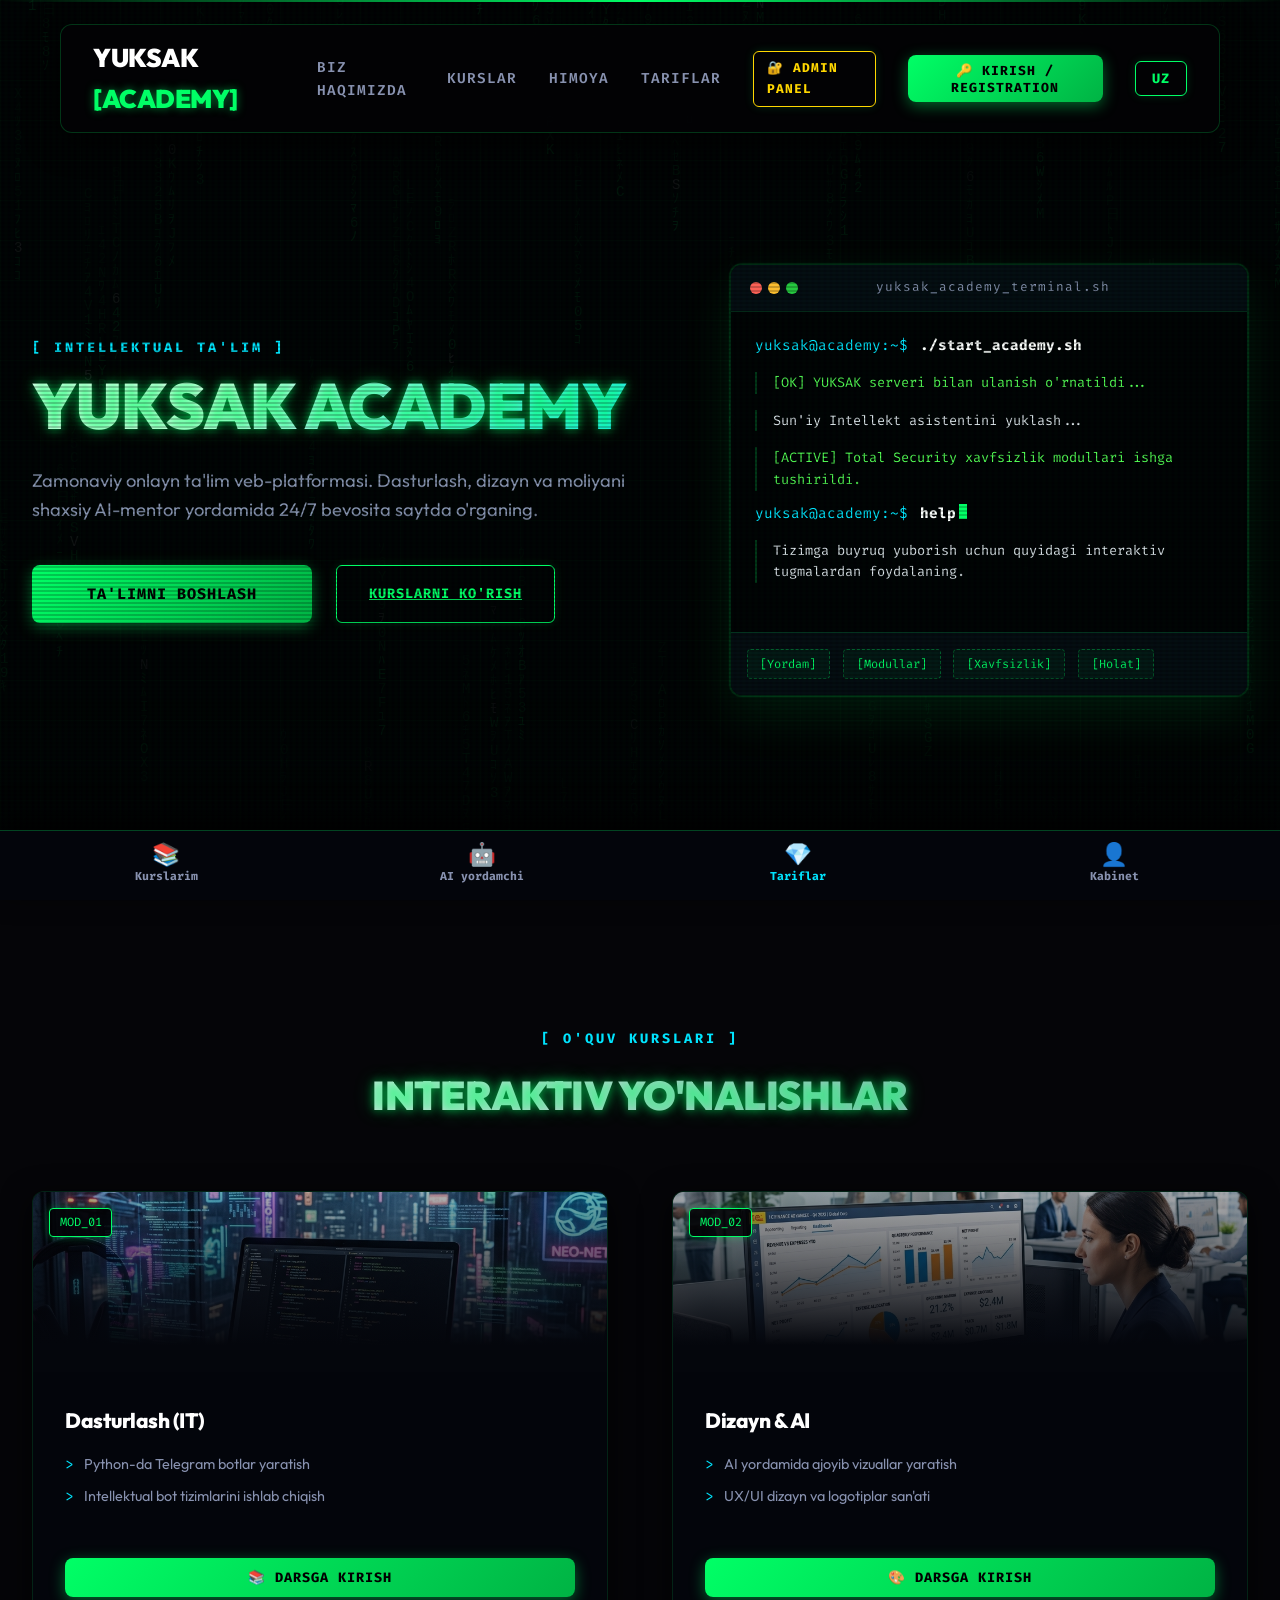
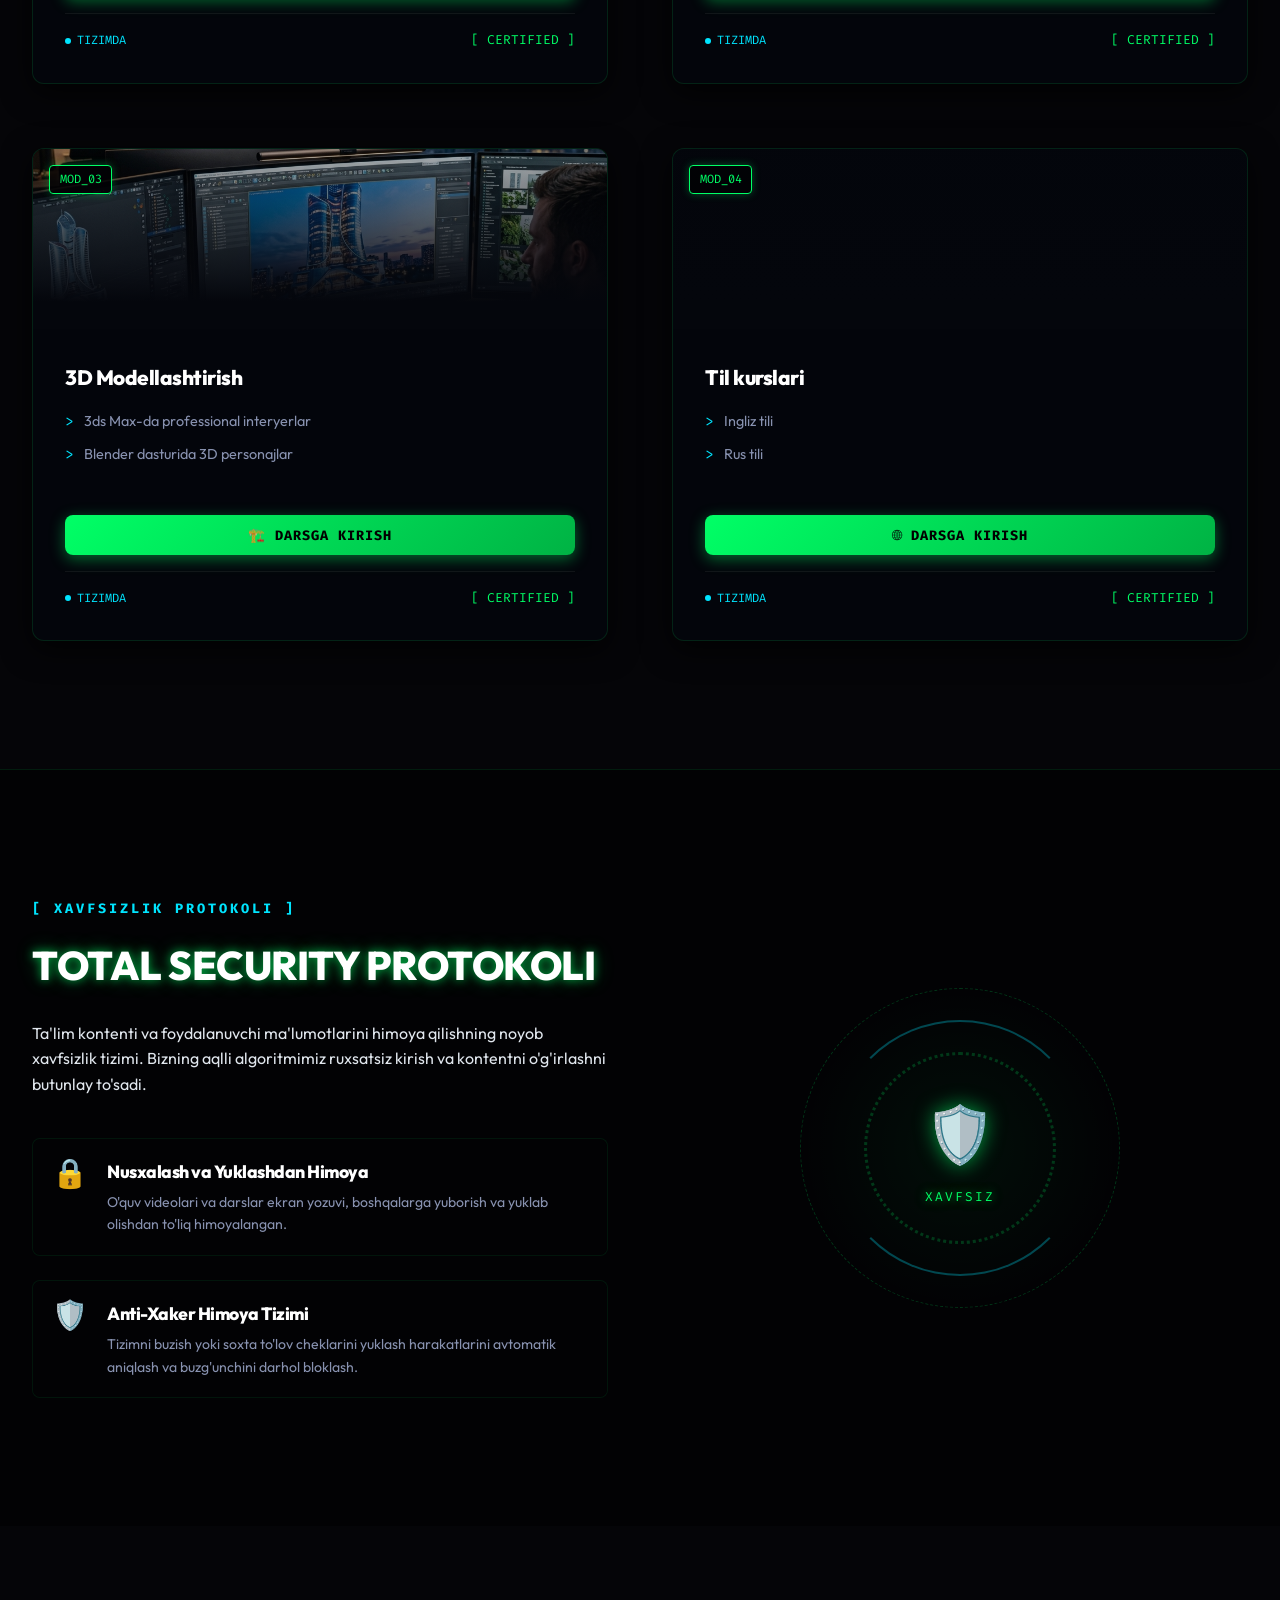
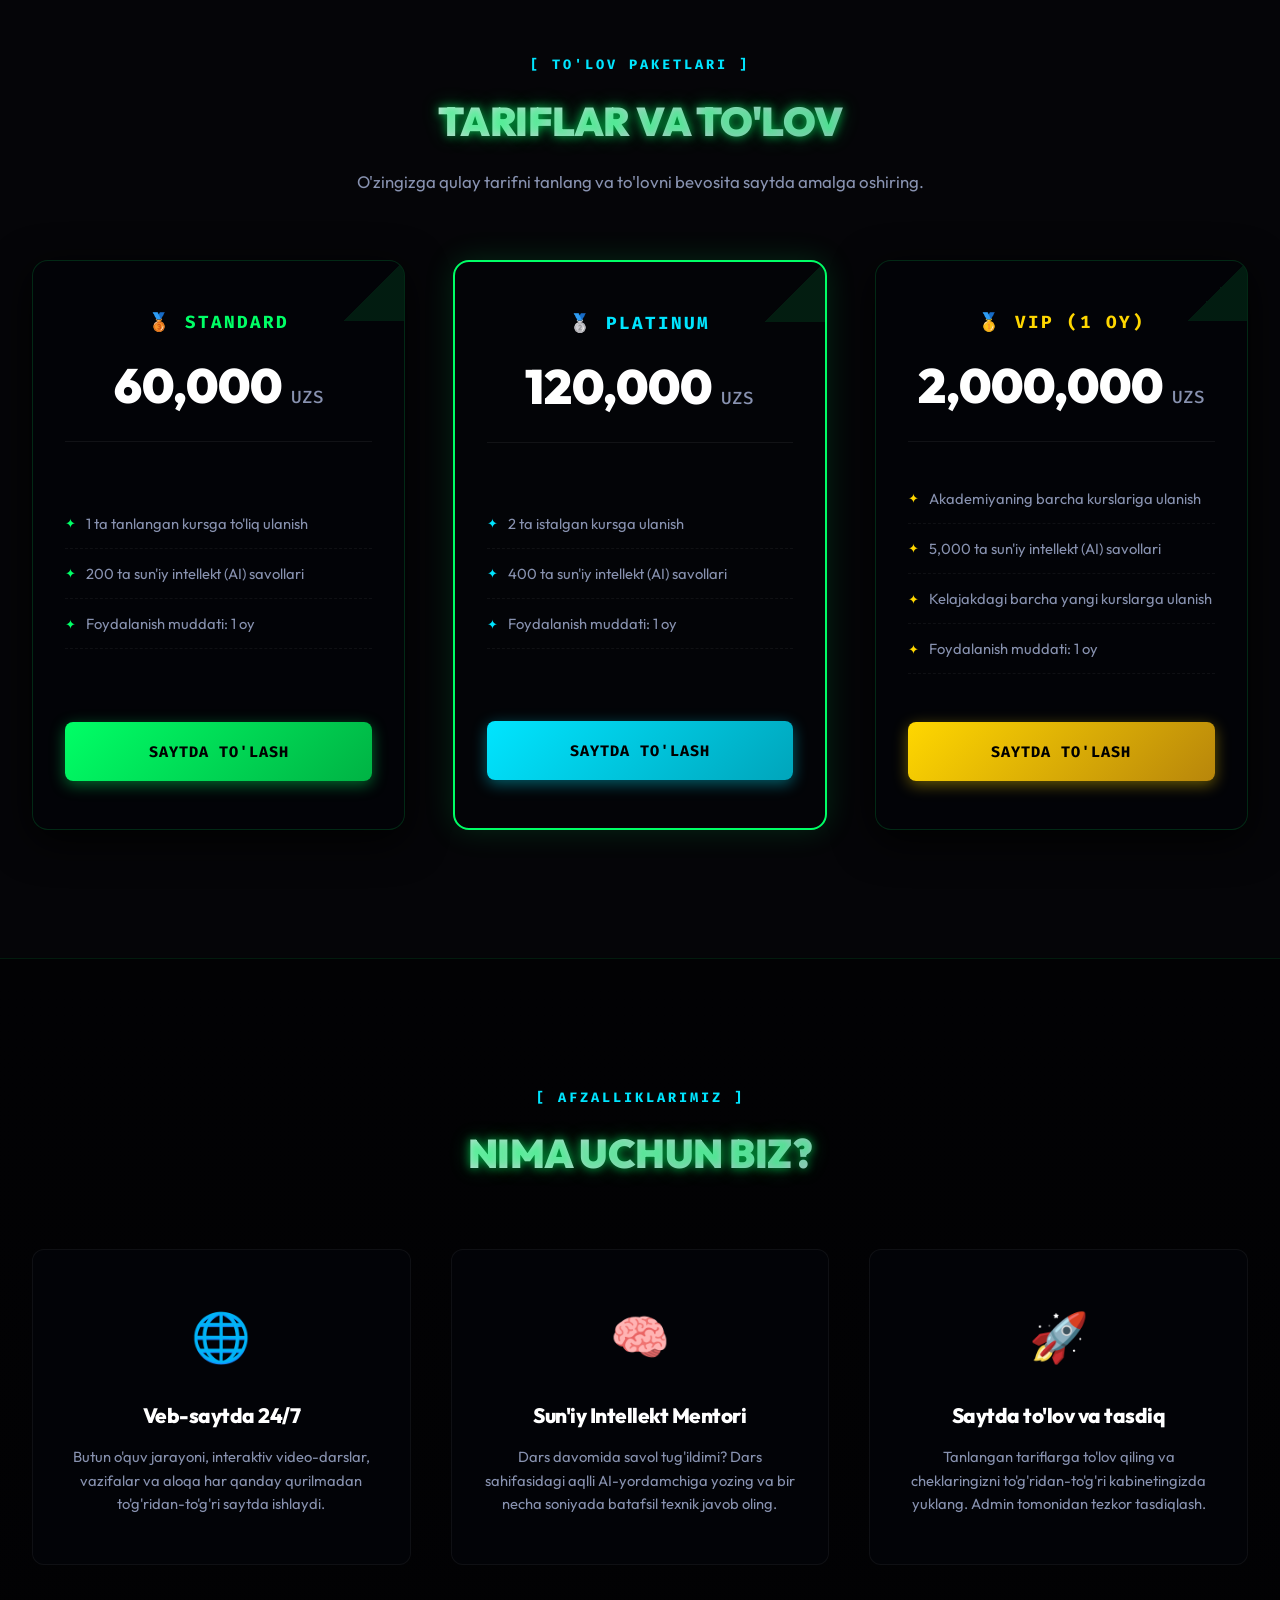
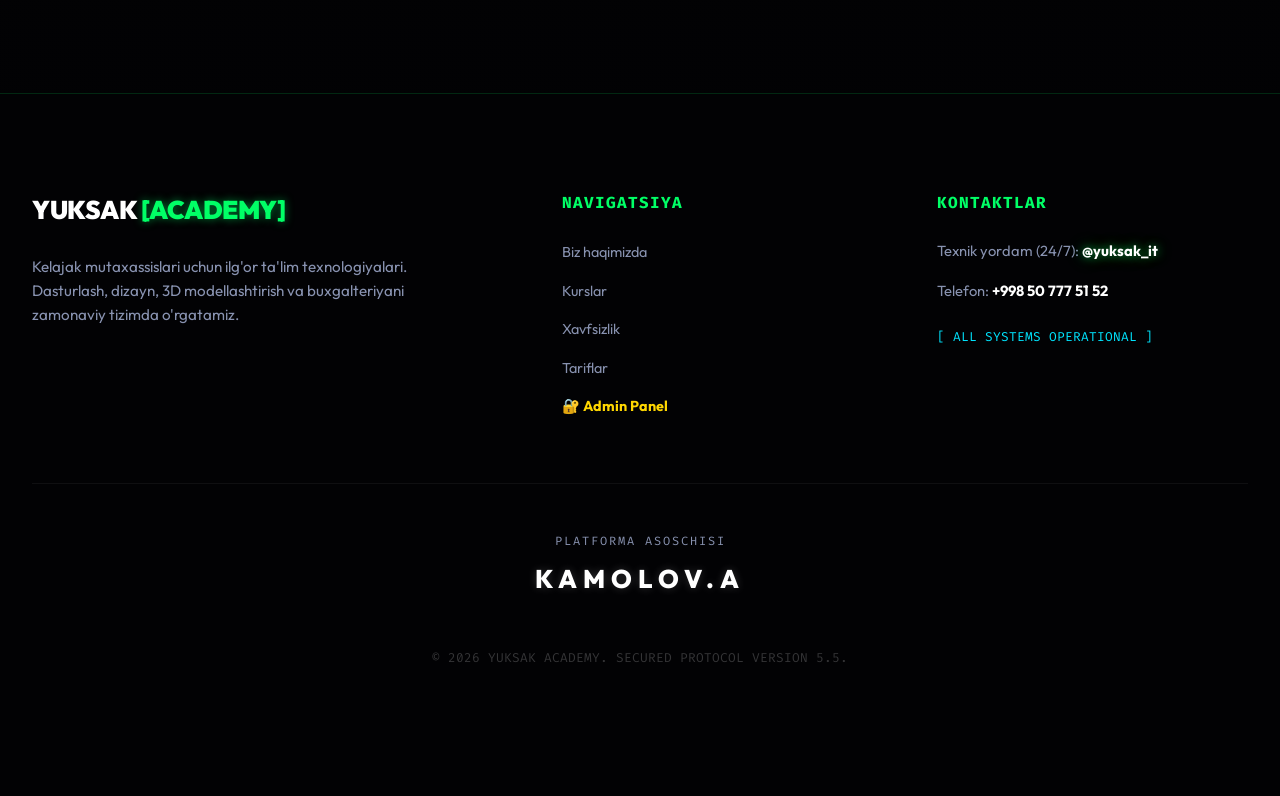
==== website/index.html @ dd555cb1 "Initial commit for Yuksak Academy" ====
<!DOCTYPE html>
<html lang="uz">
<head>
    <meta charset="UTF-8">
    <meta name="viewport" content="width=device-width, initial-scale=1.0">
    <title>YUKSAK ACADEMY | Cyber Educational Platform</title>
    <meta name="description" content="YUKSAK ACADEMY - Telegram bot orqali zamonaviy IT, Dizayn, 3D Modellashtirish va Buxgalteriya kurslarini o'rganing. Sun'iy intellekt yordamchisi bilan 24/7 ta'lim.">
    <link rel="preconnect" href="https://fonts.googleapis.com">
    <link rel="preconnect" href="https://fonts.gstatic.com" crossorigin>
    <!-- Telegram WebApp SDK -->
    <script src="https://telegram.org/js/telegram-web-app.js"></script>
    <link rel="stylesheet" href="style.css">
    
    <!-- PWA configuration links -->
    <link rel="manifest" href="/manifest.json">
    <meta name="theme-color" content="#00ff66">
    <meta name="apple-mobile-web-app-capable" content="yes">
    <meta name="apple-mobile-web-app-status-bar-style" content="black-translucent">
    <link rel="apple-touch-icon" href="/assets/yuksak_logo_192.png">
</head>
<body>
    <!-- Cyber Scanner Animation -->
    <div class="scanner-line"></div>
    <div class="tech-grid"></div>
    <canvas id="matrix" class="matrix-canvas"></canvas>

    <!-- Top Navigation -->
    <nav class="navbar">
        <div class="container">
            <a href="#" class="logo">YUKSAK <span>[ACADEMY]</span></a>
            <div class="nav-links">
                <a href="#about" data-ru="О нас" data-uz="Biz haqimizda" data-en="About Us">Biz haqimizda</a>
                <a href="#courses" data-ru="Курсы" data-uz="Kurslar" data-en="Courses">Kurslar</a>
                <a href="#security" data-ru="Защита" data-uz="Himoya" data-en="Security">Himoya</a>
                <a href="#pricing" data-ru="Тарифы" data-uz="Tariflar" data-en="Pricing">Tariflar</a>
                <a href="http://localhost:5000/admin" onclick="openAdminPanel(event)" target="_blank" class="btn-cyber-outline" style="border-color: #ffd700; color: #ffd700; font-weight: bold; font-size: 0.8rem; padding: 0.4rem 0.8rem;">🔐 ADMIN PANEL</a>
                <button id="nav-user-btn" onclick="openAuthModal()" class="btn-cyber-primary" style="width: auto; padding: 0.4rem 1rem; font-size: 0.82rem;">🔑 KIRISH / REGISTRATION</button>
                <button id="lang-toggle" class="btn-cyber-outline">UZ</button>
            </div>
        </div>
    </nav>

    <!-- Hero Banner with Interactive Terminal -->
    <header id="about" class="hero-v3">
        <div class="container">
            <div class="hero-grid">
                <div class="hero-text" data-aos="fade-right">
                    <span class="section-tag" data-ru="[ ИНТЕЛЛЕКТУАЛЬНОЕ ОБУЧЕНИЕ ]" data-uz="[ INTELLEKTUAL TA'LIM ]" data-en="[ INTELLIGENT EDUCATION ]">[ INTELLEKTUAL TA'LIM ]</span>
                    <h1 class="glow-text-green" data-ru="YUKSAK ACADEMY" data-uz="YUKSAK ACADEMY" data-en="YUKSAK ACADEMY">YUKSAK ACADEMY</h1>
                    <p data-ru="Инновационная веб-платформа онлайн обучения. Учитесь программированию, дизайну и финансам с персональным ИИ-наставником 24/7 прямо на сайте." data-uz="Zamonaviy onlayn ta'lim veb-platformasi. Dasturlash, dizayn va moliyani shaxsiy AI-mentor yordamida 24/7 bevosita saytda o'rganing." data-en="An innovative web educational platform. Learn programming, design, and finance with a personal AI mentor 24/7 directly on the website.">Zamonaviy onlayn ta'lim veb-platformasi. Dasturlash, dizayn va moliyani shaxsiy AI-mentor yordamida 24/7 bevosita saytda o'rganing.</p>
                    <div style="display: flex; gap: 1.5rem; flex-wrap: wrap;">
                        <button onclick="openAuthModal()" class="btn-cyber-primary" data-ru="НАЧАТЬ ОБУЧЕНИЕ" data-uz="TA'LIMNI BOSHLASH" data-en="START LEARNING" style="max-width: 280px;">TA'LIMNI BOSHLASH</button>
                        <a href="#courses" class="btn-cyber-outline" data-ru="СМОТРЕТЬ КУРСЫ" data-uz="KURSLARNI KO'RISH" data-en="VIEW COURSES" style="display: flex; align-items: center; justify-content: center; padding: 0 2rem;">KURSLARNI KO'RISH</a>
                    </div>
                </div>

                <div class="hero-visual" data-aos="fade-left">
                    <!-- Interactive Terminal Simulation -->
                    <div class="terminal-window">
                        <div class="terminal-header">
                            <div class="terminal-buttons">
                                <span class="term-btn red"></span>
                                <span class="term-btn yellow"></span>
                                <span class="term-btn green"></span>
                            </div>
                            <div class="terminal-title">yuksak_academy_terminal.sh</div>
                            <div style="width: 40px;"></div>
                        </div>
                        <div class="terminal-body" id="term-body">
                            <div class="terminal-row">
                                <span class="term-prompt">yuksak@academy:~$</span>
                                <span class="term-input-cmd">./start_academy.sh</span>
                            </div>
                            <div class="term-output success" data-ru="[OK] Соединение с сервером YUKSAK установлено..." data-uz="[OK] YUKSAK serveri bilan ulanish o'rnatildi..." data-en="[OK] Connection to YUKSAK server established...">[OK] YUKSAK serveri bilan ulanish o'rnatildi...</div>
                            <div class="term-output" data-ru="Инициализация ИИ-Ассистента..." data-uz="Sun'iy Intellekt asistentini yuklash..." data-en="Initializing AI Assistant...">Sun'iy Intellekt asistentini yuklash...</div>
                            <div class="term-output success" data-ru="[ACTIVE] Модули безопасности Total Security запущены." data-uz="[ACTIVE] Total Security xavfsizlik modullari ishga tushirildi." data-en="[ACTIVE] Total Security modules are fully active.">[ACTIVE] Total Security xavfsizlik modullari ishga tushirildi.</div>
                            <div class="terminal-row">
                                <span class="term-prompt">yuksak@academy:~$</span>
                                <span class="term-input-cmd" id="terminal-interactive-cmd">help</span>
                                <span class="term-cursor"></span>
                            </div>
                            <div class="term-output" id="terminal-interactive-output" data-ru="Используйте интерактивные кнопки ниже для отправки команд системе." data-uz="Tizimga buyruq yuborish uchun quyidagi interaktiv tugmalardan foydalaning." data-en="Use the interactive buttons below to send commands to the system.">Tizimga buyruq yuborish uchun quyidagi interaktiv tugmalardan foydalaning.</div>
                        </div>
                        <div class="terminal-controls">
                            <button class="term-action-btn" onclick="runTermCmd('help')" data-ru="[Помощь]" data-uz="[Yordam]" data-en="[Help]">[Yordam]</button>
                            <button class="term-action-btn" onclick="runTermCmd('modules')" data-ru="[Модули]" data-uz="[Modullar]" data-en="[Modules]">[Modullar]</button>
                            <button class="term-action-btn" onclick="runTermCmd('secure')" data-ru="[Защита]" data-uz="[Xavfsizlik]" data-en="[Security]">[Xavfsizlik]</button>
                            <button class="term-action-btn" onclick="runTermCmd('status')" data-ru="[Статус]" data-uz="[Holat]" data-en="[Status]">[Holat]</button>
                        </div>
                    </div>
                </div>
            </div>
        </div>
    </header>

    <!-- Courses Grid Section -->
    <section id="courses" style="padding: 8rem 0; background: var(--bg-dark);">
        <div class="container">
            <div class="section-title-wrap" data-aos="fade-up">
                <span class="section-tag" data-ru="[ УЧЕБНЫЕ КУРСЫ ]" data-uz="[ O'QUV KURSLARI ]" data-en="[ EDUCATIONAL COURSES ]">[ O'QUV KURSLARI ]</span>
                <h2 class="section-title glow-text-green" data-ru="Интерактивные Направления" data-uz="Interaktiv Yo'nalishlar" data-en="Interactive Paths">Interaktiv Yo'nalishlar</h2>
            </div>

            <div class="grid-2">
                <!-- Course 1 -->
                <div class="course-card-v3" data-aos="fade-up">
                    <div class="course-header-v3" style="background-image: url('assets/yuksak_academy_course_programming_new_1778757384924.png')">
                        <div class="course-overlay-v3"></div>
                        <span class="course-mod-tag">MOD_01</span>
                    </div>
                    <div class="course-body-v3">
                        <h4 data-ru="Dasturlash (IT)" data-uz="Dasturlash (IT)" data-en="Programming (IT)">Dasturlash (IT)</h4>
                        <ul>
                            <li data-ru="Создание Telegram ботов на Python" data-uz="Python-da Telegram botlar yaratish" data-en="Telegram bot creation with Python">Python-da Telegram botlar yaratish</li>
                            <li data-ru="Разработка интеллектуальных систем" data-uz="Intellektual bot tizimlarini ishlab chiqish" data-en="Intelligent bot systems development">Intellektual bot tizimlarini ishlab chiqish</li>
                        </ul>
                        <div style="margin-top: 1rem; margin-bottom: 1rem;">
                            <button onclick="openCoursePlayer('prog')" class="btn-cyber-primary" style="padding: 0.7rem 1.2rem; font-size: 0.85rem;">📚 DARSGA KIRISH</button>
                        </div>
                        <div class="course-cyber-footer">
                            <div class="course-status-label">
                                <span class="pulse-dot"></span>
                                <span data-ru="ОНЛАЙН" data-uz="TIZIMDA" data-en="ONLINE">TIZIMDA</span>
                            </div>
                            <span style="font-family: var(--font-mono); font-size: 0.8rem; color: var(--primary);">[ CERTIFIED ]</span>
                        </div>
                    </div>
                </div>

                <!-- Course 2 -->
                <div class="course-card-v3" data-aos="fade-up" data-aos-delay="100">
                    <div class="course-header-v3" style="background-image: url('assets/yuksak_academy_course_accounting_new_1778757408226.png')">
                        <div class="course-overlay-v3"></div>
                        <span class="course-mod-tag">MOD_02</span>
                    </div>
                    <div class="course-body-v3">
                        <h4 data-ru="Дизайн & ИИ" data-uz="Dizayn & AI" data-en="Design & AI">Dizayn & AI</h4>
                        <ul>
                            <li data-ru="Генерация визуалов через AI" data-uz="AI yordamida ajoyib vizuallar yaratish" data-en="Visual generation via AI">AI yordamida ajoyib vizuallar yaratish</li>
                            <li data-ru="UX/UI дизайн и Логотипы" data-uz="UX/UI dizayn va logotiplar san'ati" data-en="UX/UI Design and Logo Art">UX/UI dizayn va logotiplar san'ati</li>
                        </ul>
                        <div style="margin-top: 1rem; margin-bottom: 1rem;">
                            <button onclick="openCoursePlayer('design')" class="btn-cyber-primary" style="padding: 0.7rem 1.2rem; font-size: 0.85rem;">🎨 DARSGA KIRISH</button>
                        </div>
                        <div class="course-cyber-footer">
                            <div class="course-status-label">
                                <span class="pulse-dot"></span>
                                <span data-ru="ОНЛАЙН" data-uz="TIZIMDA" data-en="ONLINE">TIZIMDA</span>
                            </div>
                            <span style="font-family: var(--font-mono); font-size: 0.8rem; color: var(--primary);">[ CERTIFIED ]</span>
                        </div>
                    </div>
                </div>

                <!-- Course 3 -->
                <div class="course-card-v3" data-aos="fade-up" data-aos-delay="200">
                    <div class="course-header-v3" style="background-image: url('assets/yuksak_academy_course_3d_modeling_1778756816898.png')">
                        <div class="course-overlay-v3"></div>
                        <span class="course-mod-tag">MOD_03</span>
                    </div>
                    <div class="course-body-v3">
                        <h4 data-ru="3D Моделирование" data-uz="3D Modellashtirish" data-en="3D Modeling">3D Modellashtirish</h4>
                        <ul>
                            <li data-ru="Интерьеры в 3ds Max" data-uz="3ds Max-da professional interyerlar" data-en="Professional 3ds Max interiors">3ds Max-da professional interyerlar</li>
                            <li data-ru="Персонажи в Blender" data-uz="Blender dasturida 3D personajlar" data-en="3D characters in Blender">Blender dasturida 3D personajlar</li>
                        </ul>
                        <div style="margin-top: 1rem; margin-bottom: 1rem;">
                            <button onclick="openCoursePlayer('3d')" class="btn-cyber-primary" style="padding: 0.7rem 1.2rem; font-size: 0.85rem;">🏗️ DARSGA KIRISH</button>
                        </div>
                        <div class="course-cyber-footer">
                            <div class="course-status-label">
                                <span class="pulse-dot"></span>
                                <span data-ru="ОНЛАЙН" data-uz="TIZIMDA" data-en="ONLINE">TIZIMDA</span>
                            </div>
                            <span style="font-family: var(--font-mono); font-size: 0.8rem; color: var(--primary);">[ CERTIFIED ]</span>
                        </div>
                    </div>
                </div>

                <!-- Course 4 -->
                <div class="course-card-v3" data-aos="fade-up">
                    <div class="course-header-v3" style="background-image: url('https://images.unsplash.com/photo-1543167606-936d9fd217a3?auto=format&fit=crop&q=80&w=400')">
                        <div class="course-overlay-v3"></div>
                        <span class="course-mod-tag">MOD_04</span>
                    </div>
                    <div class="course-body-v3">
                        <h4 data-ru="Языковые курсы" data-uz="Til kurslari" data-en="Language Courses">Til kurslari</h4>
                        <ul>
                            <li data-ru="Английский язык" data-uz="Ingliz tili" data-en="English Language">Ingliz tili</li>
                            <li data-ru="Русский язык" data-uz="Rus tili" data-en="Russian Language">Rus tili</li>
                        </ul>
                        <div style="margin-top: 1rem; margin-bottom: 1rem;">
                            <button onclick="openCoursePlayer('lang')" class="btn-cyber-primary" style="padding: 0.7rem 1.2rem; font-size: 0.85rem;">🌐 DARSGA KIRISH</button>
                        </div>
                        <div class="course-cyber-footer">
                            <div class="course-status-label">
                                <span class="pulse-dot"></span>
                                <span data-ru="ОНЛАЙН" data-uz="TIZIMDA" data-en="ONLINE">TIZIMDA</span>
                            </div>
                            <span style="font-family: var(--font-mono); font-size: 0.8rem; color: var(--primary);">[ CERTIFIED ]</span>
                        </div>
                    </div>
                </div>
            </div>
        </div>
    </section>

    <!-- Total Security HUD Section -->
    <section id="security" style="padding: 8rem 0; background: var(--bg-darker); border-top: 1px solid rgba(0, 255, 102, 0.1);">
        <div class="container">
            <div class="grid-2" style="align-items: center;">
                <div class="sec-text" data-aos="fade-right">
                    <span class="section-tag" data-ru="[ БЕЗОПАСНОСТЬ ДАННЫХ ]" data-uz="[ XAVFSIZLIK PROTOKOLI ]" data-en="[ SYSTEM SECURITY ]">[ XAVFSIZLIK PROTOKOLI ]</span>
                    <h2 class="glow-text-green" data-ru="Протокол Total Security" data-uz="Total Security Protokoli" data-en="Total Security Protocol" style="font-size: 2.5rem; text-transform: uppercase; margin-bottom: 1.5rem;">Total Security Protokoli</h2>
                    <p data-ru="Уникальный протокол защиты образовательного контента и пользовательских данных. Наша интеллектуальная система предотвращает несанкционированный доступ и копирование материалов." data-uz="Ta'lim kontenti va foydalanuvchi ma'lumotlarini himoya qilishning noyob xavfsizlik tizimi. Bizning aqlli algoritmimiz ruxsatsiz kirish va kontentni o'g'irlashni butunlay to'sadi." data-en="A unique security protocol for protecting educational content and user data. Our intelligent system prevents unauthorized access and illegal content copying.">Ta'lim kontenti va foydalanuvchi ma'lumotlarini himoya qilishning noyob xavfsizlik tizimi. Bizning aqlli algoritmimiz ruxsatsiz kirish va kontentni o'g'irlashni butunlay to'sadi.</p>
                    
                    <div class="cyber-sec-list" style="margin-top: 2.5rem;">
                        <div class="cyber-sec-item">
                            <span class="cyber-sec-icon">🔒</span>
                            <div class="cyber-sec-info">
                                <h5 data-ru="Защита от Копирования" data-uz="Nusxalash va Yuklashdan Himoya" data-en="Copy & Download Protection">Nusxalash va Yuklashdan Himoya</h5>
                                <p data-ru="Видеоматериалы и лекции защищены от записи экрана, пересылки и прямого скачивания." data-uz="O'quv videolari va darslar ekran yozuvi, boshqalarga yuborish va yuklab olishdan to'liq himoyalangan." data-en="Video lectures and content are strictly protected from screen-recording, forwarding and direct downloading.">O'quv videolari va darslar ekran yozuvi, boshqalarga yuborish va yuklab olishdan to'liq himoyalangan.</p>
                            </div>
                        </div>
                        <div class="cyber-sec-item">
                            <span class="cyber-sec-icon">🛡️</span>
                            <div class="cyber-sec-info">
                                <h5 data-ru="Анти-Хакер Система" data-uz="Anti-Xaker Himoya Tizimi" data-en="Anti-Hacker Defence Shield">Anti-Xaker Himoya Tizimi</h5>
                                <p data-ru="Автоматическое обнаружение попыток взлома или загрузки поддельных чеков с моментальной блокировкой злоумышленника." data-uz="Tizimni buzish yoki soxta to'lov cheklarini yuklash harakatlarini avtomatik aniqlash va buzg'unchini darhol bloklash." data-en="Automated detection of hacking attempts or fake payment receipts with immediate terminal ban.">Tizimni buzish yoki soxta to'lov cheklarini yuklash harakatlarini avtomatik aniqlash va buzg'unchini darhol bloklash.</p>
                            </div>
                        </div>
                    </div>
                </div>

                <div class="sec-visual" data-aos="zoom-in" data-aos-delay="100">
                    <!-- High-tech rotating HUD display -->
                    <div class="hud-wrapper">
                        <div class="hud-ring outer"></div>
                        <div class="hud-ring middle"></div>
                        <div class="hud-ring inner"></div>
                        <div class="hud-center">
                            <div class="hud-icon">🛡️</div>
                            <div class="hud-status glow-text-green" data-ru="ЗАЩИЩЕНО" data-uz="XAVFSIZ" data-en="SECURED">XAVFSIZ</div>
                        </div>
                    </div>
                </div>
            </div>
        </div>
    </section>

    <!-- Pricing / Tariffs section -->
    <section id="pricing" style="padding: 8rem 0; background: var(--bg-dark);">
        <div class="container">
            <div class="section-title-wrap" data-aos="fade-up">
                <span class="section-tag" data-ru="[ ЦЕНОВЫЕ ПАКЕТЫ ]" data-uz="[ TO'LOV PAKETLARI ]" data-en="[ PRICING OPTIONS ]">[ TO'LOV PAKETLARI ]</span>
                <h2 class="section-title glow-text-green" data-ru="Тарифы на Обучение" data-uz="Tariflar va To'lov" data-en="Pricing Packages">Tariflar va To'lov</h2>
                <p style="color: var(--text-muted); margin-top: 1rem; font-size: 1.05rem;" data-ru="Выбирайте удобный тариф и оплачивайте прямо на сайте." data-uz="O'zingizga qulay tarifni tanlang va to'lovni bevosita saytda amalga oshiring." data-en="Choose a convenient plan and pay directly on the website.">O'zingizga qulay tarifni tanlang va to'lovni bevosita saytda amalga oshiring.</p>
            </div>

            <div class="tariff-grid">
                <!-- Standard tariff -->
                <div class="cyber-deck" data-aos="fade-up">
                    <div class="cyber-deck-header">
                        <h3 data-ru="🥉 СТАНДАРТ" data-uz="🥉 STANDARD" data-en="🥉 STANDARD">🥉 STANDARD</h3>
                        <div class="amount">60,000 <span>UZS</span></div>
                    </div>
                    <ul class="cyber-deck-features">
                        <li data-ru="Доступ к 1 выбранному курсу" data-uz="1 ta tanlangan kursga to'liq ulanish" data-en="Full access to 1 selected course">1 ta tanlangan kursga to'liq ulanish</li>
                        <li data-ru="200 интеллектуальных вопросов ИИ" data-uz="200 ta sun'iy intellekt (AI) savollari" data-en="200 AI assistant questions">200 ta sun'iy intellekt (AI) savollari</li>
                        <li data-ru="Период активности: 1 месяц" data-uz="Foydalanish muddati: 1 oy" data-en="Access duration: 1 Month">Foydalanish muddati: 1 oy</li>
                    </ul>
                    <button onclick="openPaymentModal('standard')" class="btn-cyber-primary" data-ru="ОПЛАТИТЬ НА САЙТЕ" data-uz="SAYTDA TO'LASH" data-en="PAY ON WEBSITE">SAYTDA TO'LASH</button>
                </div>

                <!-- Platinum tariff -->
                <div class="cyber-deck featured blue" data-aos="fade-up" data-aos-delay="100">
                    <div class="cyber-deck-header">
                        <h3 data-ru="🥈 ПЛАТИНА" data-uz="🥈 PLATINUM" data-en="🥈 PLATINUM">🥈 PLATINUM</h3>
                        <div class="amount">120,000 <span>UZS</span></div>
                    </div>
                    <ul class="cyber-deck-features">
                        <li data-ru="Доступ к 2 любым курсам" data-uz="2 ta istalgan kursga ulanish" data-en="Access to 2 selected courses">2 ta istalgan kursga ulanish</li>
                        <li data-ru="400 интеллектуальных вопросов ИИ" data-uz="400 ta sun'iy intellekt (AI) savollari" data-en="400 AI assistant questions">400 ta sun'iy intellekt (AI) savollari</li>
                        <li data-ru="Период активности: 1 месяц" data-uz="Foydalanish muddati: 1 oy" data-en="Access duration: 1 Month">Foydalanish muddati: 1 oy</li>
                    </ul>
                    <button onclick="openPaymentModal('platinum')" class="btn-cyber-primary btn-cyber-blue" data-ru="ОПЛАТИТЬ НА САЙТЕ" data-uz="SAYTDA TO'LASH" data-en="PAY ON WEBSITE">SAYTDA TO'LASH</button>
                </div>

                <!-- VIP tariff -->
                <div class="cyber-deck vip" data-aos="fade-up" data-aos-delay="200">
                    <div class="cyber-deck-header">
                        <h3 data-ru="🥇 ВИП (1 Месяц)" data-uz="🥇 VIP (1 Oy)" data-en="🥇 VIP (1 Month)">🥇 VIP (1 Oy)</h3>
                        <div class="amount">2,000,000 <span>UZS</span></div>
                    </div>
                    <ul class="cyber-deck-features">
                        <li data-ru="Доступ ко всем курсам платформы" data-uz="Akademiyaning barcha kurslariga ulanish" data-en="Unlimited access to all courses">Akademiyaning barcha kurslariga ulanish</li>
                        <li data-ru="5,000 интеллектуальных вопросов ИИ" data-uz="5,000 ta sun'iy intellekt (AI) savollari" data-en="5,000 AI assistant questions">5,000 ta sun'iy intellekt (AI) savollari</li>
                        <li data-ru="Доступ ко всем новым курсам в будущем" data-uz="Kelajakdagi barcha yangi kurslarga ulanish" data-en="Access to all future new courses">Kelajakdagi barcha yangi kurslarga ulanish</li>
                        <li data-ru="Период активности: 1 месяц" data-uz="Foydalanish muddati: 1 oy" data-en="Access duration: 1 Month">Foydalanish muddati: 1 oy</li>
                    </ul>
                    <button onclick="openPaymentModal('vip')" class="btn-cyber-primary btn-cyber-gold" data-ru="ОПЛАТИТЬ НА САЙТЕ" data-uz="SAYTDA TO'LASH" data-en="PAY ON WEBSITE">SAYTDA TO'LASH</button>
                </div>
            </div>
        </div>
    </section>

    <!-- Why Us Section -->
    <section id="why-us" class="why-us-v3" style="border-top: 1px solid rgba(0, 255, 102, 0.1);">
        <div class="container">
            <div class="section-title-wrap" data-aos="fade-up">
                <span class="section-tag" data-ru="[ ПРЕИМУЩЕСТВА ]" data-uz="[ AFZALLIKLARIMIZ ]" data-en="[ OUR BENEFITS ]">[ AFZALLIKLARIMIZ ]</span>
                <h2 class="section-title glow-text-green" data-ru="Почему YUKSAK ACADEMY?" data-uz="Nima Uchun Biz?" data-en="Why YUKSAK ACADEMY?">Nima Uchun Biz?</h2>
            </div>

            <div class="grid-3">
                <div class="why-card" data-aos="fade-up">
                    <span class="why-icon">🌐</span>
                    <h4 data-ru="Удобный веб-доступ" data-uz="Veb-saytda 24/7" data-en="24/7 Web Platform">Veb-saytda 24/7</h4>
                    <p data-ru="Весь процесс обучения, интерактивные видео-уроки, тесты и поддержка доступны прямо на сайте с любого устройства." data-uz="Butun o'quv jarayoni, interaktiv video-darslar, vazifalar va aloqa har qanday qurilmadan to'g'ridan-to'g'ri saytda ishlaydi." data-en="The entire learning process, interactive video lessons, tests, and support are directly accessible on the website from any device.">Butun o'quv jarayoni, interaktiv video-darslar, vazifalar va aloqa har qanday qurilmadan to'g'ridan-to'g'ri saytda ishlaydi.</p>
                </div>
                <div class="why-card" data-aos="fade-up" data-aos-delay="100">
                    <span class="why-icon">🧠</span>
                    <h4 data-ru="Интеллект ИИ-Наставника" data-uz="Sun'iy Intellekt Mentori" data-en="AI-Powered Tutor">Sun'iy Intellekt Mentori</h4>
                    <p data-ru="Возникли вопросы во время лекции? Задайте их ИИ-помощнику прямо на странице урока и мгновенно получите развернутый технический ответ." data-uz="Dars davomida savol tug'ildimi? Dars sahifasidagi aqlli AI-yordamchiga yozing va bir necha soniyada batafsil texnik javob oling." data-en="Have questions during a lecture? Just ask our AI assistant inside the lesson and get comprehensive answers instantly.">Dars davomida savol tug'ildimi? Dars sahifasidagi aqlli AI-yordamchiga yozing va bir necha soniyada batafsil texnik javob oling.</p>
                </div>
                <div class="why-card" data-aos="fade-up" data-aos-delay="200">
                    <span class="why-icon">🚀</span>
                    <h4 data-ru="Прямая оплата на сайте" data-uz="Saytda to'lov va tasdiq" data-en="Instant Web Receipts">Saytda to'lov va tasdiq</h4>
                    <p data-ru="Оплачивайте выбранные тарифы и загружайте чеки прямо в вашем кабинете. Моментальная проверка администратором." data-uz="Tanlangan tariflarga to'lov qiling va cheklaringizni to'g'ridan-to'g'ri kabinetingizda yuklang. Admin tomonidan tezkor tasdiqlash." data-en="Pay for selected plans and upload receipts directly inside your web portal. Fast verification by admin.">Tanlangan tariflarga to'lov qiling va cheklaringizni to'g'ridan-to'g'ri kabinetingizda yuklang. Admin tomonidan tezkor tasdiqlash.</p>
                </div>
            </div>
        </div>
    </section>

    <!-- Bottom App Navigation Bar -->
    <div class="app-bottom-nav">
        <a href="#courses" class="app-nav-item">
            <span class="app-nav-icon">📚</span>
            <span class="app-nav-label" data-ru="Курсы" data-uz="Kurslarim" data-en="Courses">Kurslarim</span>
        </a>
        <a href="#assistant-modal" onclick="openAiAssistantModal(); return false;" class="app-nav-item">
            <span class="app-nav-icon">🤖</span>
            <span class="app-nav-label" data-ru="ИИ Помощник" data-uz="AI yordamchi" data-en="AI Assistant">AI yordamchi</span>
        </a>
        <a href="#pricing" class="app-nav-item featured">
            <span class="app-nav-icon">💎</span>
            <span class="app-nav-label" data-ru="Тарифы" data-uz="Tariflar" data-en="Plans">Tariflar</span>
        </a>
        <a href="#auth-modal" onclick="openAuthModal(); return false;" class="app-nav-item">
            <span class="app-nav-icon">👤</span>
            <span class="app-nav-label" id="bottom-nav-user-label" data-ru="Кабинет" data-uz="Kabinet" data-en="Cabinet">Kabinet</span>
        </a>
    </div>

    <!-- User Auth Modal (Register / Login) -->
    <div id="auth-modal" class="cyber-modal">
        <div class="cyber-modal-content">
            <div class="cyber-modal-header">
                <h3 id="auth-modal-title">🔑 SAYTGA KIRISH / RO'YXATDAN O'TISH</h3>
                <button class="cyber-modal-close" onclick="closeAuthModal()">&times;</button>
            </div>
            <div class="cyber-modal-body">
                <div style="display: flex; gap: 1rem; margin-bottom: 1.5rem;">
                    <button id="tab-login-btn" onclick="switchAuthTab('login')" class="btn-cyber-primary" style="flex: 1; padding: 0.6rem;">KIRISH (LOGIN)</button>
                    <button id="tab-register-btn" onclick="switchAuthTab('register')" class="btn-cyber-outline" style="flex: 1; padding: 0.6rem;">RO'YXATDAN O'TISH</button>
                </div>

                <!-- Form Login -->
                <form id="auth-login-form" onsubmit="handleLoginSubmit(event)">
                    <div style="margin-bottom: 1.2rem;">
                        <label style="display: block; color: var(--text-muted); font-family: var(--font-mono); margin-bottom: 0.4rem; font-size: 0.85rem;">TELEFON RAQAM (yoki User ID):</label>
                        <input type="text" id="login-phone" placeholder="+998901234567" required style="width: 100%; padding: 0.8rem; background: rgba(2, 2, 4, 0.8); border: 1px solid var(--primary); border-radius: 6px; color: #fff;">
                    </div>
                    <div style="margin-bottom: 1.5rem;">
                        <label style="display: block; color: var(--text-muted); font-family: var(--font-mono); margin-bottom: 0.4rem; font-size: 0.85rem;">PAROL:</label>
                        <input type="password" id="login-password" placeholder="••••••••" required style="width: 100%; padding: 0.8rem; background: rgba(2, 2, 4, 0.8); border: 1px solid var(--primary); border-radius: 6px; color: #fff;">
                    </div>
                    <button type="submit" class="btn-cyber-primary">TIZIMGA KIRISH</button>
                </form>

                <!-- Form Register -->
                <form id="auth-register-form" onsubmit="handleRegisterSubmit(event)" style="display: none;">
                    <div style="margin-bottom: 1rem;">
                        <label style="display: block; color: var(--text-muted); font-family: var(--font-mono); margin-bottom: 0.4rem; font-size: 0.85rem;">ISMI-SHARIF (F.I.SH):</label>
                        <input type="text" id="reg-name" placeholder="Abdulaziz Kamolov" required style="width: 100%; padding: 0.8rem; background: rgba(2, 2, 4, 0.8); border: 1px solid var(--primary); border-radius: 6px; color: #fff;">
                    </div>
                    <div style="margin-bottom: 1rem;">
                        <label style="display: block; color: var(--text-muted); font-family: var(--font-mono); margin-bottom: 0.4rem; font-size: 0.85rem;">TELEFON RAQAM:</label>
                        <input type="text" id="reg-phone" placeholder="+998901234567" required style="width: 100%; padding: 0.8rem; background: rgba(2, 2, 4, 0.8); border: 1px solid var(--primary); border-radius: 6px; color: #fff;">
                    </div>
                    <div style="margin-bottom: 1.5rem;">
                        <label style="display: block; color: var(--text-muted); font-family: var(--font-mono); margin-bottom: 0.4rem; font-size: 0.85rem;">PAROL YARATING:</label>
                        <input type="password" id="reg-password" placeholder="••••••••" required style="width: 100%; padding: 0.8rem; background: rgba(2, 2, 4, 0.8); border: 1px solid var(--primary); border-radius: 6px; color: #fff;">
                    </div>
                    <button type="submit" class="btn-cyber-primary">RO'YXATDAN O'TISH</button>
                </form>

                <!-- User Profile View (If already logged in) -->
                <div id="auth-user-profile" style="display: none; text-align: center;">
                    <div style="font-size: 3rem; margin-bottom: 0.5rem;">👤</div>
                    <h3 id="prof-user-name" style="color: #fff; margin-bottom: 0.3rem;">Foydalanuvchi</h3>
                    <p id="prof-user-phone" style="color: var(--secondary); font-family: var(--font-mono); font-size: 0.9rem;">+998 00 000 00 00</p>
                    <div style="margin: 1.5rem 0; padding: 1rem; background: rgba(0, 255, 102, 0.05); border: 1px solid rgba(0, 255, 102, 0.2); border-radius: 8px;">
                        <p style="font-size: 0.85rem; color: var(--text-muted);">TARIF HOLATI:</p>
                        <h4 id="prof-user-tariff" style="color: var(--primary); font-size: 1.3rem; margin-top: 0.2rem; font-family: var(--font-mono);">BEPUL (TARIFSIZ)</h4>
                    </div>
                    <div style="display: flex; gap: 1rem;">
                        <button onclick="scrollToPricing(); closeAuthModal();" class="btn-cyber-primary" style="flex: 1;">💎 TARIF OLISH</button>
                        <button onclick="handleLogout()" class="btn-cyber-outline" style="flex: 1; border-color: var(--accent); color: var(--accent);">CHIQISH</button>
                    </div>
                </div>

                <div id="auth-msg-box" style="margin-top: 1rem; font-size: 0.85rem; text-align: center;"></div>
            </div>
        </div>
    </div>

    <!-- Direct Payment & Receipt Upload Modal -->
    <div id="payment-modal" class="cyber-modal">
        <div class="cyber-modal-content">
            <div class="cyber-modal-header">
                <h3>💎 SAYTDA TO'LOV AMALGA OSHIRISH</h3>
                <button class="cyber-modal-close" onclick="closePaymentModal()">&times;</button>
            </div>
            <div class="cyber-modal-body">
                <div style="text-align: center; margin-bottom: 1.5rem;">
                    <span class="cyber-badge cyber-badge-green" id="pay-modal-tariff-title" style="font-size: 1rem; padding: 0.5rem 1rem;">STANDARD (60,000 UZS)</span>
                </div>

                <!-- Payment Details & Card info -->
                <div style="background: rgba(2, 2, 4, 0.8); border: 1px solid rgba(0, 255, 102, 0.2); border-radius: 12px; padding: 1.2rem; margin-bottom: 1.5rem; text-align: center;">
                    <p style="color: var(--text-muted); font-size: 0.85rem; font-family: var(--font-mono);">KARTA RAQAMI / QR CODE ORQALI TO'LANG:</p>
                    <h3 style="color: var(--primary); font-family: var(--font-mono); letter-spacing: 2px; margin: 0.6rem 0;">8600 5704 8921 4412</h3>
                    <p style="font-size: 0.85rem; color: #fff;">Eshonov A. (Yuksak Academy)</p>
                    
                    <div style="margin-top: 1rem;">
                        <img src="assets/payment_qr.jpg" alt="Payment QR Code" style="max-width: 180px; border-radius: 8px; border: 1px solid var(--primary);">
                    </div>
                </div>

                <!-- Upload receipt form -->
                <form id="payment-submit-form" onsubmit="handlePaymentSubmit(event)">
                    <div style="margin-bottom: 1.5rem;">
                        <label style="display: block; color: var(--text-muted); font-family: var(--font-mono); margin-bottom: 0.5rem; font-size: 0.85rem;">TO'LOV CHEKI / SKRINSHOTINI YUKLANG:</label>
                        <input type="file" id="pay-receipt-file" accept="image/*" required style="width: 100%; padding: 0.6rem; background: rgba(2, 2, 4, 0.8); border: 1px dashed var(--primary); border-radius: 6px; color: #fff;">
                    </div>
                    <button type="submit" class="btn-cyber-primary">CHEKNI ADMIN-GA YUBORISH</button>
                </form>

                <div id="payment-msg-box" style="margin-top: 1rem; font-size: 0.88rem; text-align: center;"></div>
            </div>
        </div>
    </div>

    <!-- Interactive Course Learning Player Modal -->
    <div id="course-player-modal" class="cyber-modal">
        <div class="cyber-modal-content" style="max-width: 950px; height: 90vh;">
            <div class="cyber-modal-header">
                <h3 id="player-course-title">📚 DASTURLASH KURS-PLAYER</h3>
                <button class="cyber-modal-close" onclick="closeCoursePlayer()">&times;</button>
            </div>
            <div class="cyber-modal-body" style="display: flex; gap: 1.5rem; flex-wrap: wrap; padding: 1rem;">
                <!-- Sidebar Lessons List -->
                <div style="flex: 1; min-width: 250px; background: rgba(2, 2, 4, 0.8); border: 1px solid rgba(0, 255, 102, 0.2); border-radius: 10px; padding: 1rem; max-height: 75vh; overflow-y: auto;">
                    <h4 style="color: var(--primary); font-family: var(--font-mono); font-size: 0.95rem; margin-bottom: 1rem; border-bottom: 1px solid rgba(255,255,255,0.06); padding-bottom: 0.5rem;">📋 DARSLAR MUNDARIJASI</h4>
                    <div id="player-lessons-list" style="display: flex; flex-direction: column; gap: 0.6rem;">
                        <!-- Lesson buttons dynamically inserted -->
                    </div>
                </div>

                <!-- Main Video and Lesson Info -->
                <div style="flex: 2; min-width: 320px; display: flex; flex-direction: column; gap: 1rem; max-height: 75vh; overflow-y: auto;">
                    <div style="position: relative; width: 100%; border-radius: 10px; overflow: hidden; border: 1px solid var(--primary); background: #000;">
                        <video id="player-video" controls controlsList="nodownload" oncontextmenu="return false;" style="width: 100%; max-height: 340px; background: #000;">
                            <source id="player-video-src" src="https://www.w3schools.com/html/mov_bbb.mp4" type="video/mp4">
                            Browser video formatini qo'llab quvvatlamaydi.
                        </video>
                    </div>

                    <div style="background: rgba(4, 6, 12, 0.8); border: 1px solid rgba(0, 255, 102, 0.15); border-radius: 8px; padding: 1.2rem;">
                        <h4 id="player-lesson-title" style="color: #fff; margin-bottom: 0.5rem;">1. Python Asoslari</h4>
                        <p id="player-lesson-summary" style="color: var(--text-muted); font-size: 0.9rem; line-height: 1.5; margin-bottom: 1rem;">
                            Darslik haqida ma'lumot...
                        </p>
                        <div style="background: rgba(0, 229, 255, 0.05); border-left: 3px solid var(--secondary); padding: 0.8rem; border-radius: 4px;">
                            <strong style="color: var(--secondary); font-family: var(--font-mono); font-size: 0.85rem;">📝 UYGA VAZIFA / AMALIYOT:</strong>
                            <p id="player-lesson-task" style="color: #fff; font-size: 0.88rem; margin-top: 0.3rem;">Topshiriq ko'rsatiladi.</p>
                        </div>
                    </div>

                    <!-- Embedded AI Tutor Chat for Lesson -->
                    <div style="background: rgba(2, 2, 4, 0.8); border: 1px solid rgba(0, 255, 102, 0.2); border-radius: 8px; padding: 1rem;">
                        <h5 style="color: var(--primary); font-family: var(--font-mono); font-size: 0.85rem; margin-bottom: 0.5rem;">🤖 DARS BO'YICHA AI TUSHUNTIRUVCHI (24/7):</h5>
                        <div id="lesson-ai-box" style="height: 120px; overflow-y: auto; background: rgba(0,0,0,0.5); padding: 0.6rem; border-radius: 6px; font-size: 0.85rem; margin-bottom: 0.6rem; color: #ddd;">
                            🤖 Ushbu dars bo'yicha tushunmagan joyingizni so'rang!
                        </div>
                        <div style="display: flex; gap: 0.5rem;">
                            <input type="text" id="lesson-ai-input" placeholder="Dars bo'yicha savol bering..." onkeypress="if(event.key==='Enter') sendLessonAiQuery()" style="flex: 1; padding: 0.5rem; background: #000; border: 1px solid var(--primary); border-radius: 4px; color: #fff; font-size: 0.85rem;">
                            <button onclick="sendLessonAiQuery()" class="btn-cyber-primary" style="width: auto; padding: 0.5rem 1rem; font-size: 0.8rem;">SO'RASH</button>
                        </div>
                    </div>
                </div>
            </div>
        </div>
    </div>

    <!-- AI Assistant Modal inside Website -->
    <div id="ai-assistant-modal" class="cyber-modal">
        <div class="cyber-modal-content">
            <div class="cyber-modal-header">
                <h3>🤖 ABDULAZIZBEK AI YORDAMCHI</h3>
                <button class="cyber-modal-close" onclick="closeAiAssistantModal()">&times;</button>
            </div>
            <div class="cyber-modal-body">
                <div id="web-ai-chat" class="web-ai-chat-box">
                    <div class="web-ai-msg bot">
                        🤖 Assalomu alaykum! Men Yuksak Academy sun'iy intellekt yordamchisiman. Darslar, dasturlash va texnik savollaringizni bering!
                    </div>
                </div>
                <div class="web-ai-input-wrap">
                    <input type="text" id="web-ai-input" placeholder="Savolingizni yozing..." onkeypress="if(event.key==='Enter') sendWebAiQuery()">
                    <button onclick="sendWebAiQuery()" class="btn-cyber-primary" style="width: auto; padding: 0.8rem 1.5rem;">YUBORISH</button>
                </div>
            </div>
        </div>
    </div>

    <!-- Founder Info Modal inside Website -->
    <div id="founder-modal-overlay" class="cyber-modal">
        <div class="cyber-modal-content">
            <div class="cyber-modal-header">
                <h3>👨‍💼 ASOSCHI HAQIDA</h3>
                <button class="cyber-modal-close" onclick="closeFounderModal()">&times;</button>
            </div>
            <div class="cyber-modal-body" style="color: var(--text-main); font-size: 0.95rem; line-height: 1.7;">
                <p><strong>Kamolov Abdulaziz Sherzodbekovich</strong></p>
                <p>Xalqaro darajali muhandis & IT-tadbirkor</p>
                <br>
                <p>🎓 <strong>Ta'lim va malaka:</strong></p>
                <p>• Belarus milliy texnika universiteti (BNTU), Minsk sh.</p>
                <p>• Andijon mashinasozlik instituti (AndMI)</p>
                <p>• Yo'nalish: «Intellektual asboblar va ishlab chiqarish mashinalari»</p>
                <br>
                <p>💼 <strong>Kasbiy tajriba:</strong></p>
                <p>• «Yuksak Academy» asoschisi — ta'lim platformasini ishlab chiquvchi va rahbari</p>
                <p>• Maxsus fanlar o'qituvchisi (Mashina va mexanizmlar qurilishi)</p>
                <p>• Xalqaro kompaniya UZ DONGWON da muhandislik amaliyoti</p>
            </div>
        </div>
    </div>

    <footer id="contacts" class="footer-v3">
        <div class="container">
            <div class="footer-grid">
                <div class="footer-brand">
                    <a href="#" class="logo">YUKSAK <span>[ACADEMY]</span></a>
                    <p data-ru="Передовые образовательные технологии для будущих специалистов. Обучаем программированию, веб-дизайну, 3D графике и бухгалтерии на современном уровне." data-uz="Kelajak mutaxassislari uchun ilg'or ta'lim texnologiyalari. Dasturlash, dizayn, 3D modellashtirish va buxgalteriyani zamonaviy tizimda o'rgatamiz." data-en="Advanced educational technologies for future professionals. We teach coding, web design, 3D modeling, and accounting using cutting-edge methodologies.">Kelajak mutaxassislari uchun ilg'or ta'lim texnologiyalari. Dasturlash, dizayn, 3D modellashtirish va buxgalteriyani zamonaviy tizimda o'rgatamiz.</p>
                </div>

                <div class="footer-nav">
                    <h4 data-ru="Навигация" data-uz="Navigatsiya" data-en="Navigation">Navigatsiya</h4>
                    <ul>
                        <li><a href="#about" data-ru="О нас" data-uz="Biz haqimizda" data-en="About Us">Biz haqimizda</a></li>
                        <li><a href="#courses" data-ru="Курсы" data-uz="Kurslar" data-en="Courses">Kurslar</a></li>
                        <li><a href="#security" data-ru="Безопасность" data-uz="Xavfsizlik" data-en="Security">Xavfsizlik</a></li>
                        <li><a href="#pricing" data-ru="Тарифы" data-uz="Tariflar" data-en="Pricing">Tariflar</a></li>
                        <li><a href="http://localhost:5000/admin" onclick="openAdminPanel(event)" target="_blank" style="color: #ffd700; font-weight: bold;">🔐 Admin Panel</a></li>
                    </ul>
                </div>

                <div class="footer-contact">
                    <h4 data-ru="Контакты" data-uz="Kontaktlar" data-en="Contacts">Kontaktlar</h4>
                    <p data-ru="Поддержка (24/7):" data-uz="Texnik yordam (24/7):" data-en="Tech Support (24/7):">Texnik yordam (24/7): <a href="https://t.me/yuksak_it" target="_blank" class="glow-text-green">@yuksak_it</a></p>
                    <p data-ru="Телефон:" data-uz="Telefon:" data-en="Phone:">Telefon: <a href="tel:+998507775152" style="font-weight: bold;">+998 50 777 51 52</a></p>
                    <p style="font-family: var(--font-mono); font-size: 0.8rem; color: var(--secondary); margin-top: 1.5rem;">[ ALL SYSTEMS OPERATIONAL ]</p>
                </div>
            </div>

            <div class="founder-signature">
                <p data-ru="Основатель платформы" data-uz="Platforma Asoschisi" data-en="Platform Founder">Platforma Asoschisi</p>
                <h3 class="glow-text-green">KAMOLOV.A</h3>
            </div>

            <p style="text-align: center; margin-top: 3rem; color: rgba(255,255,255,0.2); font-size: 0.8rem; font-family: var(--font-mono);">&copy; 2026 YUKSAK ACADEMY. SECURED PROTOCOL VERSION 5.5.</p>
        </div>
    </footer>

    <script src="main.js"></script>
    <script>
        if ('serviceWorker' in navigator) {
            window.addEventListener('load', () => {
                navigator.serviceWorker.register('/sw.js')
                    .then(reg => console.log('[PWA] Service Worker registered!', reg))
                    .catch(err => console.error('[PWA] Service Worker registration failed:', err));
            });
        }
    </script>
</body>
</html>
---- website/style.css ----
@import url('https://fonts.googleapis.com/css2?family=Fira+Code:wght@400;500;700&family=Outfit:wght@400;600;800;900&family=Share+Tech+Mono&display=swap');

:root {
    --bg-dark: #050508;
    --bg-darker: #020204;
    --primary: #00ff66; /* Cyber Neon Green */
    --primary-rgb: 0, 255, 102;
    --secondary: #00e5ff; /* Cyber Cyan */
    --secondary-rgb: 0, 229, 255;
    --accent: #ff0055; /* Cyber Pink Alert */
    --gold: #ffd700;
    --card-bg: rgba(6, 10, 18, 0.75);
    --glass-border: rgba(0, 255, 102, 0.15);
    --glass-border-blue: rgba(0, 229, 255, 0.15);
    --text-main: #e0e6ed;
    --text-muted: #8892b0;
    --text-cyber: #00ff66;
    --font-mono: 'Fira Code', 'Share Tech Mono', monospace;
    --font-sans: 'Outfit', sans-serif;
    --transition: all 0.35s cubic-bezier(0.25, 0.8, 0.25, 1);
    --shadow-green: 0 0 20px rgba(0, 255, 102, 0.25);
    --shadow-blue: 0 0 20px rgba(0, 229, 255, 0.25);
}

* {
    margin: 0;
    padding: 0;
    box-sizing: border-box;
    scroll-behavior: smooth;
}

/* Custom Scrollbar */
::-webkit-scrollbar {
    width: 8px;
    height: 8px;
}
::-webkit-scrollbar-track {
    background: var(--bg-darker);
}
::-webkit-scrollbar-thumb {
    background: rgba(0, 255, 102, 0.3);
    border-radius: 4px;
    border: 1px solid var(--bg-darker);
}
::-webkit-scrollbar-thumb:hover {
    background: rgba(0, 255, 102, 0.6);
    box-shadow: 0 0 10px var(--primary);
}

body {
    font-family: var(--font-sans);
    background-color: var(--bg-darker);
    color: var(--text-main);
    line-height: 1.6;
    overflow-x: hidden;
    position: relative;
}

/* Cyber Grid Overlay */
body::before {
    content: '';
    position: fixed;
    top: 0;
    left: 0;
    width: 100vw;
    height: 100vh;
    background: 
        linear-gradient(rgba(18, 16, 16, 0) 50%, rgba(0, 0, 0, 0.25) 50%), 
        linear-gradient(90deg, rgba(0, 255, 102, 0.03), rgba(0, 229, 255, 0.01), rgba(0, 255, 102, 0.03));
    background-size: 100% 4px, 6px 100%;
    z-index: 999;
    pointer-events: none;
    opacity: 0.8;
}

/* Background grid */
.tech-grid {
    position: fixed;
    top: 0;
    left: 0;
    width: 100%;
    height: 100%;
    background-image: 
        linear-gradient(rgba(0, 255, 102, 0.02) 1px, transparent 1px),
        linear-gradient(90deg, rgba(0, 255, 102, 0.02) 1px, transparent 1px);
    background-size: 40px 40px;
    z-index: -2;
    pointer-events: none;
}

.matrix-canvas {
    position: fixed;
    top: 0;
    left: 0;
    width: 100vw;
    height: 100vh;
    z-index: -1;
    opacity: 0.08;
    pointer-events: none;
}

section, header {
    scroll-margin-top: 120px;
    position: relative;
}

h1, h2, h3, h4, h5, h6 {
    font-family: var(--font-sans);
    font-weight: 800;
    letter-spacing: -0.5px;
    color: #fff;
}

.mono-text {
    font-family: var(--font-mono);
    color: var(--primary);
    text-shadow: 0 0 8px rgba(0, 255, 102, 0.4);
}

.container {
    max-width: 1280px;
    margin: 0 auto;
    padding: 0 2rem;
    position: relative;
    z-index: 2;
}

/* Glassmorphism & Cyber Decking */
.cyber-card {
    background: var(--card-bg);
    backdrop-filter: blur(12px);
    border: 1px solid var(--glass-border);
    border-radius: 16px;
    padding: 2.5rem;
    position: relative;
    overflow: hidden;
    box-shadow: 0 10px 30px rgba(0,0,0,0.6);
    transition: var(--transition);
}

.cyber-card::before {
    content: '';
    position: absolute;
    top: 0;
    left: 0;
    width: 4px;
    height: 100%;
    background: linear-gradient(to bottom, var(--primary), var(--secondary));
    opacity: 0.8;
}

.cyber-card.blue-border {
    border-color: var(--glass-border-blue);
}

.cyber-card.blue-border::before {
    background: linear-gradient(to bottom, var(--secondary), var(--accent));
}

.cyber-card:hover {
    transform: translateY(-5px);
    border-color: rgba(0, 255, 102, 0.4);
    box-shadow: 0 15px 40px rgba(0, 255, 102, 0.15);
}

.cyber-card.blue-border:hover {
    border-color: rgba(0, 229, 255, 0.4);
    box-shadow: 0 15px 40px rgba(0, 229, 255, 0.15);
}

/* Header Scanner Animation */
.scanner-line {
    position: fixed;
    top: 0;
    left: 0;
    width: 100%;
    height: 2px;
    background: linear-gradient(90deg, transparent, var(--primary), transparent);
    z-index: 1001;
    animation: scan 8s linear infinite;
    pointer-events: none;
}

@keyframes scan {
    0% { transform: translateY(-10vh); }
    100% { transform: translateY(110vh); }
}

/* Glowing text */
.glow-text-green {
    text-shadow: 0 0 10px rgba(0, 255, 102, 0.6), 0 0 20px rgba(0, 255, 102, 0.3);
}
.glow-text-blue {
    text-shadow: 0 0 10px rgba(0, 229, 255, 0.6), 0 0 20px rgba(0, 229, 255, 0.3);
}

/* Navbar */
.navbar {
    position: fixed;
    top: 1.5rem;
    left: 50%;
    transform: translateX(-50%);
    width: calc(100% - 3rem);
    max-width: 1160px;
    z-index: 1000;
    padding: 0.8rem 2rem;
    border-radius: 12px;
    background: rgba(3, 3, 5, 0.85);
    backdrop-filter: blur(20px);
    border: 1px solid rgba(0, 255, 102, 0.2);
    box-shadow: 0 8px 32px rgba(0,0,0,0.8);
    transition: var(--transition);
}

.navbar .container {
    display: flex;
    justify-content: space-between;
    align-items: center;
    padding: 0;
}

.logo {
    font-size: 1.6rem;
    text-decoration: none;
    color: #fff;
    font-weight: 900;
    letter-spacing: -0.5px;
    font-family: var(--font-sans);
}

.logo span {
    color: var(--primary);
    text-shadow: 0 0 8px rgba(0, 255, 102, 0.5);
}

.nav-links {
    display: flex;
    gap: 2rem;
    align-items: center;
}

.nav-links a {
    text-decoration: none;
    color: var(--text-muted);
    font-size: 0.9rem;
    font-weight: 600;
    text-transform: uppercase;
    letter-spacing: 1px;
    font-family: var(--font-mono);
    position: relative;
    padding: 0.5rem 0;
    transition: var(--transition);
}

.nav-links a::after {
    content: '';
    position: absolute;
    bottom: 0;
    left: 0;
    width: 0;
    height: 1px;
    background: var(--primary);
    box-shadow: 0 0 8px var(--primary);
    transition: var(--transition);
}

.nav-links a:hover {
    color: var(--primary);
    text-shadow: 0 0 8px rgba(0, 255, 102, 0.5);
}

.nav-links a:hover::after {
    width: 100%;
}

/* Languages and Action buttons */
.btn-cyber-outline {
    font-family: var(--font-mono);
    font-size: 0.85rem;
    font-weight: 700;
    text-transform: uppercase;
    letter-spacing: 1px;
    padding: 0.5rem 1rem;
    background: transparent;
    border: 1px solid var(--primary);
    color: var(--primary);
    border-radius: 6px;
    cursor: pointer;
    box-shadow: 0 0 10px rgba(0, 255, 102, 0.15);
    transition: var(--transition);
}

.btn-cyber-outline:hover {
    background: rgba(0, 255, 102, 0.15);
    box-shadow: 0 0 15px rgba(0, 255, 102, 0.4);
    transform: scale(1.05);
}

/* Hero Section */
.hero-v3 {
    min-height: 100vh;
    display: flex;
    align-items: center;
    position: relative;
    padding: 140px 0 80px;
    overflow: hidden;
}

.hero-v3::after {
    content: '';
    position: absolute;
    bottom: 0;
    left: 0;
    width: 100%;
    height: 200px;
    background: linear-gradient(transparent, var(--bg-darker));
    pointer-events: none;
    z-index: 1;
}

.hero-grid {
    display: grid;
    grid-template-columns: 1.1fr 0.9fr;
    gap: 4rem;
    align-items: center;
}

.hero-text h1 {
    font-size: 4rem;
    line-height: 1.1;
    margin-bottom: 1.5rem;
    background: linear-gradient(135deg, #fff 30%, var(--secondary) 100%);
    -webkit-background-clip: text;
    -webkit-text-fill-color: transparent;
    font-weight: 900;
}

.hero-text p {
    font-size: 1.15rem;
    color: var(--text-muted);
    margin-bottom: 2.5rem;
    max-width: 600px;
}

/* Interactive Hacker Terminal */
.terminal-window {
    background: rgba(2, 2, 4, 0.9);
    border: 1px solid var(--glass-border);
    border-radius: 12px;
    font-family: var(--font-mono);
    font-size: 0.9rem;
    box-shadow: 0 20px 50px rgba(0, 255, 102, 0.1), 0 0 2px rgba(0, 255, 102, 0.5);
    overflow: hidden;
    position: relative;
    max-width: 100%;
}

.terminal-header {
    background: rgba(6, 12, 18, 0.95);
    padding: 0.8rem 1.2rem;
    border-bottom: 1px solid var(--glass-border);
    display: flex;
    justify-content: space-between;
    align-items: center;
}

.terminal-buttons {
    display: flex;
    gap: 6px;
}

.term-btn {
    width: 12px;
    height: 12px;
    border-radius: 50%;
    display: inline-block;
}

.term-btn.red { background: #ff5f56; }
.term-btn.yellow { background: #ffbd2e; }
.term-btn.green { background: #27c93f; }

.terminal-title {
    color: var(--text-muted);
    font-size: 0.8rem;
    letter-spacing: 1px;
}

.terminal-body {
    padding: 1.5rem;
    height: 320px;
    overflow-y: auto;
    color: var(--primary);
    display: flex;
    flex-direction: column;
    gap: 0.8rem;
}

.terminal-row {
    display: flex;
    flex-wrap: wrap;
    line-height: 1.4;
}

.term-prompt {
    color: var(--secondary);
    margin-right: 0.8rem;
    user-select: none;
}

.term-input-cmd {
    color: #fff;
    font-weight: bold;
}

.term-output {
    color: var(--text-main);
    width: 100%;
    margin-top: 0.2rem;
    padding-left: 1rem;
    border-left: 2px solid rgba(0, 255, 102, 0.2);
    font-size: 0.85rem;
}

.term-output.success {
    color: #55ff55;
}

.term-output.alert {
    color: var(--accent);
}

.term-cursor {
    display: inline-block;
    width: 8px;
    height: 15px;
    background: var(--primary);
    animation: cursor-blink 1s infinite;
    margin-left: 3px;
    vertical-align: middle;
}

@keyframes cursor-blink {
    0%, 49% { opacity: 1; }
    50%, 100% { opacity: 0; }
}

.terminal-controls {
    padding: 1rem;
    border-top: 1px solid var(--glass-border);
    background: rgba(6, 12, 18, 0.9);
    display: flex;
    flex-wrap: wrap;
    gap: 0.8rem;
}

.term-action-btn {
    font-family: var(--font-mono);
    font-size: 0.75rem;
    padding: 0.4rem 0.8rem;
    background: rgba(0, 255, 102, 0.05);
    border: 1px dashed rgba(0, 255, 102, 0.3);
    color: var(--primary);
    border-radius: 4px;
    cursor: pointer;
    transition: var(--transition);
}

.term-action-btn:hover {
    background: rgba(0, 255, 102, 0.2);
    border-color: var(--primary);
    color: #fff;
    box-shadow: 0 0 8px rgba(0, 255, 102, 0.3);
}

/* Grid & Layout Utilities */
.grid-3 {
    display: grid;
    grid-template-columns: repeat(auto-fit, minmax(340px, 1fr));
    gap: 2.5rem;
}

.grid-2 {
    display: grid;
    grid-template-columns: 1fr 1fr;
    gap: 4rem;
}

.section-title-wrap {
    text-align: center;
    margin-bottom: 4rem;
}

.section-tag {
    font-family: var(--font-mono);
    color: var(--secondary);
    font-size: 0.85rem;
    font-weight: 700;
    text-transform: uppercase;
    letter-spacing: 3px;
    display: block;
    margin-bottom: 0.8rem;
}

.section-title {
    font-size: 2.5rem;
    font-weight: 900;
    text-transform: uppercase;
    background: linear-gradient(135deg, #fff, var(--text-muted));
    -webkit-background-clip: text;
    -webkit-text-fill-color: transparent;
}

/* Courses Component Styling */
.course-card-v3 {
    background: rgba(4, 6, 12, 0.85);
    border: 1px solid rgba(0, 255, 102, 0.12);
    border-radius: 12px;
    overflow: hidden;
    position: relative;
    transition: var(--transition);
    display: flex;
    flex-direction: column;
    box-shadow: 0 8px 30px rgba(0,0,0,0.8);
}

.course-card-v3::before {
    content: '';
    position: absolute;
    top: 0;
    left: 0;
    width: 100%;
    height: 2px;
    background: linear-gradient(90deg, transparent, var(--primary), transparent);
    transform: scaleX(0);
    transition: var(--transition);
}

.course-header-v3 {
    height: 180px;
    background-size: cover;
    background-position: center;
    position: relative;
    transition: var(--transition);
}

.course-overlay-v3 {
    position: absolute;
    top: 0;
    left: 0;
    width: 100%;
    height: 100%;
    background: linear-gradient(to top, rgba(4, 6, 12, 1) 15%, rgba(4, 6, 12, 0.3));
}

.course-card-v3:hover .course-header-v3 {
    transform: scale(1.03);
}

.course-card-v3:hover {
    border-color: rgba(0, 255, 102, 0.4);
    box-shadow: 0 12px 35px rgba(0, 255, 102, 0.12);
}

.course-card-v3:hover::before {
    transform: scaleX(1);
}

.course-mod-tag {
    position: absolute;
    top: 1rem;
    left: 1rem;
    font-family: var(--font-mono);
    font-size: 0.75rem;
    background: rgba(2, 2, 4, 0.85);
    border: 1px solid var(--primary);
    color: var(--primary);
    padding: 0.25rem 0.6rem;
    border-radius: 4px;
    box-shadow: 0 0 8px rgba(0, 255, 102, 0.3);
}

.course-body-v3 {
    padding: 2rem;
    flex-grow: 1;
    display: flex;
    flex-direction: column;
}

.course-body-v3 h4 {
    font-size: 1.3rem;
    color: #fff;
    margin-bottom: 1rem;
    transition: var(--transition);
}

.course-card-v3:hover .course-body-v3 h4 {
    color: var(--primary);
    text-shadow: 0 0 8px rgba(0,255,102,0.3);
}

.course-body-v3 ul {
    list-style: none;
    margin-bottom: 1.5rem;
}

.course-body-v3 ul li {
    font-size: 0.9rem;
    color: var(--text-muted);
    margin-bottom: 0.6rem;
    padding-left: 1.2rem;
    position: relative;
}

.course-body-v3 ul li::before {
    content: '>';
    position: absolute;
    left: 0;
    color: var(--secondary);
    font-family: var(--font-mono);
}

.course-cyber-footer {
    display: flex;
    justify-content: space-between;
    align-items: center;
    border-top: 1px solid rgba(255,255,255,0.06);
    padding-top: 1rem;
    margin-top: auto;
}

.course-status-label {
    font-family: var(--font-mono);
    font-size: 0.75rem;
    color: var(--secondary);
    display: flex;
    align-items: center;
    gap: 6px;
}

.pulse-dot {
    width: 6px;
    height: 6px;
    border-radius: 50%;
    background: var(--secondary);
    animation: neon-pulse 1.5s infinite;
}

@keyframes neon-pulse {
    0% { transform: scale(0.9); box-shadow: 0 0 0 0 rgba(0, 229, 255, 0.7); }
    70% { transform: scale(1.1); box-shadow: 0 0 0 6px rgba(0, 229, 255, 0); }
    100% { transform: scale(0.9); box-shadow: 0 0 0 0 rgba(0, 229, 255, 0); }
}

/* Security HUD Scanner Animation */
.hud-wrapper {
    position: relative;
    width: 320px;
    height: 320px;
    margin: 0 auto;
    display: flex;
    align-items: center;
    justify-content: center;
    background: radial-gradient(circle, rgba(0, 255, 102, 0.05) 0%, transparent 70%);
}

.hud-ring {
    position: absolute;
    border: 1px solid rgba(0, 255, 102, 0.2);
    border-radius: 50%;
    transition: var(--transition);
}

.hud-ring.outer {
    width: 100%;
    height: 100%;
    border-style: dashed;
    animation: spin 30s linear infinite;
}

.hud-ring.middle {
    width: 80%;
    height: 80%;
    border-color: rgba(0, 229, 255, 0.3);
    border-style: solid;
    border-width: 2px;
    border-right-color: transparent;
    border-left-color: transparent;
    animation: spin-reverse 15s linear infinite;
}

.hud-ring.inner {
    width: 60%;
    height: 60%;
    border-style: dotted;
    border-width: 3px;
    animation: spin 8s linear infinite;
}

.hud-center {
    position: relative;
    z-index: 10;
    text-align: center;
}

.hud-icon {
    font-size: 3.5rem;
    filter: drop-shadow(0 0 10px rgba(0, 255, 102, 0.6));
    animation: pulse 2s ease-in-out infinite;
}

.hud-status {
    font-family: var(--font-mono);
    color: var(--primary);
    font-size: 0.8rem;
    letter-spacing: 2px;
    margin-top: 0.5rem;
    text-transform: uppercase;
}

@keyframes spin {
    from { transform: rotate(0deg); }
    to { transform: rotate(360deg); }
}

@keyframes spin-reverse {
    from { transform: rotate(360deg); }
    to { transform: rotate(0deg); }
}

@keyframes pulse {
    0%, 100% { transform: scale(1); opacity: 0.8; }
    50% { transform: scale(1.1); opacity: 1; }
}

/* Security Features styling */
.cyber-sec-list {
    display: flex;
    flex-direction: column;
    gap: 1.5rem;
}

.cyber-sec-item {
    background: rgba(2, 2, 4, 0.5);
    border: 1px solid rgba(0, 255, 102, 0.08);
    border-radius: 8px;
    padding: 1.2rem;
    display: flex;
    gap: 1.2rem;
    align-items: flex-start;
    transition: var(--transition);
}

.cyber-sec-item:hover {
    border-color: rgba(0, 255, 102, 0.3);
    background: rgba(0, 255, 102, 0.02);
}

.cyber-sec-icon {
    font-size: 1.8rem;
    line-height: 1;
}

.cyber-sec-info h5 {
    font-size: 1.1rem;
    color: #fff;
    margin-bottom: 0.3rem;
}

.cyber-sec-info p {
    color: var(--text-muted);
    font-size: 0.88rem;
}

/* Cyber Deck Tariff/Pricing Boxes */
.tariff-grid {
    display: grid;
    grid-template-columns: repeat(auto-fit, minmax(320px, 1fr));
    gap: 3rem;
    align-items: stretch;
}

.cyber-deck {
    background: rgba(3, 4, 8, 0.85);
    border: 1px solid var(--glass-border);
    border-radius: 16px;
    padding: 3rem 2rem;
    display: flex;
    flex-direction: column;
    justify-content: space-between;
    position: relative;
    box-shadow: 0 10px 40px rgba(0,0,0,0.9);
    transition: var(--transition);
    overflow: hidden;
}

.cyber-deck.blue {
    border-color: var(--glass-border-blue);
}

.cyber-deck.featured {
    border: 2px solid var(--primary);
    box-shadow: 0 0 30px rgba(0, 255, 102, 0.15);
    transform: scale(1.03);
}

.cyber-deck::before {
    content: '';
    position: absolute;
    top: 0;
    right: 0;
    width: 60px;
    height: 60px;
    background: linear-gradient(135deg, transparent 50%, var(--primary) 50%);
    opacity: 0.1;
    transition: var(--transition);
}

.cyber-deck:hover::before {
    opacity: 0.3;
}

.cyber-deck-header {
    text-align: center;
    border-bottom: 1px solid rgba(255,255,255,0.06);
    padding-bottom: 2rem;
    margin-bottom: 2rem;
}

.cyber-deck-header h3 {
    font-family: var(--font-mono);
    font-size: 1.1rem;
    color: var(--primary);
    letter-spacing: 2px;
    margin-bottom: 1.5rem;
    text-transform: uppercase;
}

.cyber-deck.blue .cyber-deck-header h3 {
    color: var(--secondary);
}

.cyber-deck.vip .cyber-deck-header h3 {
    color: var(--gold);
}

.cyber-deck-header .amount {
    font-size: 3rem;
    font-weight: 900;
    color: #fff;
    line-height: 1;
}

.cyber-deck-header .amount span {
    font-size: 1.1rem;
    color: var(--text-muted);
    font-family: var(--font-mono);
    font-weight: 500;
}

.cyber-deck-features {
    list-style: none;
    margin-bottom: 3rem;
}

.cyber-deck-features li {
    padding: 0.8rem 0;
    border-bottom: 1px dashed rgba(255,255,255,0.05);
    color: var(--text-muted);
    font-size: 0.92rem;
    display: flex;
    align-items: center;
    gap: 10px;
}

.cyber-deck-features li::before {
    content: '✦';
    color: var(--primary);
    font-size: 0.8rem;
}

.cyber-deck.blue .cyber-deck-features li::before {
    color: var(--secondary);
}

.cyber-deck.vip .cyber-deck-features li::before {
    color: var(--gold);
}

/* Premium Hacker CTA Buttons */
.btn-cyber-primary {
    display: block;
    width: 100%;
    padding: 1.2rem 2rem;
    background: linear-gradient(135deg, var(--primary), #00b344);
    color: #000;
    border: none;
    border-radius: 8px;
    font-family: var(--font-mono);
    font-size: 0.95rem;
    font-weight: 900;
    text-decoration: none;
    text-transform: uppercase;
    text-align: center;
    letter-spacing: 1px;
    cursor: pointer;
    box-shadow: 0 4px 15px rgba(0, 255, 102, 0.4);
    transition: var(--transition);
}

.btn-cyber-primary:hover {
    transform: translateY(-3px);
    box-shadow: 0 6px 25px rgba(0, 255, 102, 0.6);
    background: linear-gradient(135deg, #26ff82, var(--primary));
}

.btn-cyber-blue {
    background: linear-gradient(135deg, var(--secondary), #00a5bb);
    box-shadow: 0 4px 15px rgba(0, 229, 255, 0.4);
}

.btn-cyber-blue:hover {
    box-shadow: 0 6px 25px rgba(0, 229, 255, 0.6);
    background: linear-gradient(135deg, #33ebff, var(--secondary));
}

.btn-cyber-gold {
    background: linear-gradient(135deg, var(--gold), #b8860b);
    box-shadow: 0 4px 15px rgba(255, 215, 0, 0.4);
}

.btn-cyber-gold:hover {
    box-shadow: 0 6px 25px rgba(255, 215, 0, 0.6);
    background: linear-gradient(135deg, #ffe552, var(--gold));
}

/* Why Us / Tech Stack section styling */
.why-us-v3 {
    padding: 8rem 0;
    background: linear-gradient(to bottom, var(--bg-darker), rgba(2, 2, 4, 0.9));
}

.why-card {
    text-align: center;
    border-radius: 12px;
    border: 1px solid rgba(255,255,255,0.05);
    padding: 3rem 2rem;
    background: rgba(4, 6, 10, 0.6);
    transition: var(--transition);
}

.why-card:hover {
    border-color: var(--primary);
    transform: translateY(-5px);
}

.why-icon {
    font-size: 3rem;
    margin-bottom: 1.5rem;
    display: inline-block;
}

.why-card h4 {
    font-size: 1.3rem;
    color: #fff;
    margin-bottom: 0.8rem;
}

.why-card p {
    color: var(--text-muted);
    font-size: 0.92rem;
}

/* Complex Cyber Footer */
.footer-v3 {
    background: #020204;
    border-top: 1px solid rgba(0, 255, 102, 0.15);
    padding: 6rem 0 3rem;
    position: relative;
}

.footer-grid {
    display: grid;
    grid-template-columns: 1.5fr 1fr 1fr;
    gap: 4rem;
    margin-bottom: 4rem;
}

.footer-brand .logo {
    display: inline-block;
    margin-bottom: 1.5rem;
}

.footer-brand p {
    color: var(--text-muted);
    font-size: 0.95rem;
    line-height: 1.6;
    max-width: 400px;
}

.footer-nav h4, .footer-contact h4 {
    font-family: var(--font-mono);
    font-size: 1rem;
    color: var(--primary);
    text-transform: uppercase;
    letter-spacing: 1px;
    margin-bottom: 1.5rem;
}

.footer-nav ul {
    list-style: none;
    display: flex;
    flex-direction: column;
    gap: 0.8rem;
}

.footer-nav ul a {
    text-decoration: none;
    color: var(--text-muted);
    font-size: 0.9rem;
    transition: var(--transition);
}

.footer-nav ul a:hover {
    color: var(--primary);
    padding-left: 6px;
}

.footer-contact p {
    color: var(--text-muted);
    font-size: 0.92rem;
    margin-bottom: 1rem;
}

.footer-contact a {
    color: #fff;
    text-decoration: none;
    font-weight: bold;
    transition: var(--transition);
}

.footer-contact a:hover {
    color: var(--primary);
}

.founder-signature {
    text-align: center;
    border-top: 1px solid rgba(255,255,255,0.05);
    padding-top: 3rem;
    margin-top: 3rem;
}

.founder-signature p {
    font-family: var(--font-mono);
    font-size: 0.75rem;
    text-transform: uppercase;
    letter-spacing: 2px;
    color: var(--text-muted);
}

.founder-signature h3 {
    font-size: 1.6rem;
    letter-spacing: 6px;
    text-transform: uppercase;
    color: #fff;
    margin-top: 0.5rem;
    text-shadow: 0 0 10px rgba(255,255,255,0.2);
}

/* Animations */
[data-aos] {
    opacity: 0;
    transform: translateY(30px);
    transition: all 0.6s cubic-bezier(0.165, 0.84, 0.44, 1);
}

[data-aos].aos-animate {
    opacity: 1;
    transform: translateY(0);
}

/* Responsive grid adjustments */
@media (max-width: 1024px) {
    .hero-grid {
        grid-template-columns: 1fr;
        gap: 3rem;
    }
    .grid-2 {
        grid-template-columns: 1fr;
        gap: 3rem;
    }
    .footer-grid {
        grid-template-columns: 1fr 1fr;
    }
    .footer-brand {
        grid-column: span 2;
    }
}

@media (max-width: 768px) {
    .nav-links {
        display: none;
    }
    .hero-text h1 {
        font-size: 2.8rem;
    }
    .navbar {
        width: calc(100% - 1.5rem);
        padding: 0.8rem 1.2rem;
    }
    .footer-grid {
        grid-template-columns: 1fr;
    }
    .footer-brand {
        grid-column: span 1;
    }
    .tariff-grid {
        gap: 2rem;
    }
}

/* -------------------------------------------------------------
 * 6. Mobile & Web App Bottom Navigation Bar
 * ------------------------------------------------------------- */
.app-bottom-nav {
    position: fixed;
    bottom: 0;
    left: 0;
    width: 100vw;
    height: 70px;
    background: rgba(4, 6, 12, 0.95);
    backdrop-filter: blur(20px);
    border-top: 1px solid rgba(0, 255, 102, 0.25);
    display: flex;
    justify-content: space-around;
    align-items: center;
    z-index: 9999;
    box-shadow: 0 -10px 30px rgba(0, 0, 0, 0.9);
    padding: 0 0.5rem;
}

.app-nav-item {
    display: flex;
    flex-direction: column;
    align-items: center;
    justify-content: center;
    text-decoration: none;
    color: var(--text-muted);
    font-family: var(--font-mono);
    flex: 1;
    height: 100%;
    transition: var(--transition);
    border-radius: 8px;
}

.app-nav-icon {
    font-size: 1.4rem;
    line-height: 1;
    margin-bottom: 2px;
    transition: var(--transition);
}

.app-nav-label {
    font-size: 0.72rem;
    font-weight: 700;
    white-space: nowrap;
}

.app-nav-item:hover, .app-nav-item:focus {
    color: var(--primary);
}

.app-nav-item:hover .app-nav-icon {
    transform: translateY(-2px) scale(1.15);
    filter: drop-shadow(0 0 8px var(--primary));
}

.app-nav-item.featured {
    color: var(--secondary);
}

.app-nav-item.featured:hover {
    color: var(--primary);
}

/* Adjust page padding for bottom bar */
body {
    padding-bottom: 80px;
}

/* -------------------------------------------------------------
 * 7. Cyber Modal Dialogs
 * ------------------------------------------------------------- */
.cyber-modal {
    display: none;
    position: fixed;
    top: 0;
    left: 0;
    width: 100vw;
    height: 100vh;
    background: rgba(2, 2, 4, 0.85);
    backdrop-filter: blur(15px);
    z-index: 10000;
    align-items: center;
    justify-content: center;
    padding: 1.5rem;
}

.cyber-modal.active {
    display: flex;
    animation: fadeIn 0.3s cubic-bezier(0.165, 0.84, 0.44, 1);
}

.cyber-modal-content {
    background: rgba(6, 10, 18, 0.95);
    border: 1px solid var(--primary);
    box-shadow: 0 0 40px rgba(0, 255, 102, 0.25);
    border-radius: 16px;
    width: 100%;
    max-width: 600px;
    max-height: 85vh;
    display: flex;
    flex-direction: column;
    overflow: hidden;
}

.cyber-modal-header {
    background: rgba(2, 2, 4, 0.9);
    padding: 1.2rem 1.5rem;
    border-bottom: 1px solid rgba(0, 255, 102, 0.2);
    display: flex;
    justify-content: space-between;
    align-items: center;
}

.cyber-modal-header h3 {
    font-family: var(--font-mono);
    font-size: 1.1rem;
    color: var(--primary);
    margin: 0;
}

.cyber-modal-close {
    background: transparent;
    border: none;
    color: var(--text-muted);
    font-size: 2rem;
    cursor: pointer;
    line-height: 1;
    transition: var(--transition);
}

.cyber-modal-close:hover {
    color: var(--accent);
}

.cyber-modal-body {
    padding: 1.5rem;
    overflow-y: auto;
    flex-grow: 1;
}

.web-ai-chat-box {
    height: 320px;
    overflow-y: auto;
    background: rgba(2, 2, 4, 0.6);
    border: 1px solid rgba(0, 255, 102, 0.1);
    border-radius: 10px;
    padding: 1rem;
    display: flex;
    flex-direction: column;
    gap: 1rem;
    margin-bottom: 1rem;
}

.web-ai-msg {
    padding: 0.8rem 1.2rem;
    border-radius: 12px;
    font-size: 0.9rem;
    max-width: 85%;
    line-height: 1.5;
}

.web-ai-msg.bot {
    background: rgba(0, 255, 102, 0.1);
    border: 1px solid rgba(0, 255, 102, 0.2);
    color: var(--text-main);
    align-self: flex-start;
}

.web-ai-msg.user {
    background: rgba(0, 229, 255, 0.15);
    border: 1px solid rgba(0, 229, 255, 0.3);
    color: #fff;
    align-self: flex-end;
}

.web-ai-input-wrap {
    display: flex;
    gap: 0.8rem;
}

.web-ai-input-wrap input {
    flex-grow: 1;
    background: rgba(2, 2, 4, 0.8);
    border: 1px solid rgba(0, 255, 102, 0.3);
    border-radius: 8px;
    padding: 0.8rem 1.2rem;
    color: #fff;
    font-family: var(--font-sans);
    font-size: 0.95rem;
    outline: none;
}

.web-ai-input-wrap input:focus {
    border-color: var(--primary);
    box-shadow: 0 0 10px rgba(0, 255, 102, 0.3);
}

@keyframes fadeIn {
    from { opacity: 0; transform: scale(0.95); }
    to { opacity: 1; transform: scale(1); }
}
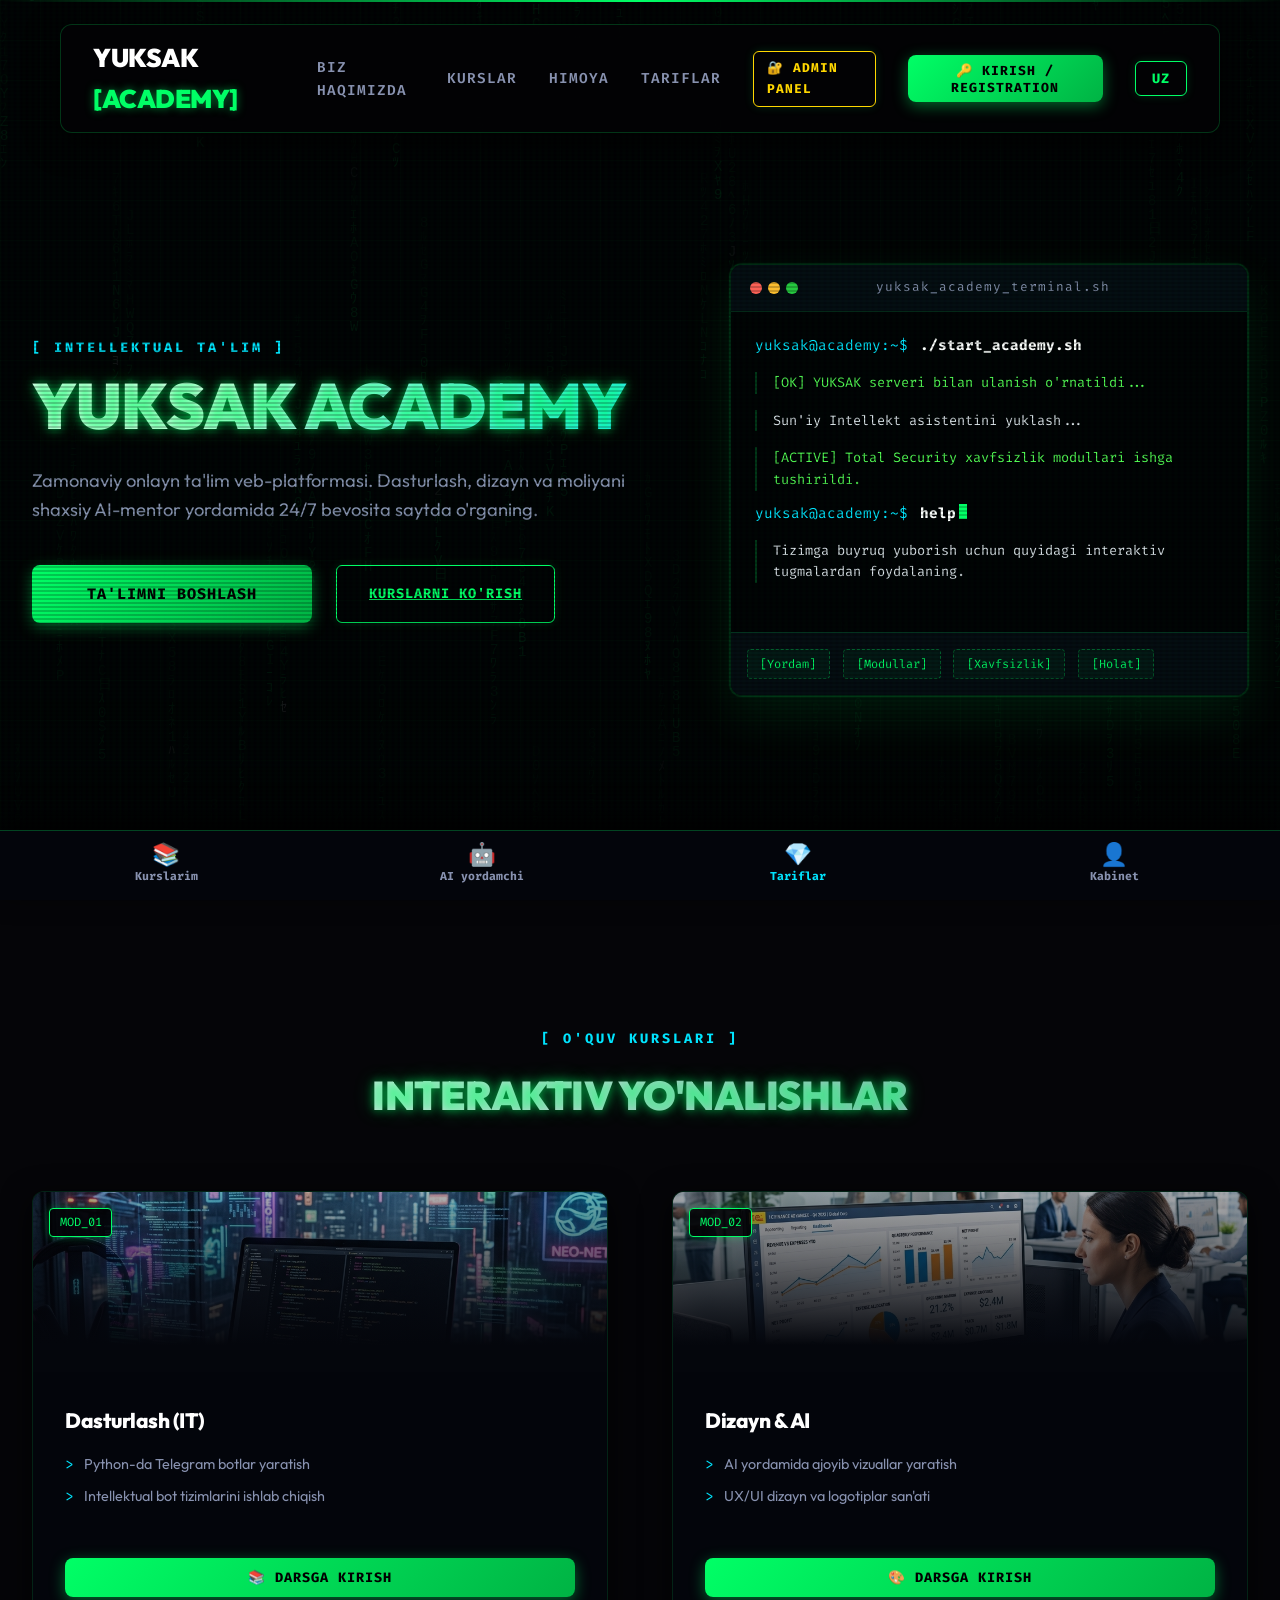
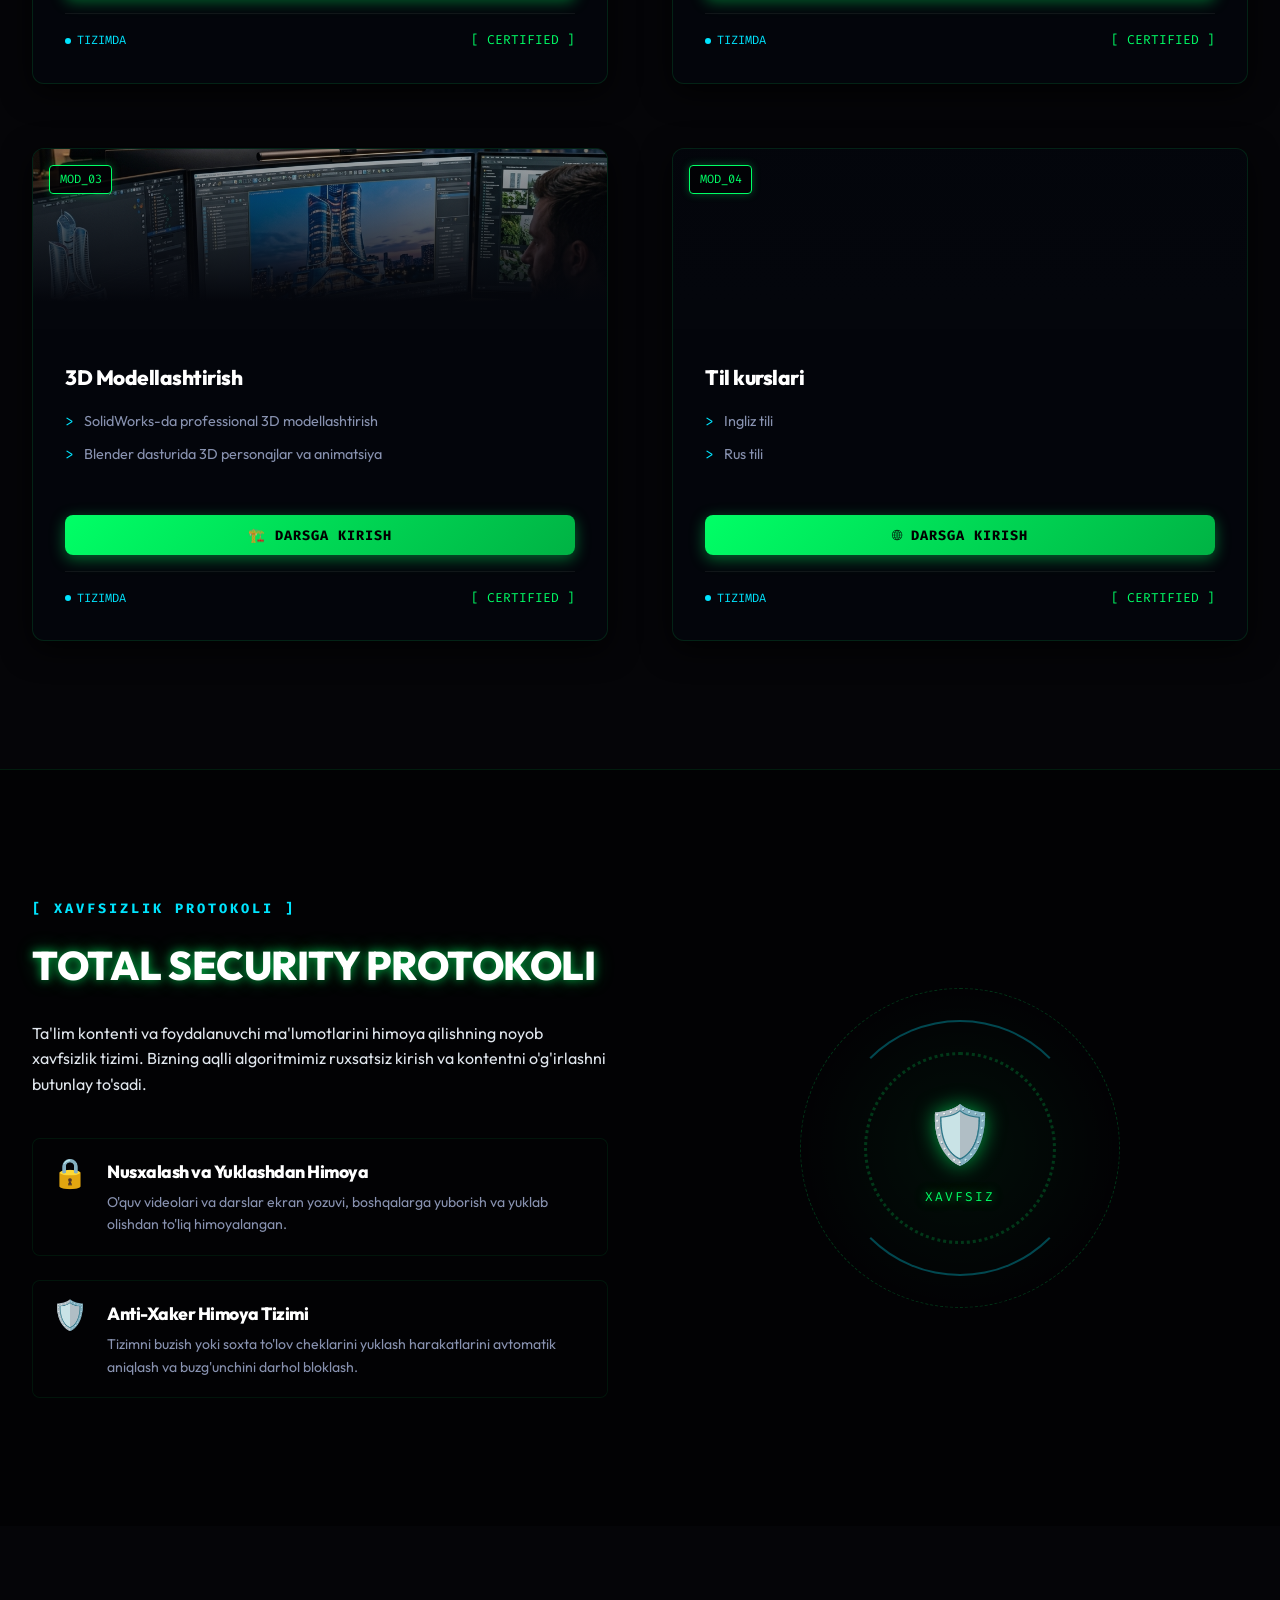
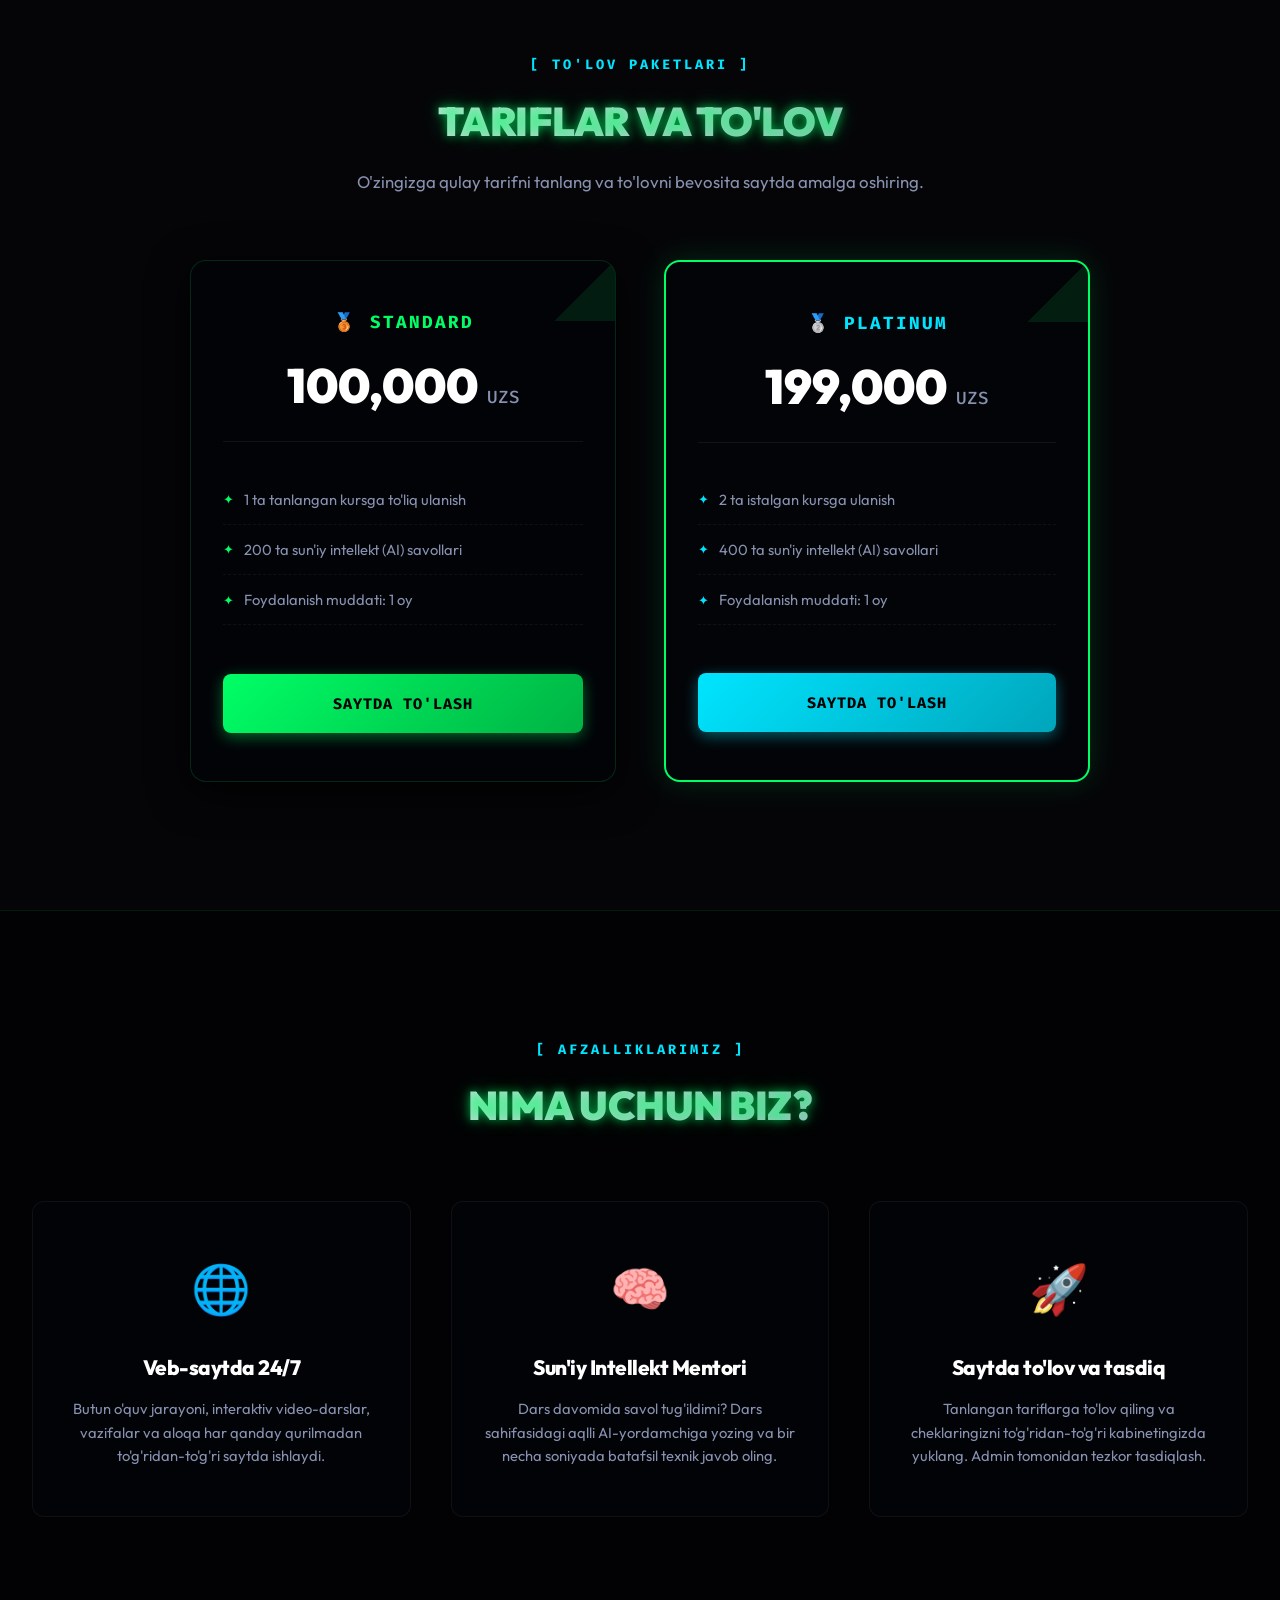
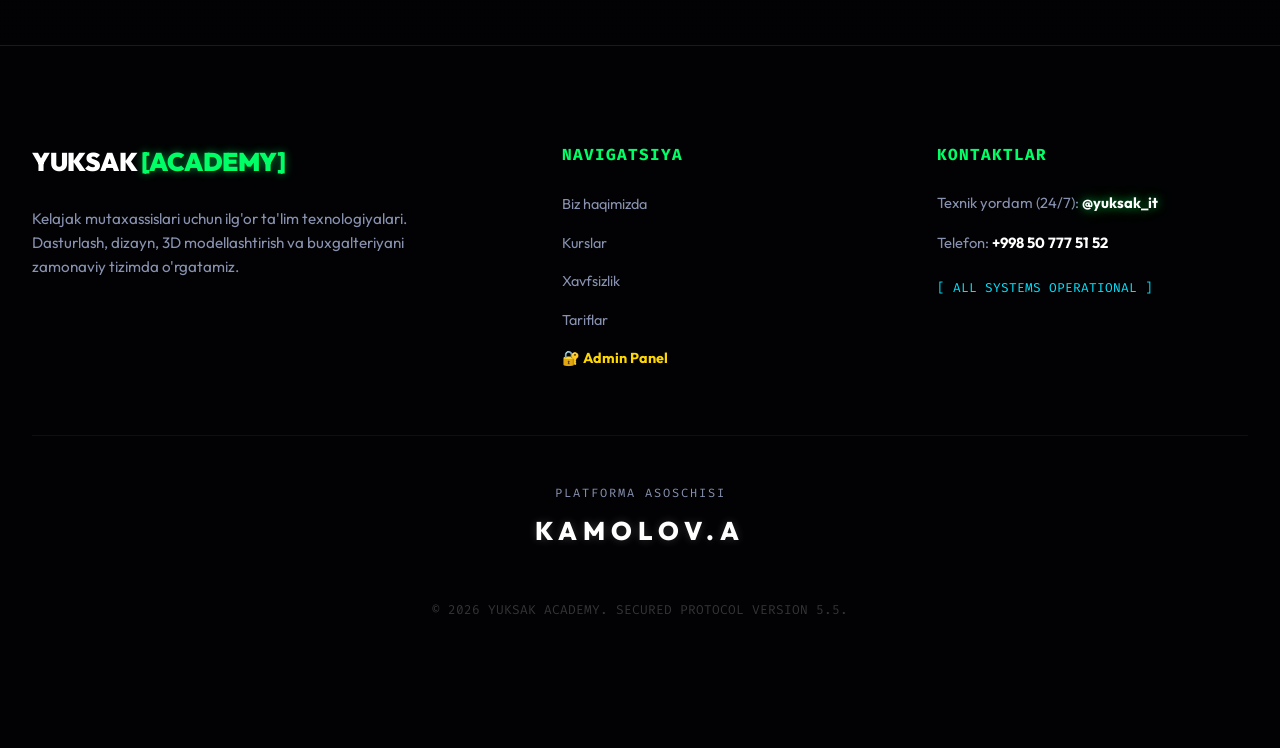
==== commit 6a506a6c: "Add Keep-Alive daemon to prevent Render sleep, update tariff prices (100k, 199k), replace 3ds Max wi" ====
--- a/website/index.html
+++ b/website/index.html
@@ -161,8 +161,8 @@
                     <div class="course-body-v3">
                         <h4 data-ru="3D Моделирование" data-uz="3D Modellashtirish" data-en="3D Modeling">3D Modellashtirish</h4>
                         <ul>
-                            <li data-ru="Интерьеры в 3ds Max" data-uz="3ds Max-da professional interyerlar" data-en="Professional 3ds Max interiors">3ds Max-da professional interyerlar</li>
-                            <li data-ru="Персонажи в Blender" data-uz="Blender dasturida 3D personajlar" data-en="3D characters in Blender">Blender dasturida 3D personajlar</li>
+                            <li data-ru="3D Моделирование в SolidWorks" data-uz="SolidWorks-da professional 3D modellashtirish" data-en="Professional 3D modeling in SolidWorks">SolidWorks-da professional 3D modellashtirish</li>
+                            <li data-ru="Персонажи и Анимация в Blender" data-uz="Blender dasturida 3D personajlar va animatsiya" data-en="3D characters and animation in Blender">Blender dasturida 3D personajlar va animatsiya</li>
                         </ul>
                         <div style="margin-top: 1rem; margin-bottom: 1rem;">
                             <button onclick="openCoursePlayer('3d')" class="btn-cyber-primary" style="padding: 0.7rem 1.2rem; font-size: 0.85rem;">🏗️ DARSGA KIRISH</button>
@@ -257,12 +257,12 @@
                 <p style="color: var(--text-muted); margin-top: 1rem; font-size: 1.05rem;" data-ru="Выбирайте удобный тариф и оплачивайте прямо на сайте." data-uz="O'zingizga qulay tarifni tanlang va to'lovni bevosita saytda amalga oshiring." data-en="Choose a convenient plan and pay directly on the website.">O'zingizga qulay tarifni tanlang va to'lovni bevosita saytda amalga oshiring.</p>
             </div>
 
-            <div class="tariff-grid">
+            <div class="tariff-grid" style="grid-template-columns: repeat(auto-fit, minmax(320px, 1fr)); max-width: 900px; margin: 0 auto;">
                 <!-- Standard tariff -->
                 <div class="cyber-deck" data-aos="fade-up">
                     <div class="cyber-deck-header">
                         <h3 data-ru="🥉 СТАНДАРТ" data-uz="🥉 STANDARD" data-en="🥉 STANDARD">🥉 STANDARD</h3>
-                        <div class="amount">60,000 <span>UZS</span></div>
+                        <div class="amount">100,000 <span>UZS</span></div>
                     </div>
                     <ul class="cyber-deck-features">
                         <li data-ru="Доступ к 1 выбранному курсу" data-uz="1 ta tanlangan kursga to'liq ulanish" data-en="Full access to 1 selected course">1 ta tanlangan kursga to'liq ulanish</li>
@@ -276,7 +276,7 @@
                 <div class="cyber-deck featured blue" data-aos="fade-up" data-aos-delay="100">
                     <div class="cyber-deck-header">
                         <h3 data-ru="🥈 ПЛАТИНА" data-uz="🥈 PLATINUM" data-en="🥈 PLATINUM">🥈 PLATINUM</h3>
-                        <div class="amount">120,000 <span>UZS</span></div>
+                        <div class="amount">199,000 <span>UZS</span></div>
                     </div>
                     <ul class="cyber-deck-features">
                         <li data-ru="Доступ к 2 любым курсам" data-uz="2 ta istalgan kursga ulanish" data-en="Access to 2 selected courses">2 ta istalgan kursga ulanish</li>
@@ -284,21 +284,6 @@
                         <li data-ru="Период активности: 1 месяц" data-uz="Foydalanish muddati: 1 oy" data-en="Access duration: 1 Month">Foydalanish muddati: 1 oy</li>
                     </ul>
                     <button onclick="openPaymentModal('platinum')" class="btn-cyber-primary btn-cyber-blue" data-ru="ОПЛАТИТЬ НА САЙТЕ" data-uz="SAYTDA TO'LASH" data-en="PAY ON WEBSITE">SAYTDA TO'LASH</button>
-                </div>
-
-                <!-- VIP tariff -->
-                <div class="cyber-deck vip" data-aos="fade-up" data-aos-delay="200">
-                    <div class="cyber-deck-header">
-                        <h3 data-ru="🥇 ВИП (1 Месяц)" data-uz="🥇 VIP (1 Oy)" data-en="🥇 VIP (1 Month)">🥇 VIP (1 Oy)</h3>
-                        <div class="amount">2,000,000 <span>UZS</span></div>
-                    </div>
-                    <ul class="cyber-deck-features">
-                        <li data-ru="Доступ ко всем курсам платформы" data-uz="Akademiyaning barcha kurslariga ulanish" data-en="Unlimited access to all courses">Akademiyaning barcha kurslariga ulanish</li>
-                        <li data-ru="5,000 интеллектуальных вопросов ИИ" data-uz="5,000 ta sun'iy intellekt (AI) savollari" data-en="5,000 AI assistant questions">5,000 ta sun'iy intellekt (AI) savollari</li>
-                        <li data-ru="Доступ ко всем новым курсам в будущем" data-uz="Kelajakdagi barcha yangi kurslarga ulanish" data-en="Access to all future new courses">Kelajakdagi barcha yangi kurslarga ulanish</li>
-                        <li data-ru="Период активности: 1 месяц" data-uz="Foydalanish muddati: 1 oy" data-en="Access duration: 1 Month">Foydalanish muddati: 1 oy</li>
-                    </ul>
-                    <button onclick="openPaymentModal('vip')" class="btn-cyber-primary btn-cyber-gold" data-ru="ОПЛАТИТЬ НА САЙТЕ" data-uz="SAYTDA TO'LASH" data-en="PAY ON WEBSITE">SAYTDA TO'LASH</button>
                 </div>
             </div>
         </div>
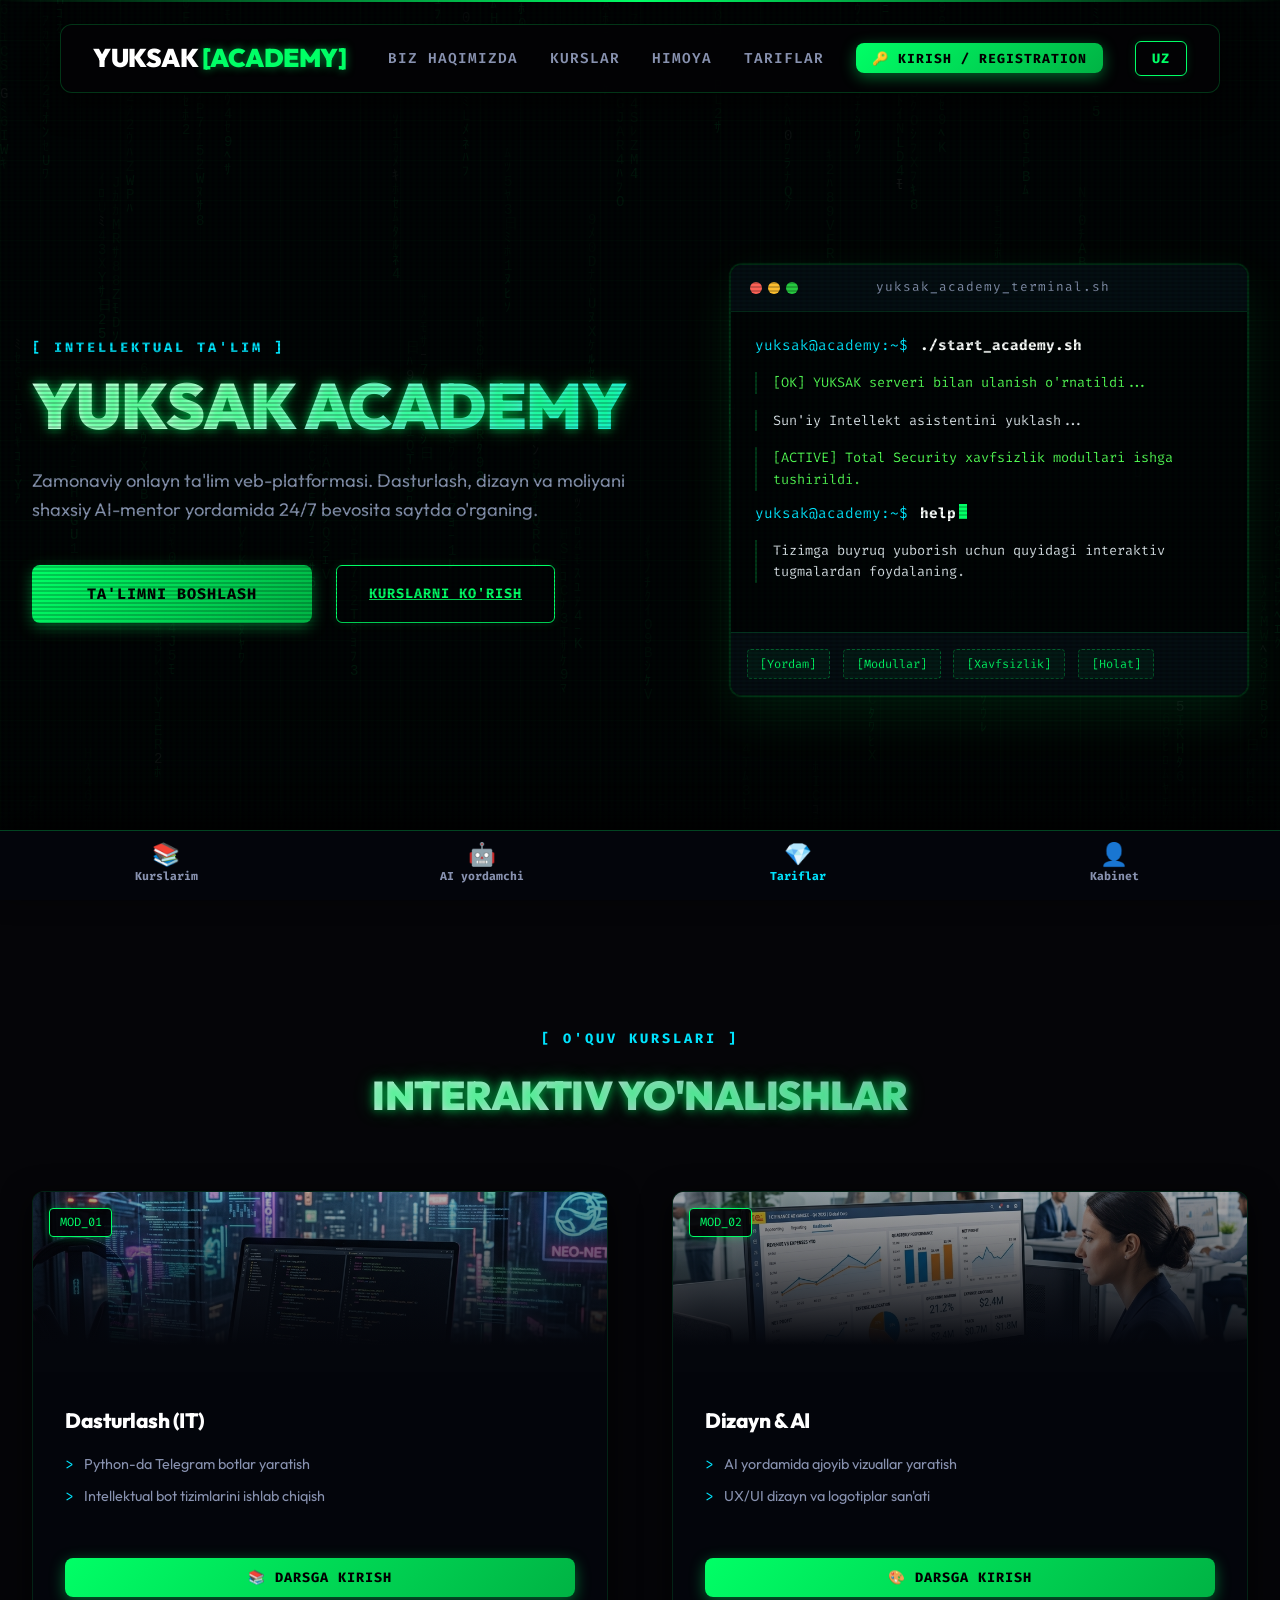
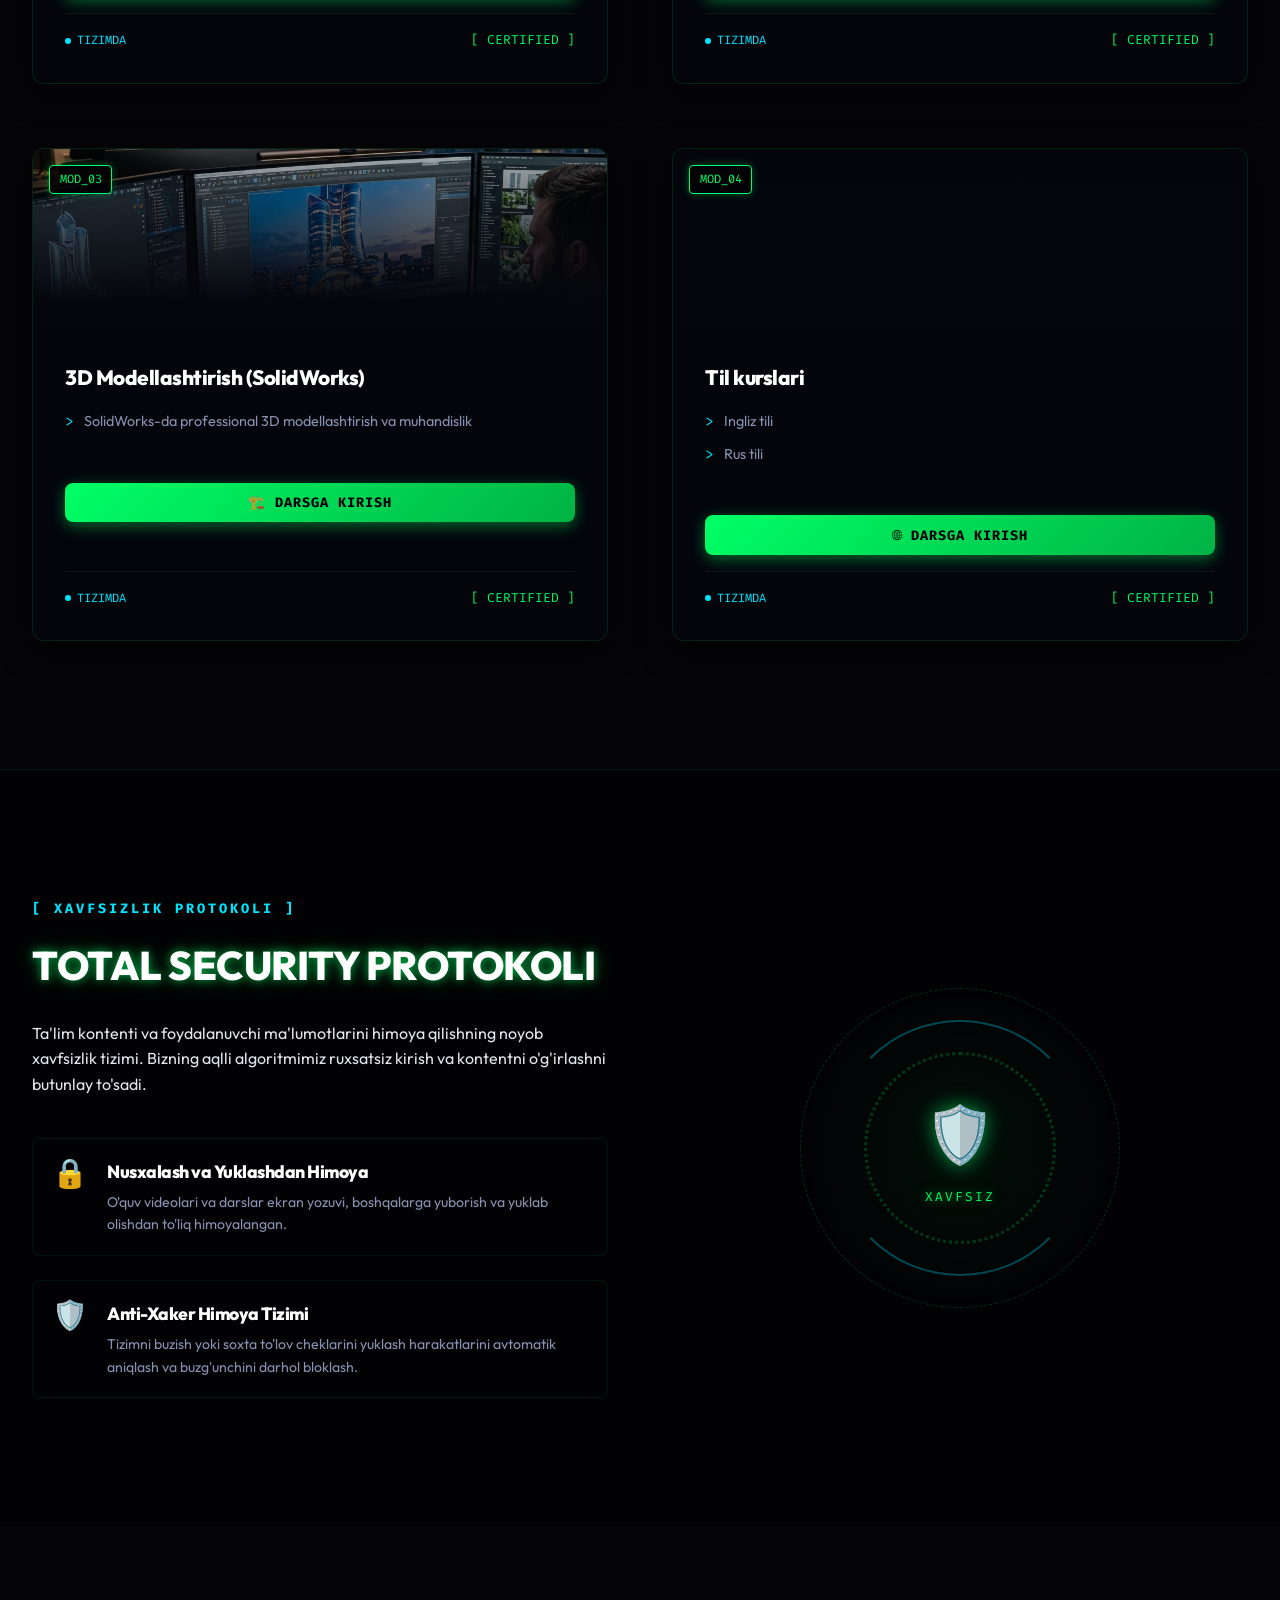
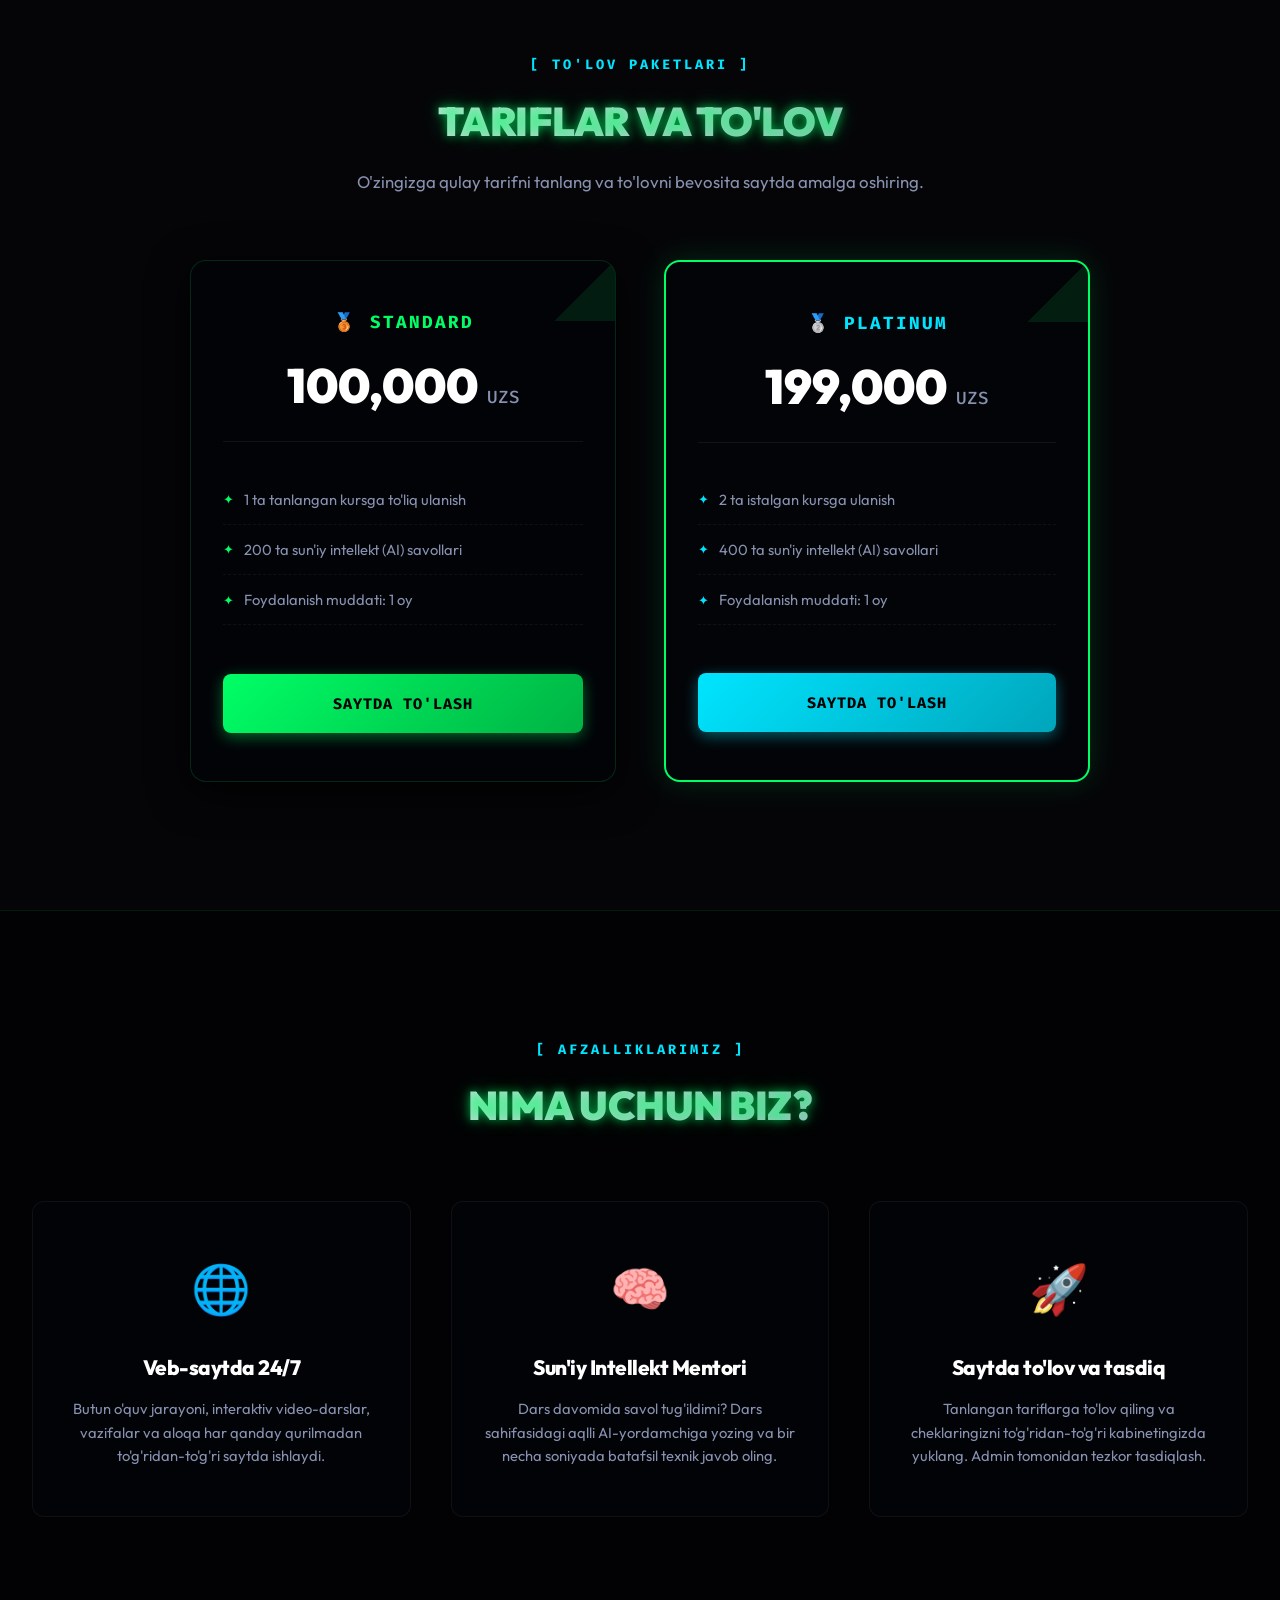
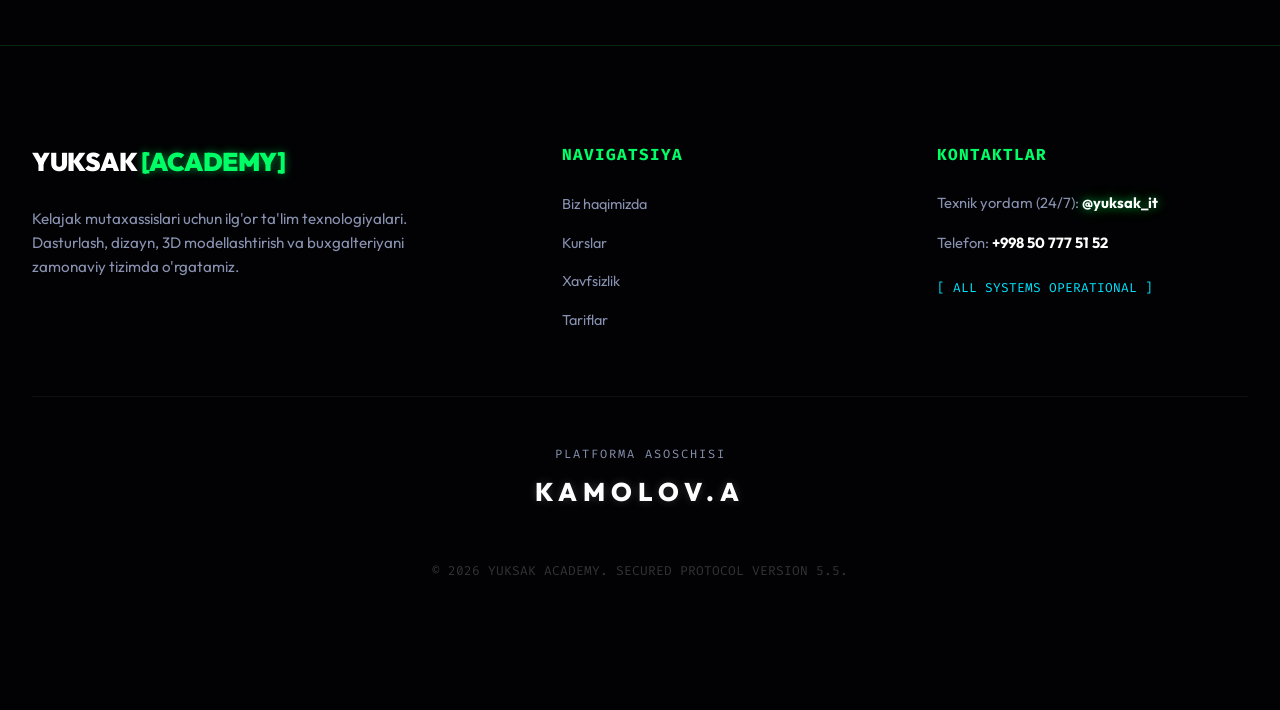
==== commit fe612407: "Focus 3D Modeling course exclusively on SolidWorks (remove Blender), remove Admin Panel links from p" ====
--- a/website/index.html
+++ b/website/index.html
@@ -33,7 +33,6 @@
                 <a href="#courses" data-ru="Курсы" data-uz="Kurslar" data-en="Courses">Kurslar</a>
                 <a href="#security" data-ru="Защита" data-uz="Himoya" data-en="Security">Himoya</a>
                 <a href="#pricing" data-ru="Тарифы" data-uz="Tariflar" data-en="Pricing">Tariflar</a>
-                <a href="http://localhost:5000/admin" onclick="openAdminPanel(event)" target="_blank" class="btn-cyber-outline" style="border-color: #ffd700; color: #ffd700; font-weight: bold; font-size: 0.8rem; padding: 0.4rem 0.8rem;">🔐 ADMIN PANEL</a>
                 <button id="nav-user-btn" onclick="openAuthModal()" class="btn-cyber-primary" style="width: auto; padding: 0.4rem 1rem; font-size: 0.82rem;">🔑 KIRISH / REGISTRATION</button>
                 <button id="lang-toggle" class="btn-cyber-outline">UZ</button>
             </div>
@@ -159,10 +158,9 @@
                         <span class="course-mod-tag">MOD_03</span>
                     </div>
                     <div class="course-body-v3">
-                        <h4 data-ru="3D Моделирование" data-uz="3D Modellashtirish" data-en="3D Modeling">3D Modellashtirish</h4>
+                        <h4 data-ru="3D Моделирование (SolidWorks)" data-uz="3D Modellashtirish (SolidWorks)" data-en="3D Modeling (SolidWorks)">3D Modellashtirish (SolidWorks)</h4>
                         <ul>
-                            <li data-ru="3D Моделирование в SolidWorks" data-uz="SolidWorks-da professional 3D modellashtirish" data-en="Professional 3D modeling in SolidWorks">SolidWorks-da professional 3D modellashtirish</li>
-                            <li data-ru="Персонажи и Анимация в Blender" data-uz="Blender dasturida 3D personajlar va animatsiya" data-en="3D characters and animation in Blender">Blender dasturida 3D personajlar va animatsiya</li>
+                            <li data-ru="3D Моделирование и Инжиниринг в SolidWorks" data-uz="SolidWorks-da professional 3D modellashtirish va muhandislik" data-en="3D Modeling and Engineering in SolidWorks">SolidWorks-da professional 3D modellashtirish va muhandislik</li>
                         </ul>
                         <div style="margin-top: 1rem; margin-bottom: 1rem;">
                             <button onclick="openCoursePlayer('3d')" class="btn-cyber-primary" style="padding: 0.7rem 1.2rem; font-size: 0.85rem;">🏗️ DARSGA KIRISH</button>
@@ -549,7 +547,6 @@
                         <li><a href="#courses" data-ru="Курсы" data-uz="Kurslar" data-en="Courses">Kurslar</a></li>
                         <li><a href="#security" data-ru="Безопасность" data-uz="Xavfsizlik" data-en="Security">Xavfsizlik</a></li>
                         <li><a href="#pricing" data-ru="Тарифы" data-uz="Tariflar" data-en="Pricing">Tariflar</a></li>
-                        <li><a href="http://localhost:5000/admin" onclick="openAdminPanel(event)" target="_blank" style="color: #ffd700; font-weight: bold;">🔐 Admin Panel</a></li>
                     </ul>
                 </div>
 
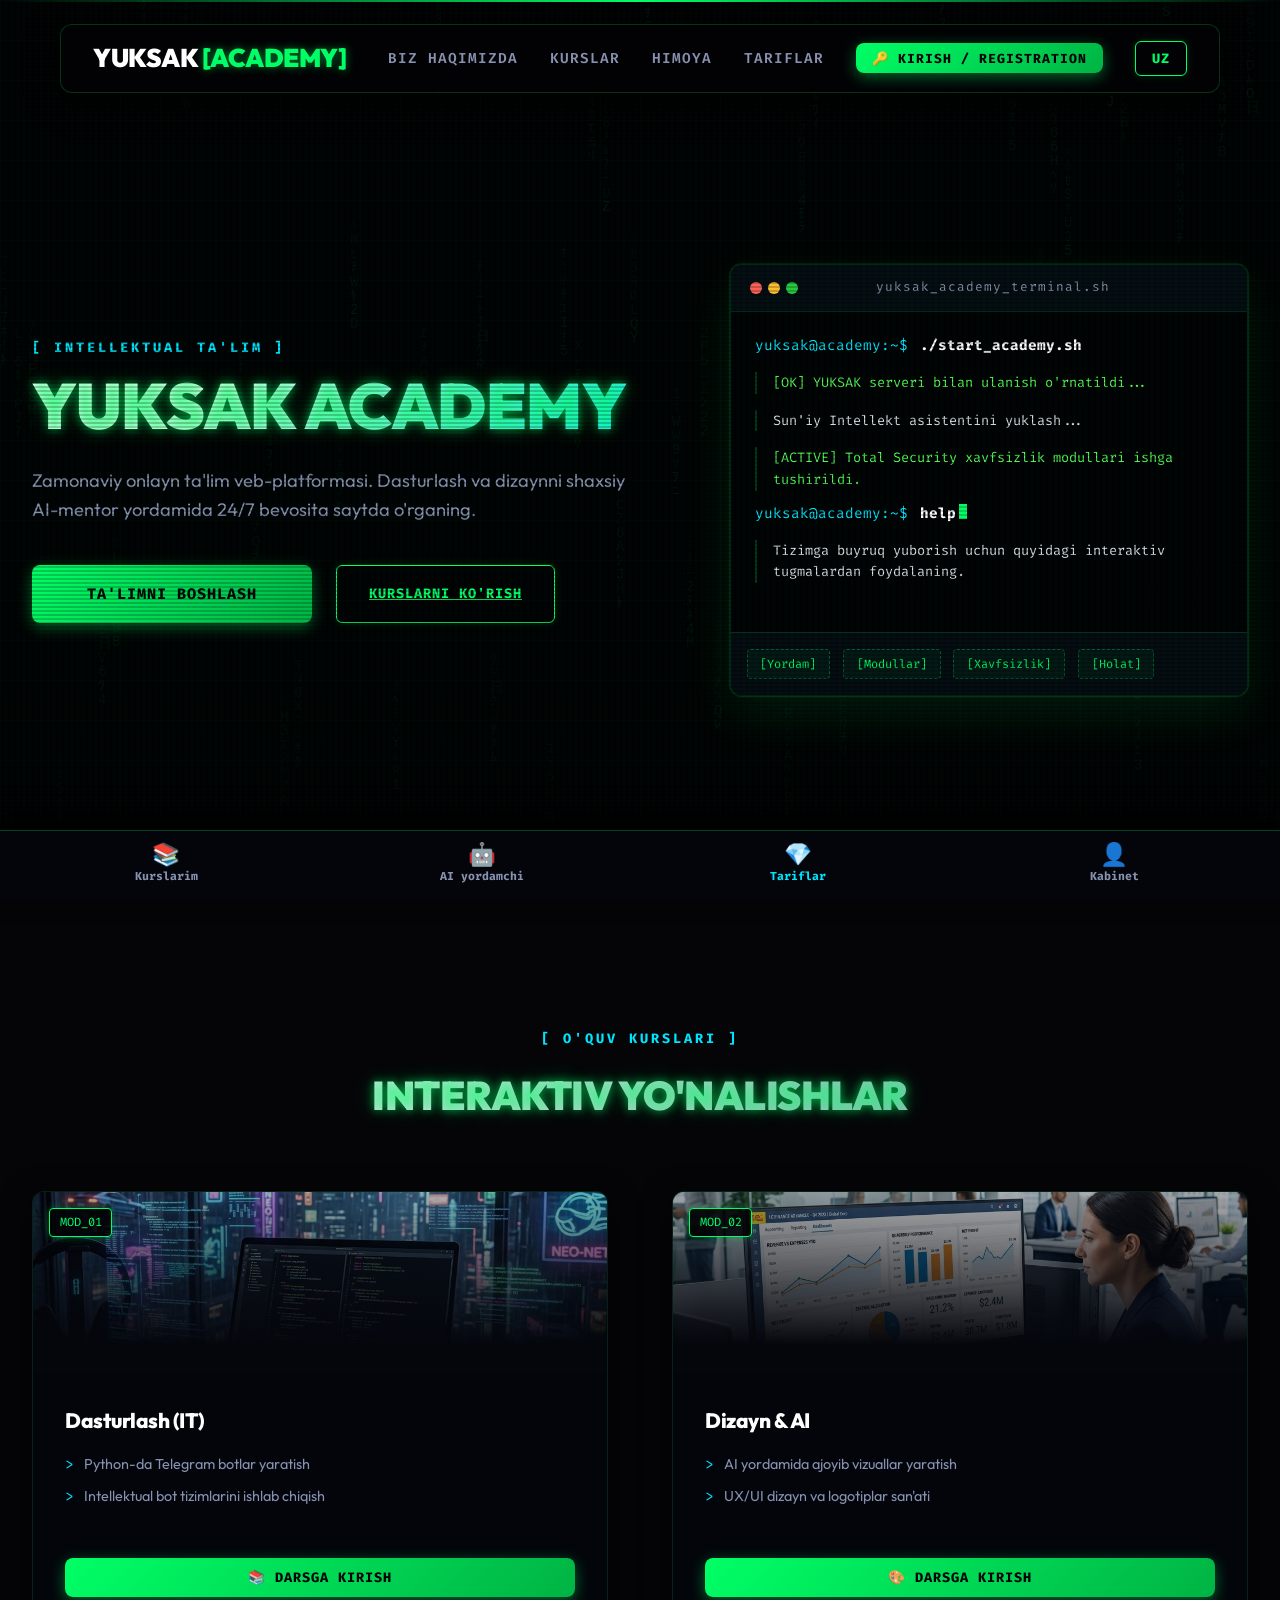
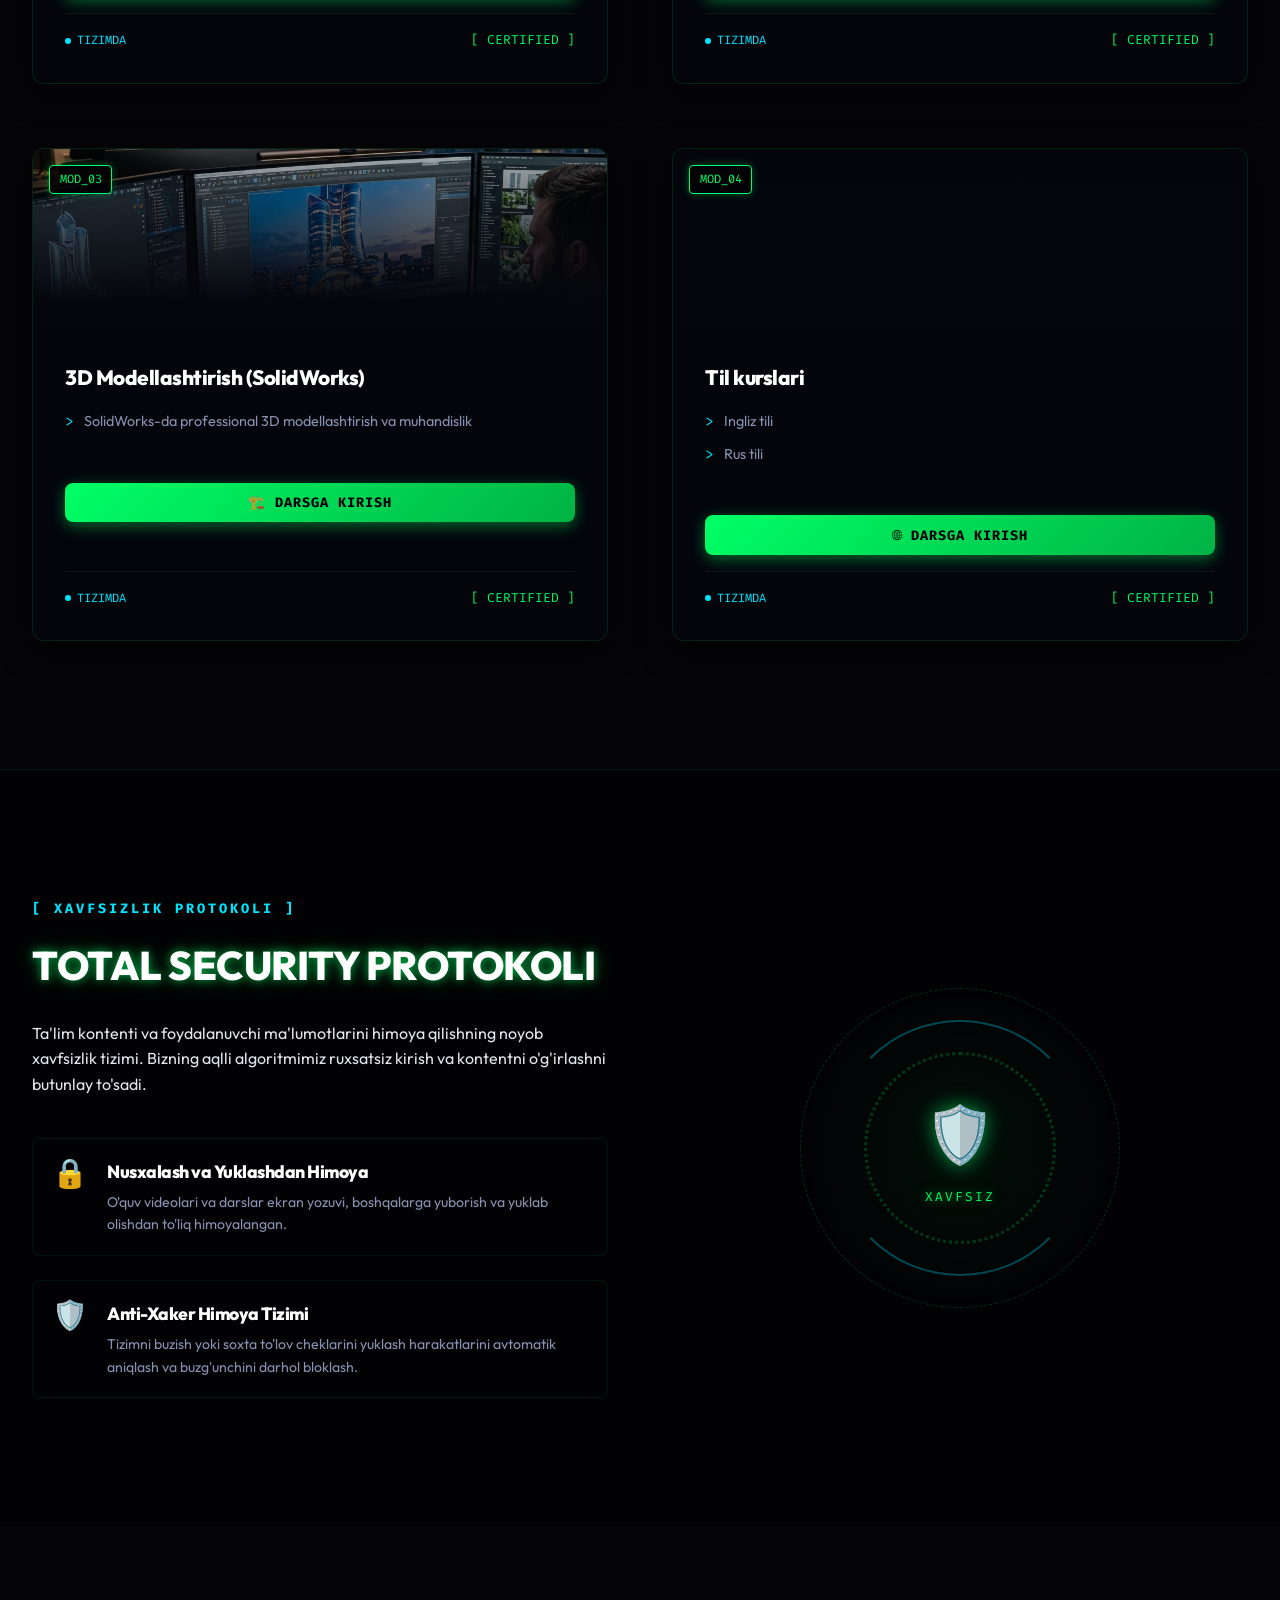
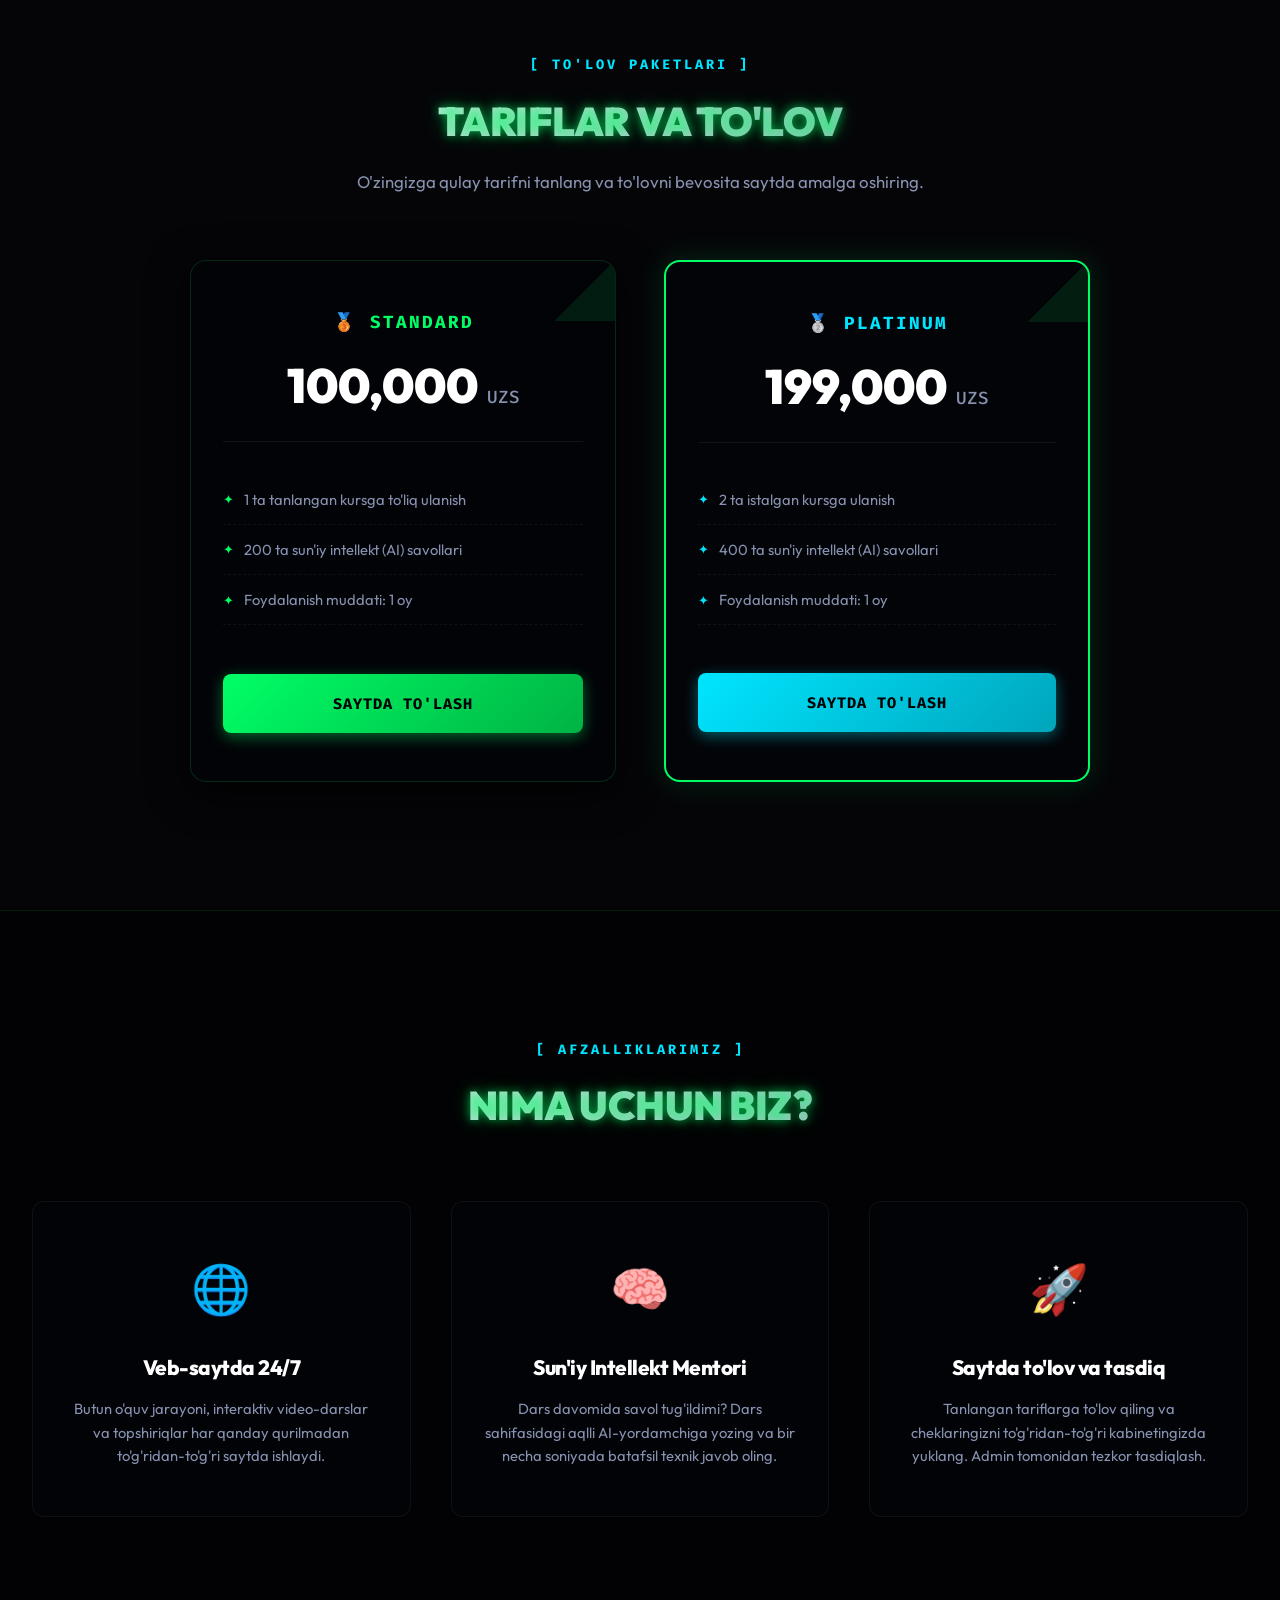
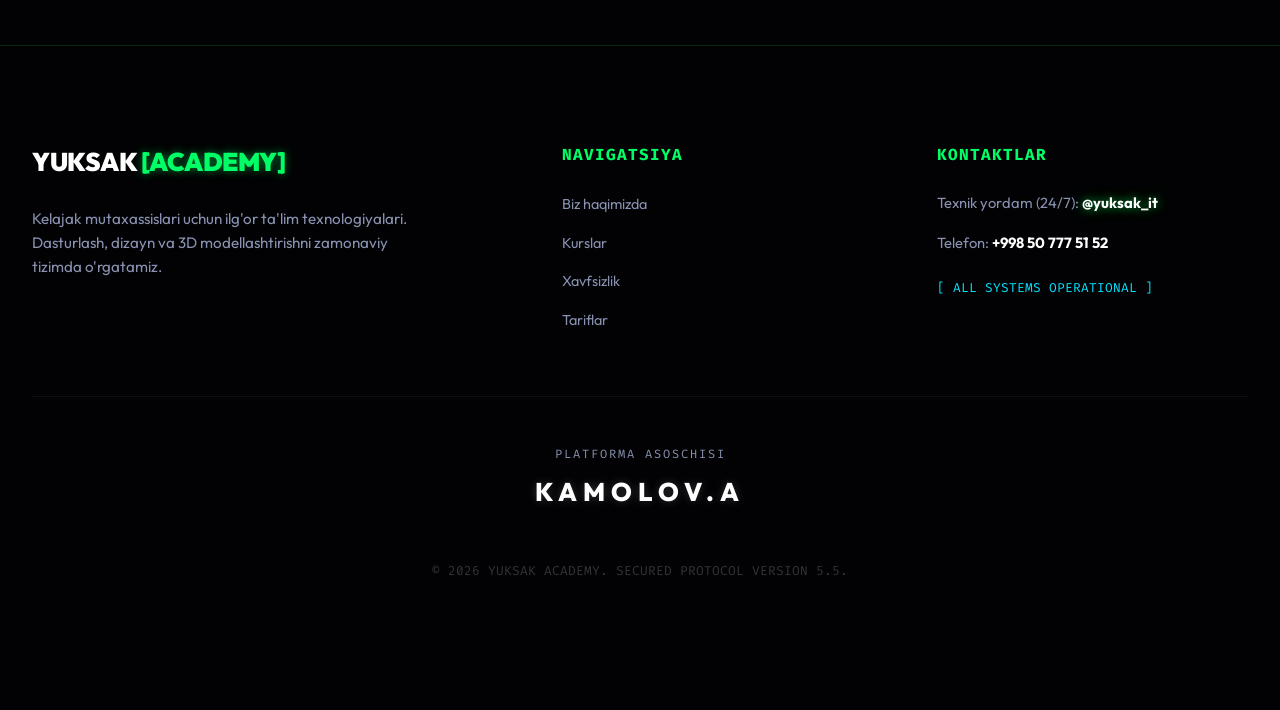
==== commit 37115d13: "Update site content: remove finance/tests and update python bot curriculum" ====
--- a/website/index.html
+++ b/website/index.html
@@ -46,7 +46,7 @@
                 <div class="hero-text" data-aos="fade-right">
                     <span class="section-tag" data-ru="[ ИНТЕЛЛЕКТУАЛЬНОЕ ОБУЧЕНИЕ ]" data-uz="[ INTELLEKTUAL TA'LIM ]" data-en="[ INTELLIGENT EDUCATION ]">[ INTELLEKTUAL TA'LIM ]</span>
                     <h1 class="glow-text-green" data-ru="YUKSAK ACADEMY" data-uz="YUKSAK ACADEMY" data-en="YUKSAK ACADEMY">YUKSAK ACADEMY</h1>
-                    <p data-ru="Инновационная веб-платформа онлайн обучения. Учитесь программированию, дизайну и финансам с персональным ИИ-наставником 24/7 прямо на сайте." data-uz="Zamonaviy onlayn ta'lim veb-platformasi. Dasturlash, dizayn va moliyani shaxsiy AI-mentor yordamida 24/7 bevosita saytda o'rganing." data-en="An innovative web educational platform. Learn programming, design, and finance with a personal AI mentor 24/7 directly on the website.">Zamonaviy onlayn ta'lim veb-platformasi. Dasturlash, dizayn va moliyani shaxsiy AI-mentor yordamida 24/7 bevosita saytda o'rganing.</p>
+                    <p data-ru="Инновационная веб-платформа онлайн обучения. Учитесь программированию и дизайну с персональным ИИ-наставником 24/7 прямо на сайте." data-uz="Zamonaviy onlayn ta'lim veb-platformasi. Dasturlash va dizaynni shaxsiy AI-mentor yordamida 24/7 bevosita saytda o'rganing." data-en="An innovative web educational platform. Learn programming and design with a personal AI mentor 24/7 directly on the website.">Zamonaviy onlayn ta'lim veb-platformasi. Dasturlash va dizaynni shaxsiy AI-mentor yordamida 24/7 bevosita saytda o'rganing.</p>
                     <div style="display: flex; gap: 1.5rem; flex-wrap: wrap;">
                         <button onclick="openAuthModal()" class="btn-cyber-primary" data-ru="НАЧАТЬ ОБУЧЕНИЕ" data-uz="TA'LIMNI BOSHLASH" data-en="START LEARNING" style="max-width: 280px;">TA'LIMNI BOSHLASH</button>
                         <a href="#courses" class="btn-cyber-outline" data-ru="СМОТРЕТЬ КУРСЫ" data-uz="KURSLARNI KO'RISH" data-en="VIEW COURSES" style="display: flex; align-items: center; justify-content: center; padding: 0 2rem;">KURSLARNI KO'RISH</a>
@@ -299,7 +299,7 @@
                 <div class="why-card" data-aos="fade-up">
                     <span class="why-icon">🌐</span>
                     <h4 data-ru="Удобный веб-доступ" data-uz="Veb-saytda 24/7" data-en="24/7 Web Platform">Veb-saytda 24/7</h4>
-                    <p data-ru="Весь процесс обучения, интерактивные видео-уроки, тесты и поддержка доступны прямо на сайте с любого устройства." data-uz="Butun o'quv jarayoni, interaktiv video-darslar, vazifalar va aloqa har qanday qurilmadan to'g'ridan-to'g'ri saytda ishlaydi." data-en="The entire learning process, interactive video lessons, tests, and support are directly accessible on the website from any device.">Butun o'quv jarayoni, interaktiv video-darslar, vazifalar va aloqa har qanday qurilmadan to'g'ridan-to'g'ri saytda ishlaydi.</p>
+                    <p data-ru="Весь процесс обучения, интерактивные видео-уроки и задания доступны прямо на сайте с любого устройства." data-uz="Butun o'quv jarayoni, interaktiv video-darslar va topshiriqlar har qanday qurilmadan to'g'ridan-to'g'ri saytda ishlaydi." data-en="The entire learning process, interactive video lessons, and assignments are directly accessible on the website from any device.">Butun o'quv jarayoni, interaktiv video-darslar va topshiriqlar har qanday qurilmadan to'g'ridan-to'g'ri saytda ishlaydi.</p>
                 </div>
                 <div class="why-card" data-aos="fade-up" data-aos-delay="100">
                     <span class="why-icon">🧠</span>
@@ -537,7 +537,7 @@
             <div class="footer-grid">
                 <div class="footer-brand">
                     <a href="#" class="logo">YUKSAK <span>[ACADEMY]</span></a>
-                    <p data-ru="Передовые образовательные технологии для будущих специалистов. Обучаем программированию, веб-дизайну, 3D графике и бухгалтерии на современном уровне." data-uz="Kelajak mutaxassislari uchun ilg'or ta'lim texnologiyalari. Dasturlash, dizayn, 3D modellashtirish va buxgalteriyani zamonaviy tizimda o'rgatamiz." data-en="Advanced educational technologies for future professionals. We teach coding, web design, 3D modeling, and accounting using cutting-edge methodologies.">Kelajak mutaxassislari uchun ilg'or ta'lim texnologiyalari. Dasturlash, dizayn, 3D modellashtirish va buxgalteriyani zamonaviy tizimda o'rgatamiz.</p>
+                    <p data-ru="Передовые образовательные технологии для будущих специалистов. Обучаем программированию, веб-дизайну и 3D графике на современном уровне." data-uz="Kelajak mutaxassislari uchun ilg'or ta'lim texnologiyalari. Dasturlash, dizayn va 3D modellashtirishni zamonaviy tizimda o'rgatamiz." data-en="Advanced educational technologies for future professionals. We teach coding, web design, and 3D modeling using cutting-edge methodologies.">Kelajak mutaxassislari uchun ilg'or ta'lim texnologiyalari. Dasturlash, dizayn va 3D modellashtirishni zamonaviy tizimda o'rgatamiz.</p>
                 </div>
 
                 <div class="footer-nav">
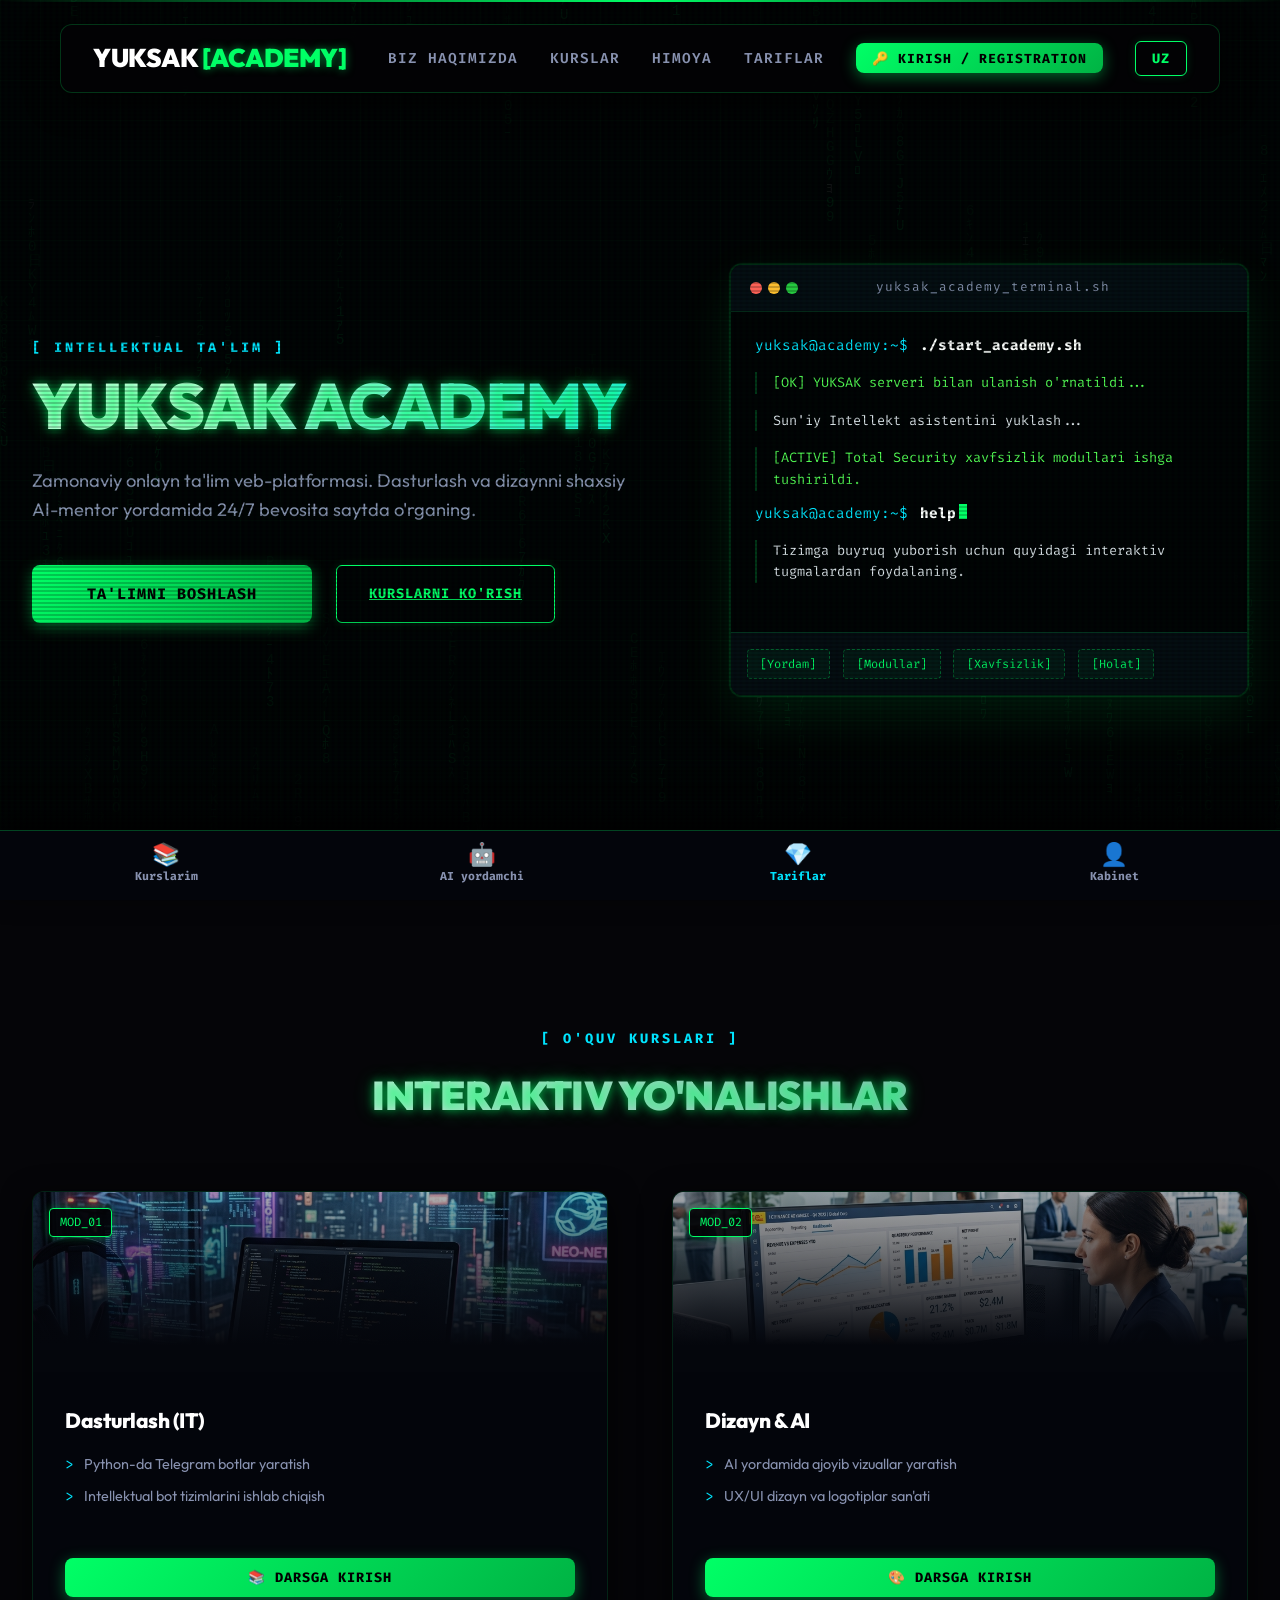
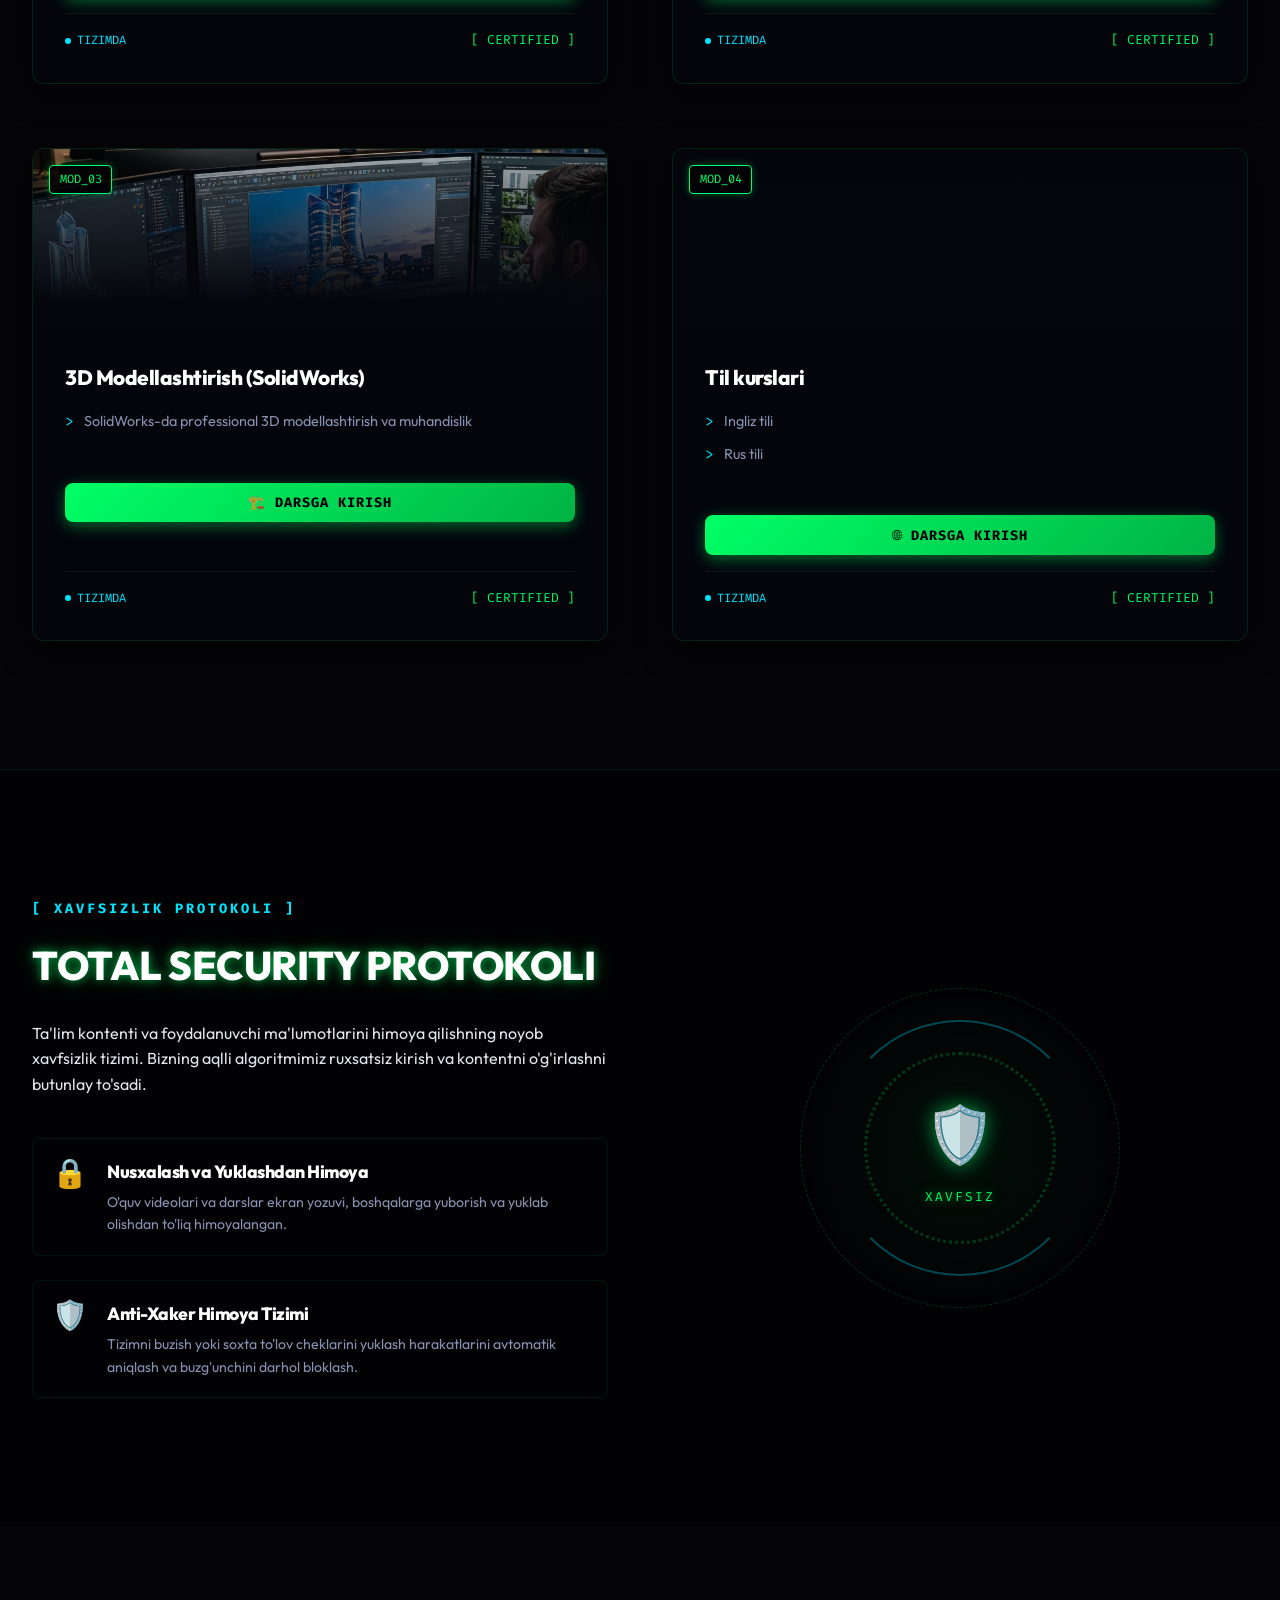
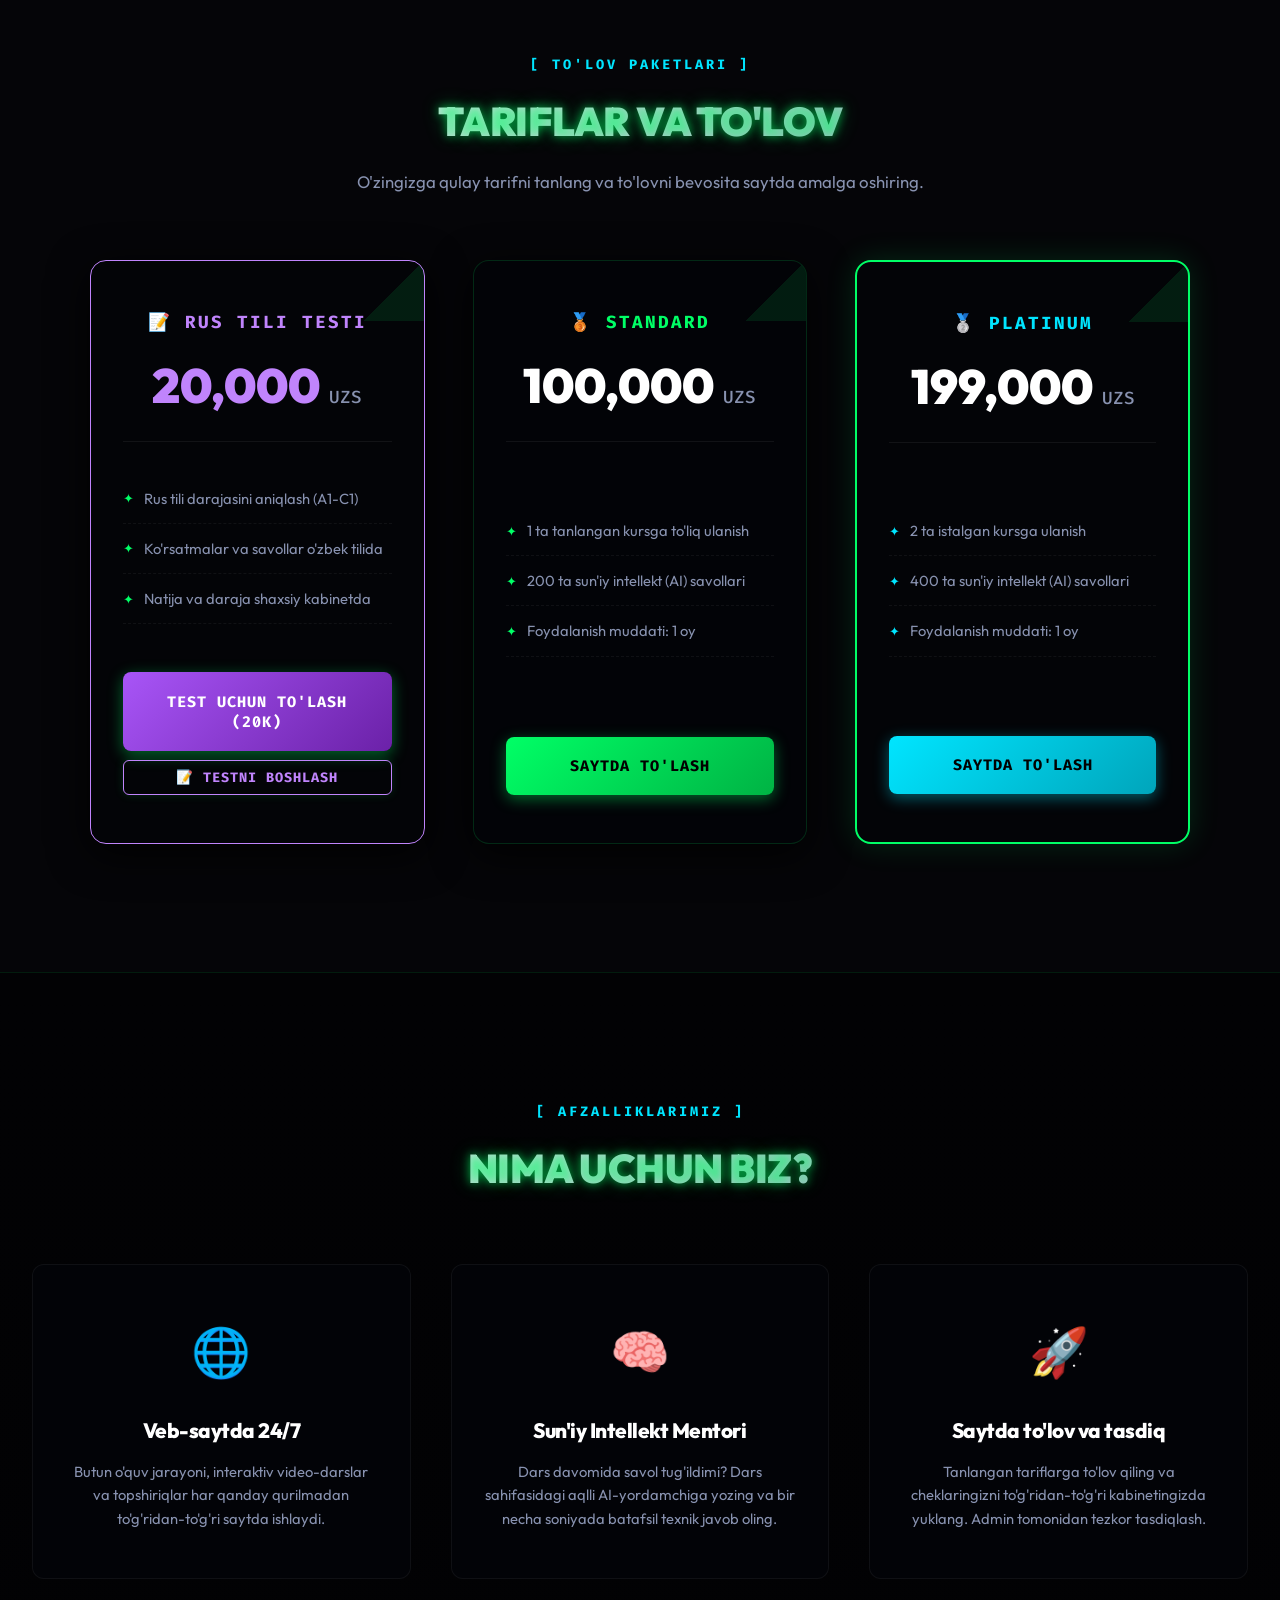
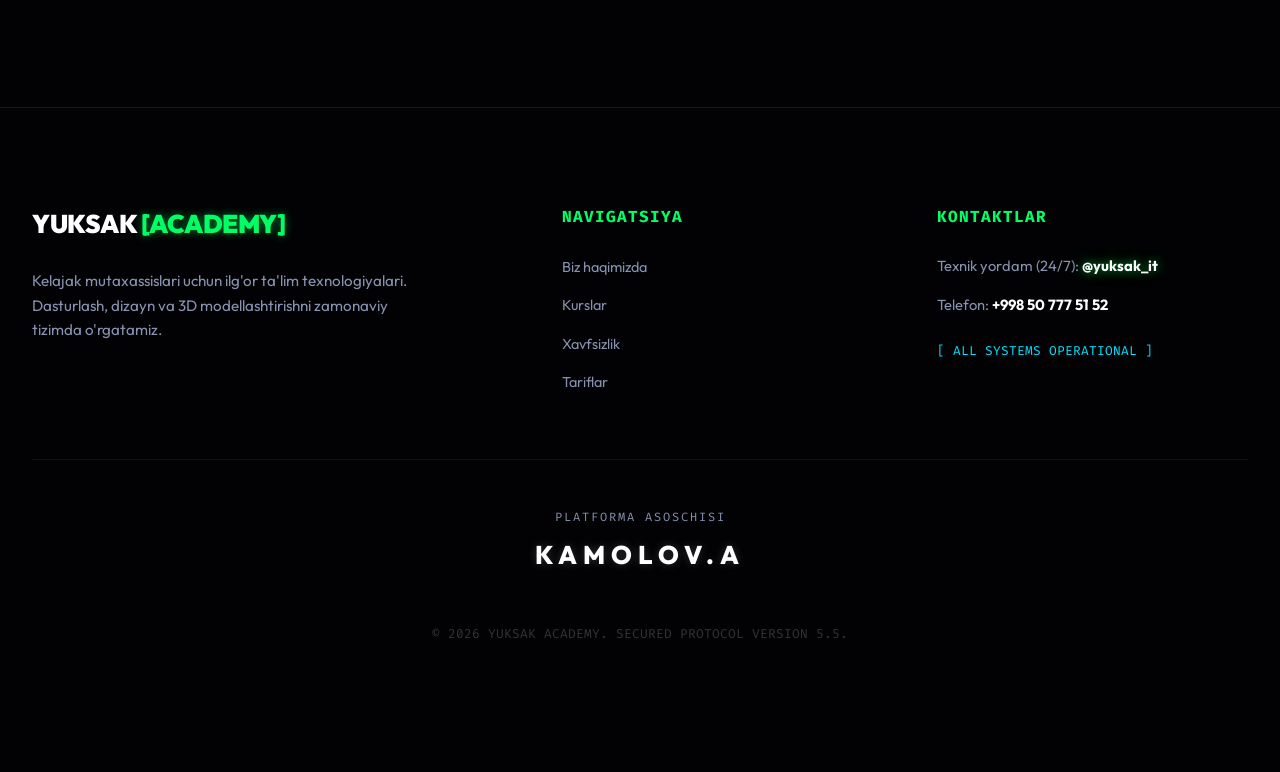
==== commit e61d2237: "feat: Add standalone Russian Language Placement Test module with 20k UZS pricing and admin managemen" ====
--- a/website/index.html
+++ b/website/index.html
@@ -255,7 +255,24 @@
                 <p style="color: var(--text-muted); margin-top: 1rem; font-size: 1.05rem;" data-ru="Выбирайте удобный тариф и оплачивайте прямо на сайте." data-uz="O'zingizga qulay tarifni tanlang va to'lovni bevosita saytda amalga oshiring." data-en="Choose a convenient plan and pay directly on the website.">O'zingizga qulay tarifni tanlang va to'lovni bevosita saytda amalga oshiring.</p>
             </div>
 
-            <div class="tariff-grid" style="grid-template-columns: repeat(auto-fit, minmax(320px, 1fr)); max-width: 900px; margin: 0 auto;">
+            <div class="tariff-grid" style="grid-template-columns: repeat(auto-fit, minmax(280px, 1fr)); max-width: 1100px; margin: 0 auto;">
+                <!-- Russian Level Test Tariff Card -->
+                <div class="cyber-deck" data-aos="fade-up" style="border-color: #c084fc;">
+                    <div class="cyber-deck-header">
+                        <h3 data-ru="📝 ТЕСТ РУССКОГО ЯЗЫКА" data-uz="📝 RUS TILI TESTI" data-en="📝 RUSSIAN TEST" style="color: #c084fc;">📝 RUS TILI TESTI</h3>
+                        <div class="amount" style="color: #c084fc;">20,000 <span>UZS</span></div>
+                    </div>
+                    <ul class="cyber-deck-features">
+                        <li data-ru="Тест определения уровня (A1-C1)" data-uz="Rus tili darajasini aniqlash (A1-C1)" data-en="Level assessment test (A1-C1)">Rus tili darajasini aniqlash (A1-C1)</li>
+                        <li data-ru="Инструкции и вопросы на узбекском" data-uz="Ko'rsatmalar va savollar o'zbek tilida" data-en="Uzbek questions and guidance">Ko'rsatmalar va savollar o'zbek tilida</li>
+                        <li data-ru="Результат и сертификат в кабинете" data-uz="Natija va daraja shaxsiy kabinetda" data-en="Instant profile certificate & level">Natija va daraja shaxsiy kabinetda</li>
+                    </ul>
+                    <div style="display: flex; flex-direction: column; gap: 0.6rem;">
+                        <button onclick="openPaymentModal('russian_test')" class="btn-cyber-primary" style="background: linear-gradient(135deg, #a855f7, #6b21a8); color: #fff;" data-ru="ОПЛАТИТЬ ТЕСТ (20k UZS)" data-uz="TEST UCHUN TO'LASH (20k)" data-en="PAY FOR TEST (20k UZS)">TEST UCHUN TO'LASH (20k)</button>
+                        <button onclick="startRussianPlacementTest()" class="btn-cyber-outline" style="border-color: #c084fc; color: #c084fc;" data-ru="📝 НАЧАТЬ ТЕСТ" data-uz="📝 TESTNI BOSHLASH" data-en="📝 START TEST">📝 TESTNI BOSHLASH</button>
+                    </div>
+                </div>
+
                 <!-- Standard tariff -->
                 <div class="cyber-deck" data-aos="fade-up">
                     <div class="cyber-deck-header">
@@ -387,6 +404,18 @@
                         <p style="font-size: 0.85rem; color: var(--text-muted);">TARIF HOLATI:</p>
                         <h4 id="prof-user-tariff" style="color: var(--primary); font-size: 1.3rem; margin-top: 0.2rem; font-family: var(--font-mono);">BEPUL (TARIFSIZ)</h4>
                     </div>
+
+                    <!-- Personal Cabinet Test Results -->
+                    <div style="margin-bottom: 1.5rem; text-align: left; background: rgba(2, 2, 4, 0.8); border: 1px solid rgba(192, 132, 252, 0.3); border-radius: 8px; padding: 1rem;">
+                        <h4 style="color: #c084fc; font-size: 0.9rem; font-family: var(--font-mono); margin-bottom: 0.8rem; display: flex; justify-content: space-between; align-items: center;">
+                            <span>📊 MENING TEST NATIJALARIM</span>
+                            <button onclick="startRussianPlacementTest()" class="btn-cyber-action" style="border-color: #c084fc; color: #c084fc; font-size: 0.7rem; padding: 0.2rem 0.5rem;">📝 QAYTA TOPSHIRISH</button>
+                        </h4>
+                        <div id="cabinet-test-results-list" style="max-height: 140px; overflow-y: auto; font-size: 0.82rem; color: #ddd;">
+                            <div style="color: var(--text-muted); text-align: center; padding: 0.5rem;">Test natijalari yo'q</div>
+                        </div>
+                    </div>
+
                     <div style="display: flex; gap: 1rem;">
                         <button onclick="scrollToPricing(); closeAuthModal();" class="btn-cyber-primary" style="flex: 1;">💎 TARIF OLISH</button>
                         <button onclick="handleLogout()" class="btn-cyber-outline" style="flex: 1; border-color: var(--accent); color: var(--accent);">CHIQISH</button>
@@ -394,6 +423,19 @@
                 </div>
 
                 <div id="auth-msg-box" style="margin-top: 1rem; font-size: 0.85rem; text-align: center;"></div>
+            </div>
+        </div>
+    </div>
+
+    <!-- Standalone Russian Placement Test Interactive Modal -->
+    <div id="russian-test-modal" class="cyber-modal">
+        <div class="cyber-modal-content" style="max-width: 650px;">
+            <div class="cyber-modal-header">
+                <h3 style="color: #c084fc;">🇷🇺 RUS TILI DARAJASINI ANIQLASH TESTI</h3>
+                <button class="cyber-modal-close" onclick="closeRussianTestModal()">&times;</button>
+            </div>
+            <div class="cyber-modal-body" id="russian-test-body">
+                <!-- Dynamic Quiz Screen rendered by JavaScript -->
             </div>
         </div>
     </div>
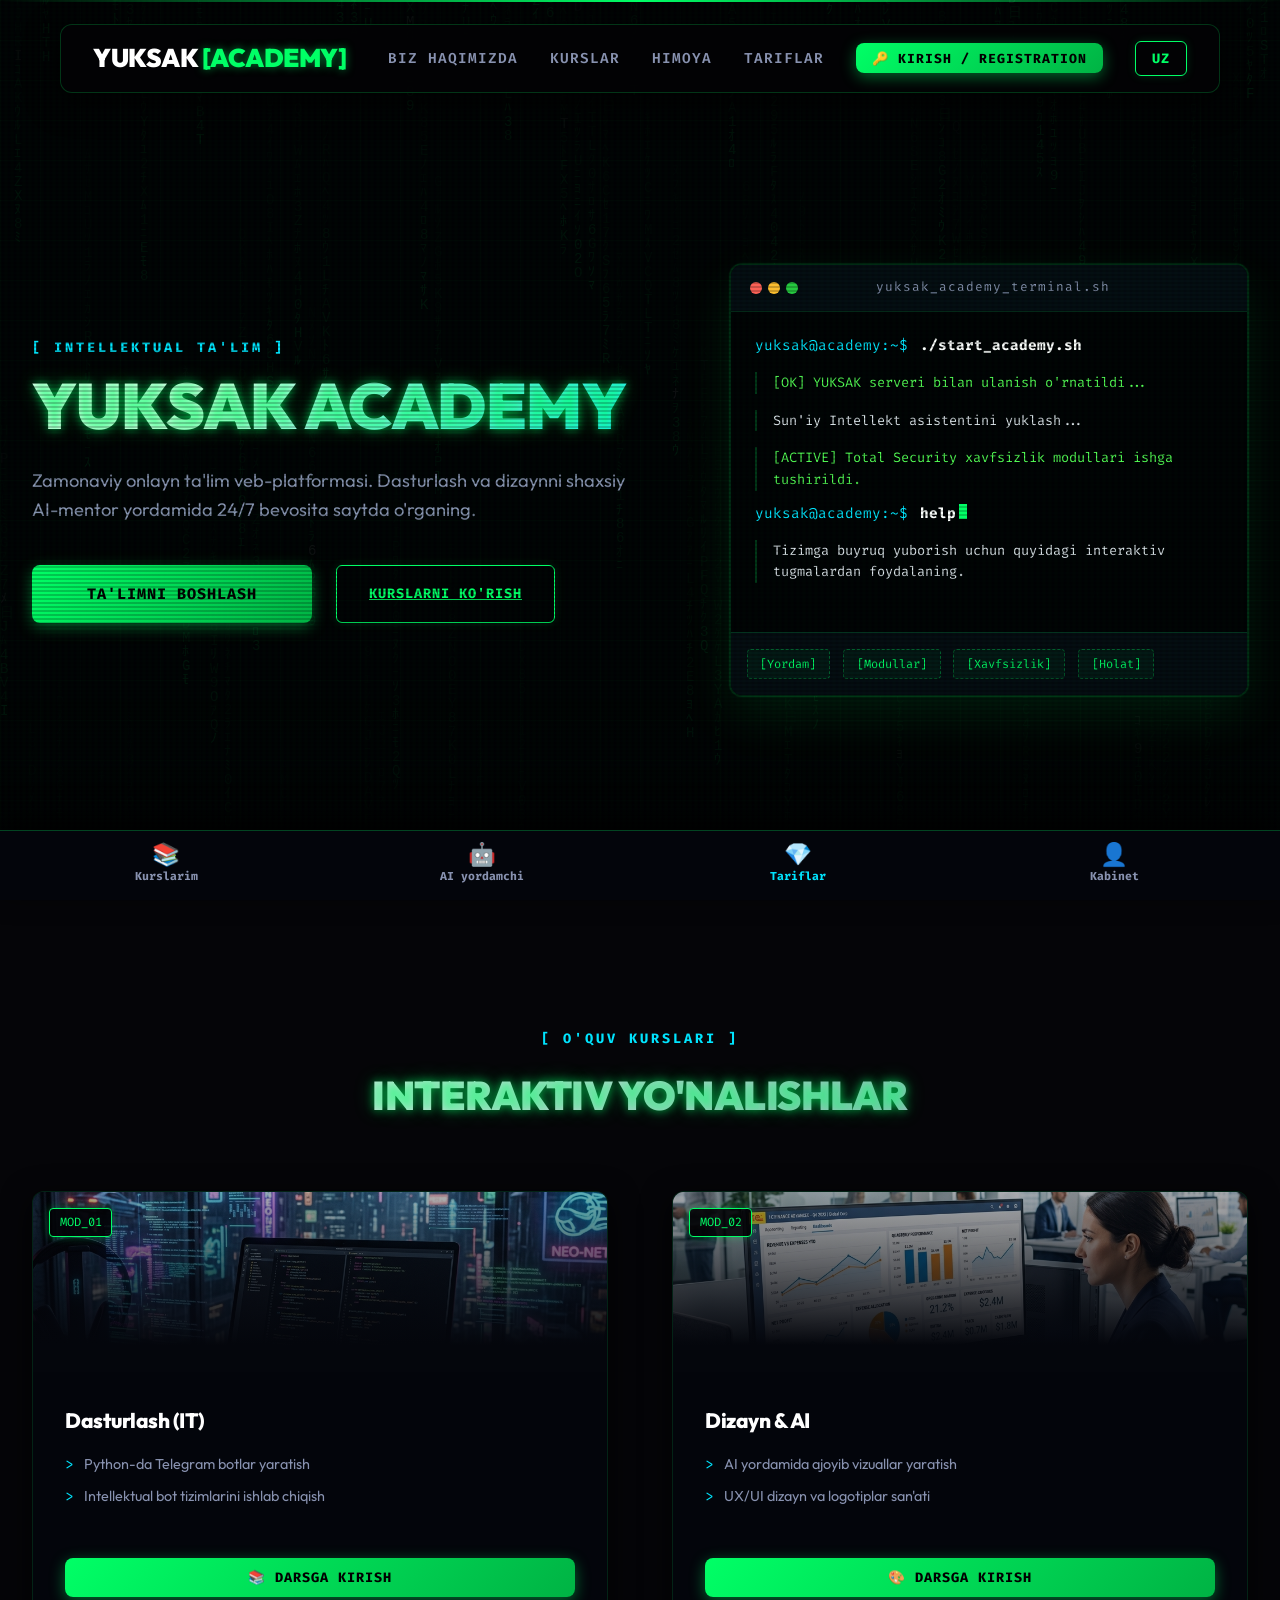
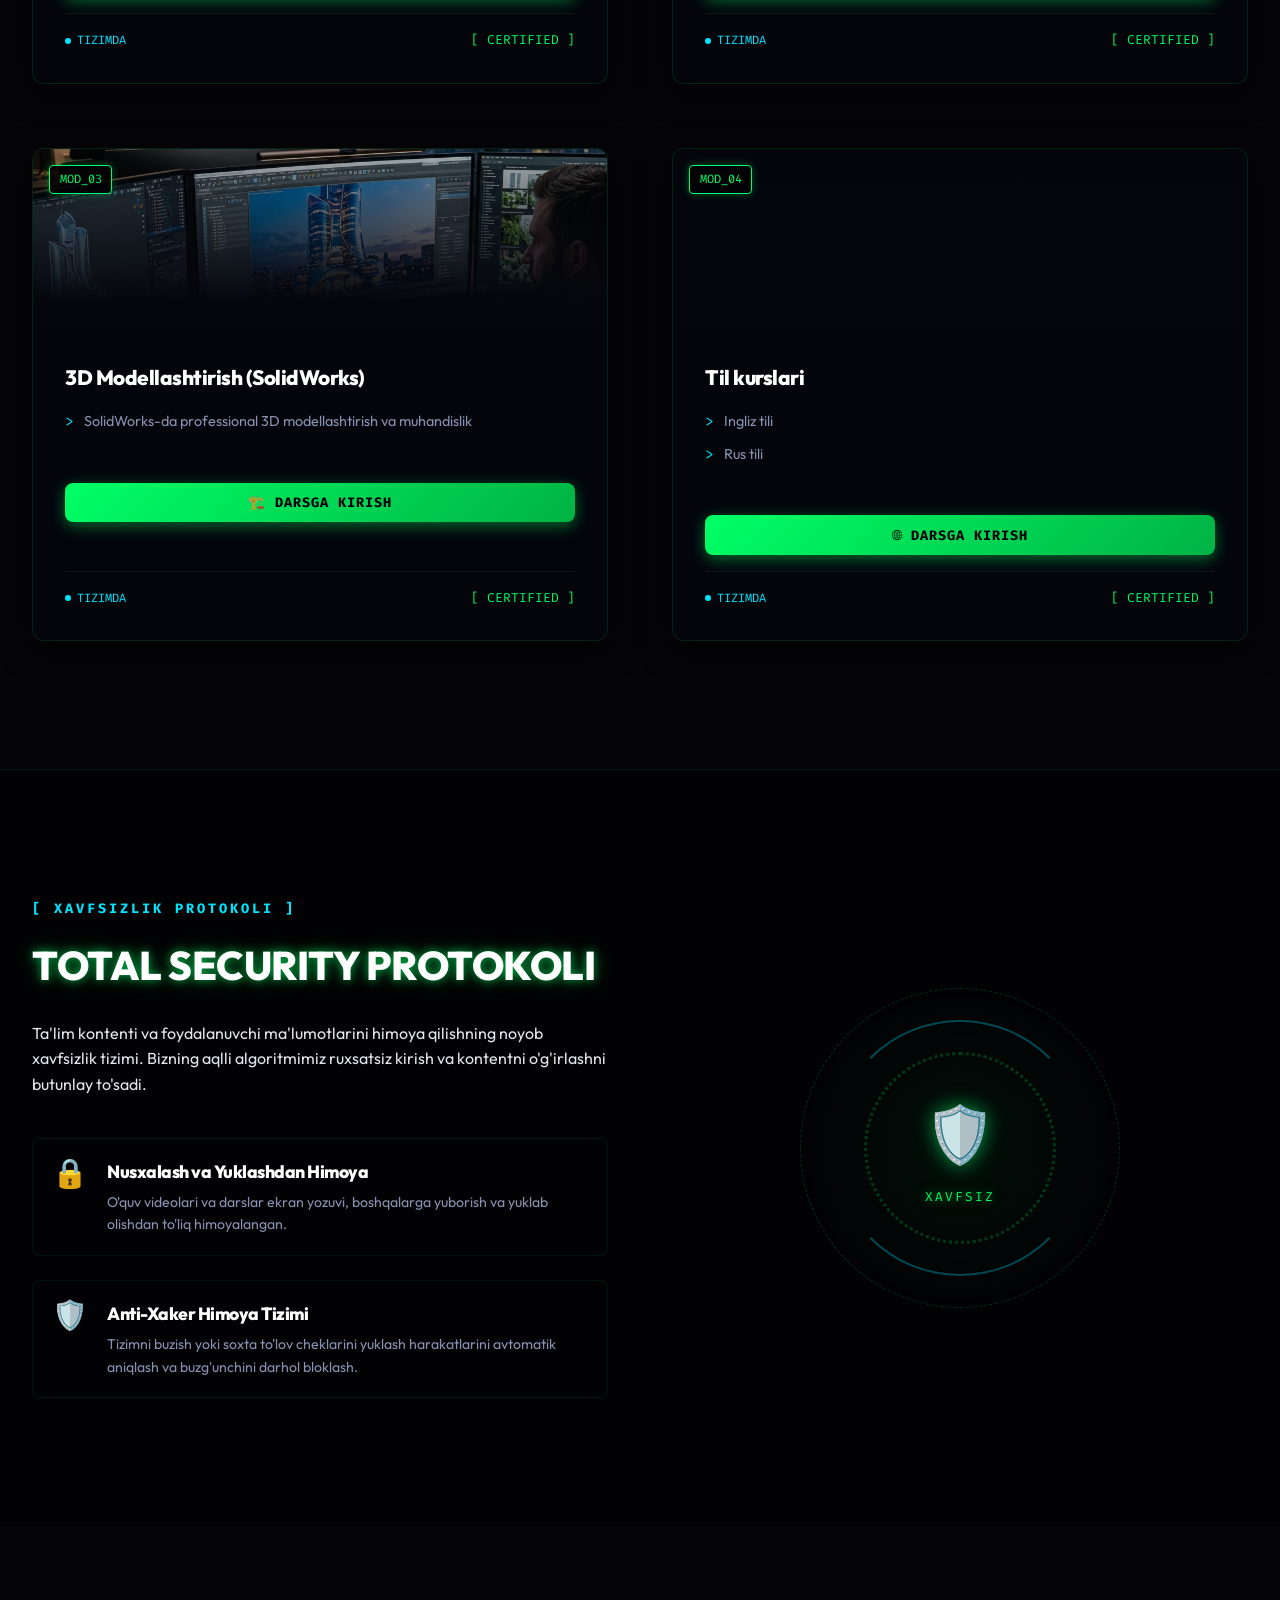
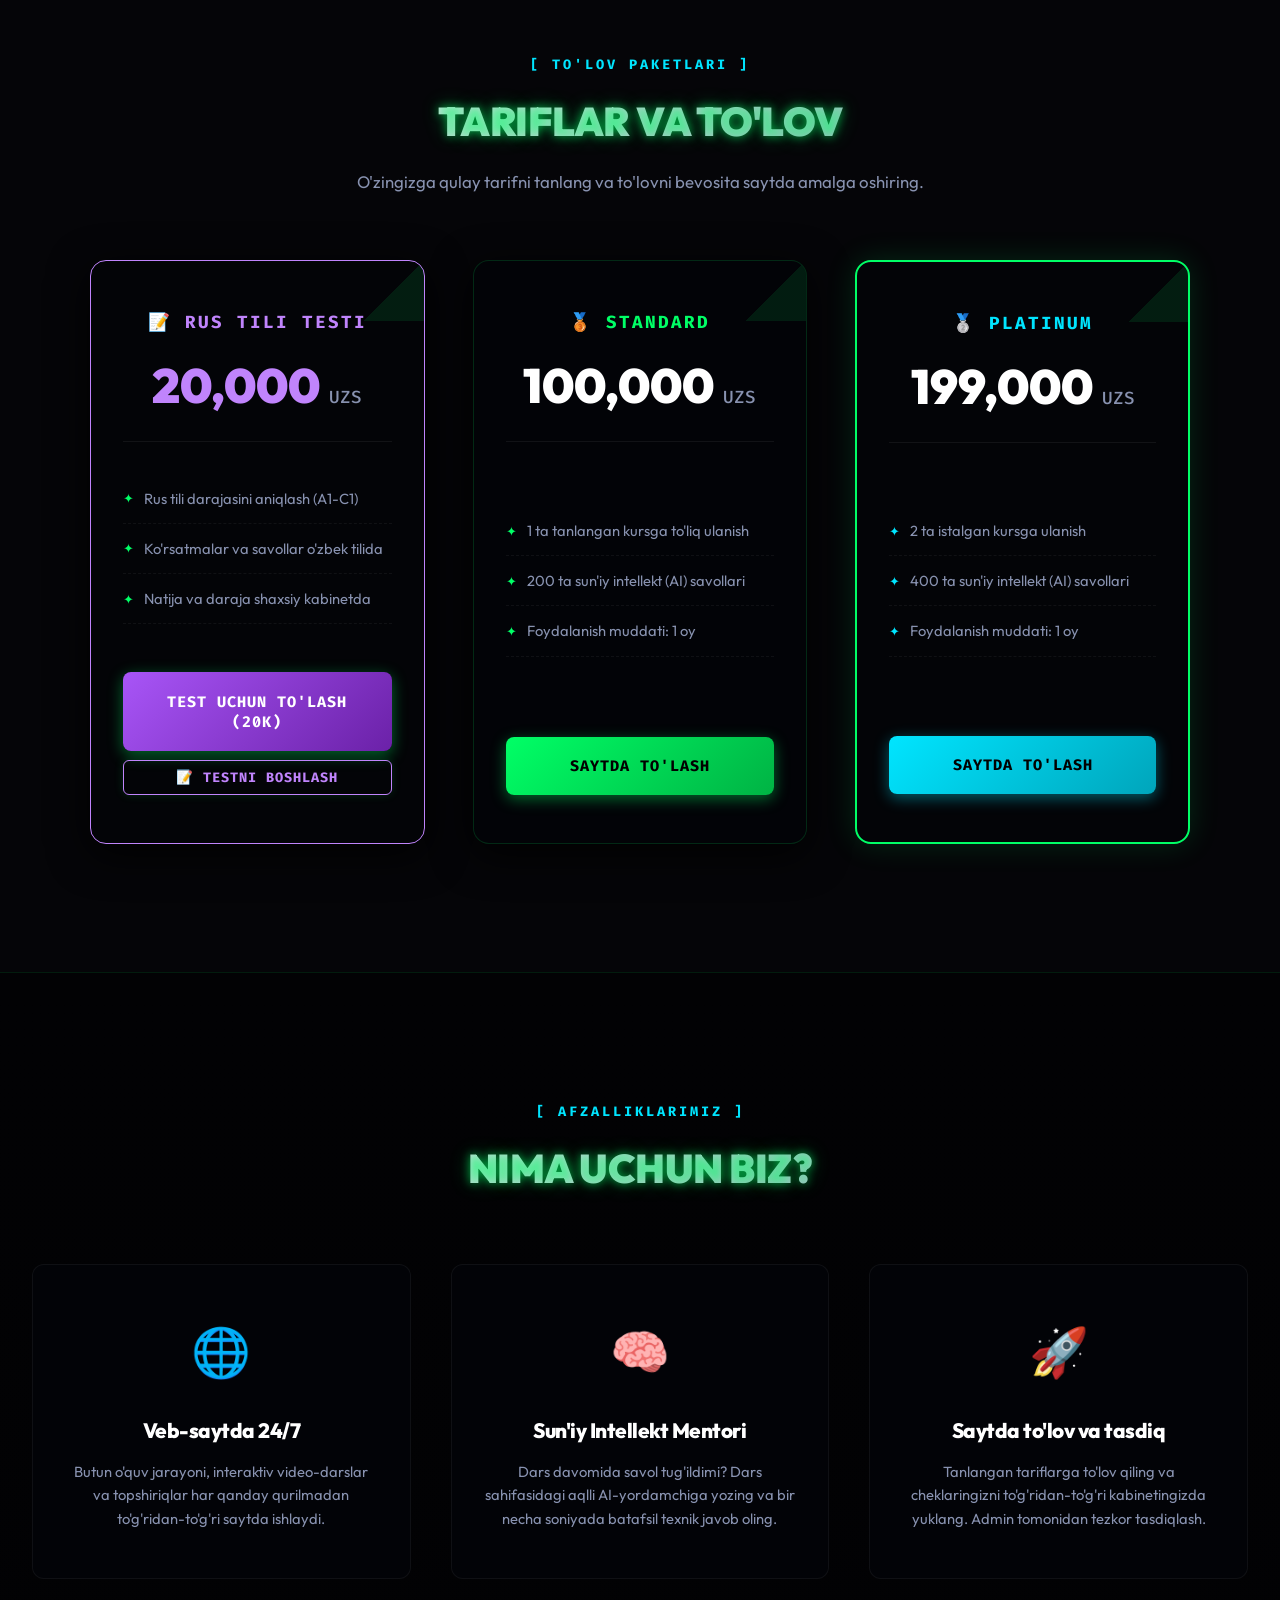
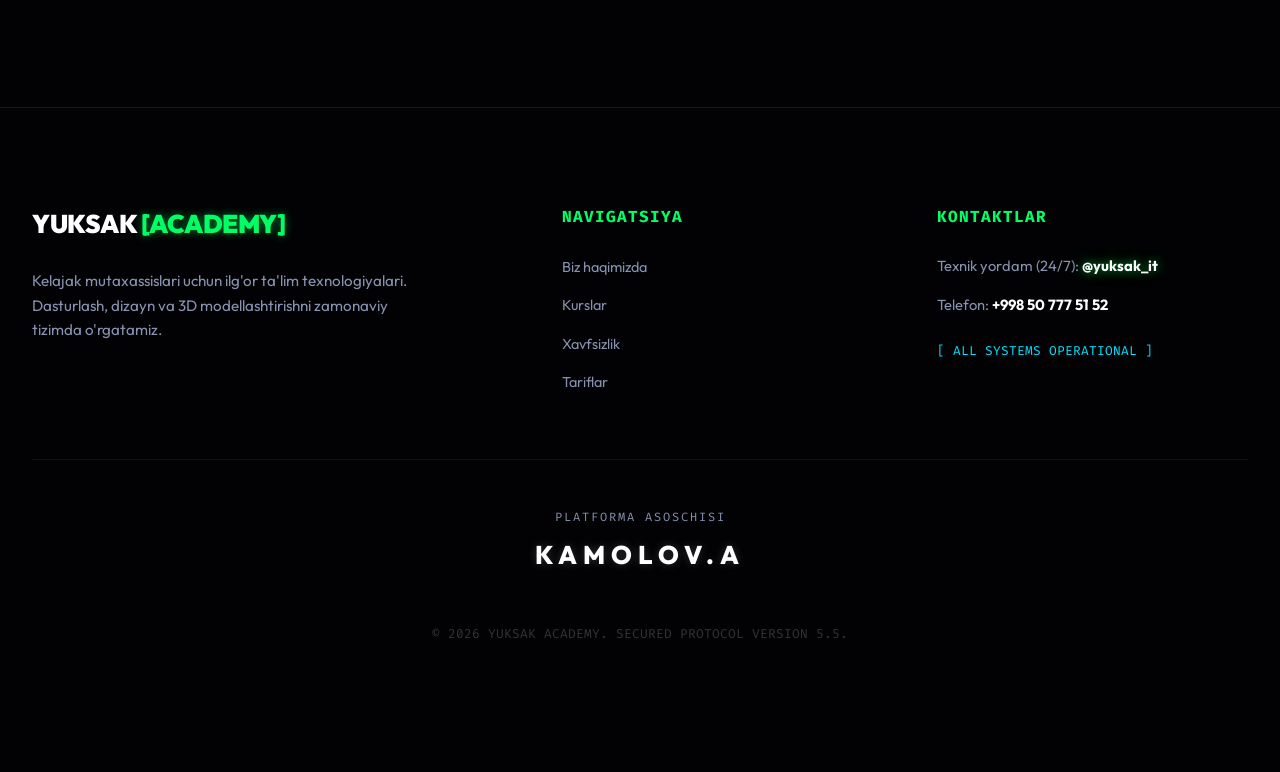
==== commit 724d7566: "fix: Cache buster for website scripts" ====
--- a/website/index.html
+++ b/website/index.html
@@ -609,7 +609,7 @@
         </div>
     </footer>
 
-    <script src="main.js"></script>
+    <script src="main.js?v=2.0"></script>
     <script>
         if ('serviceWorker' in navigator) {
             window.addEventListener('load', () => {
